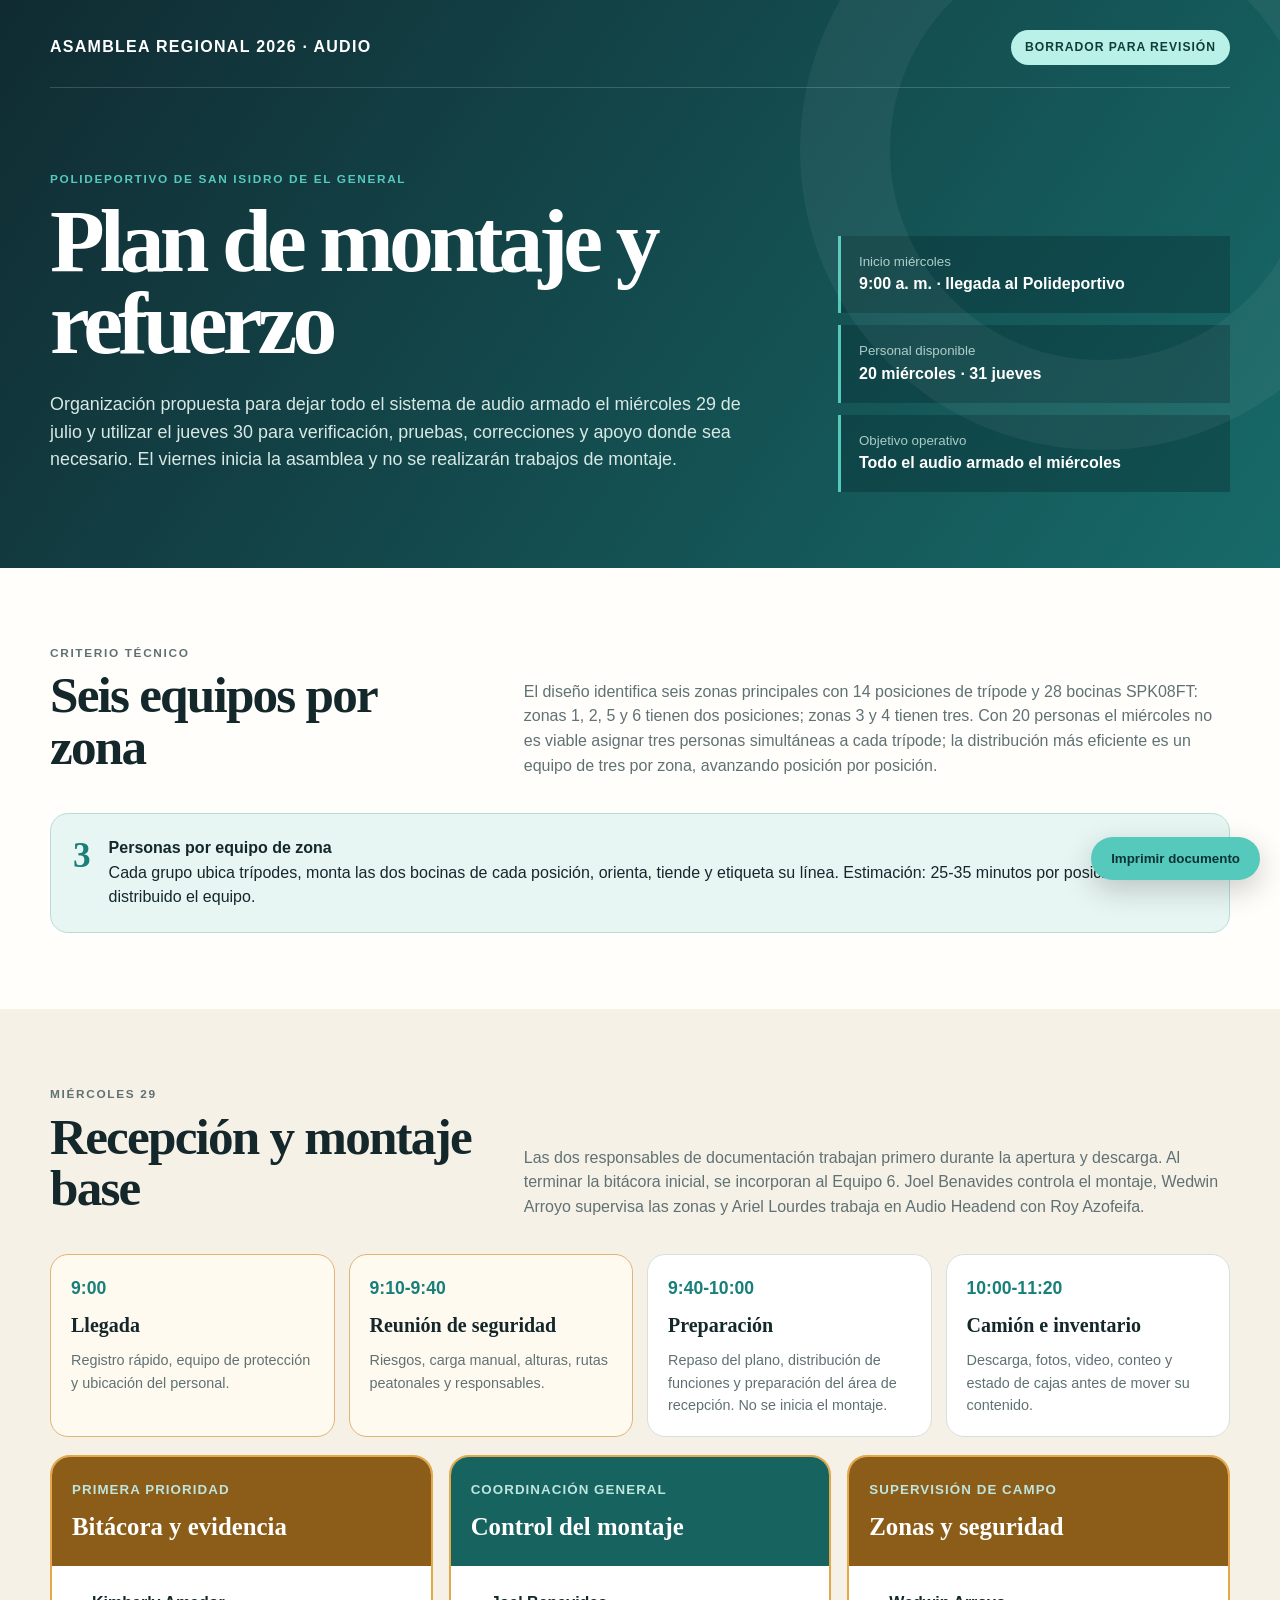
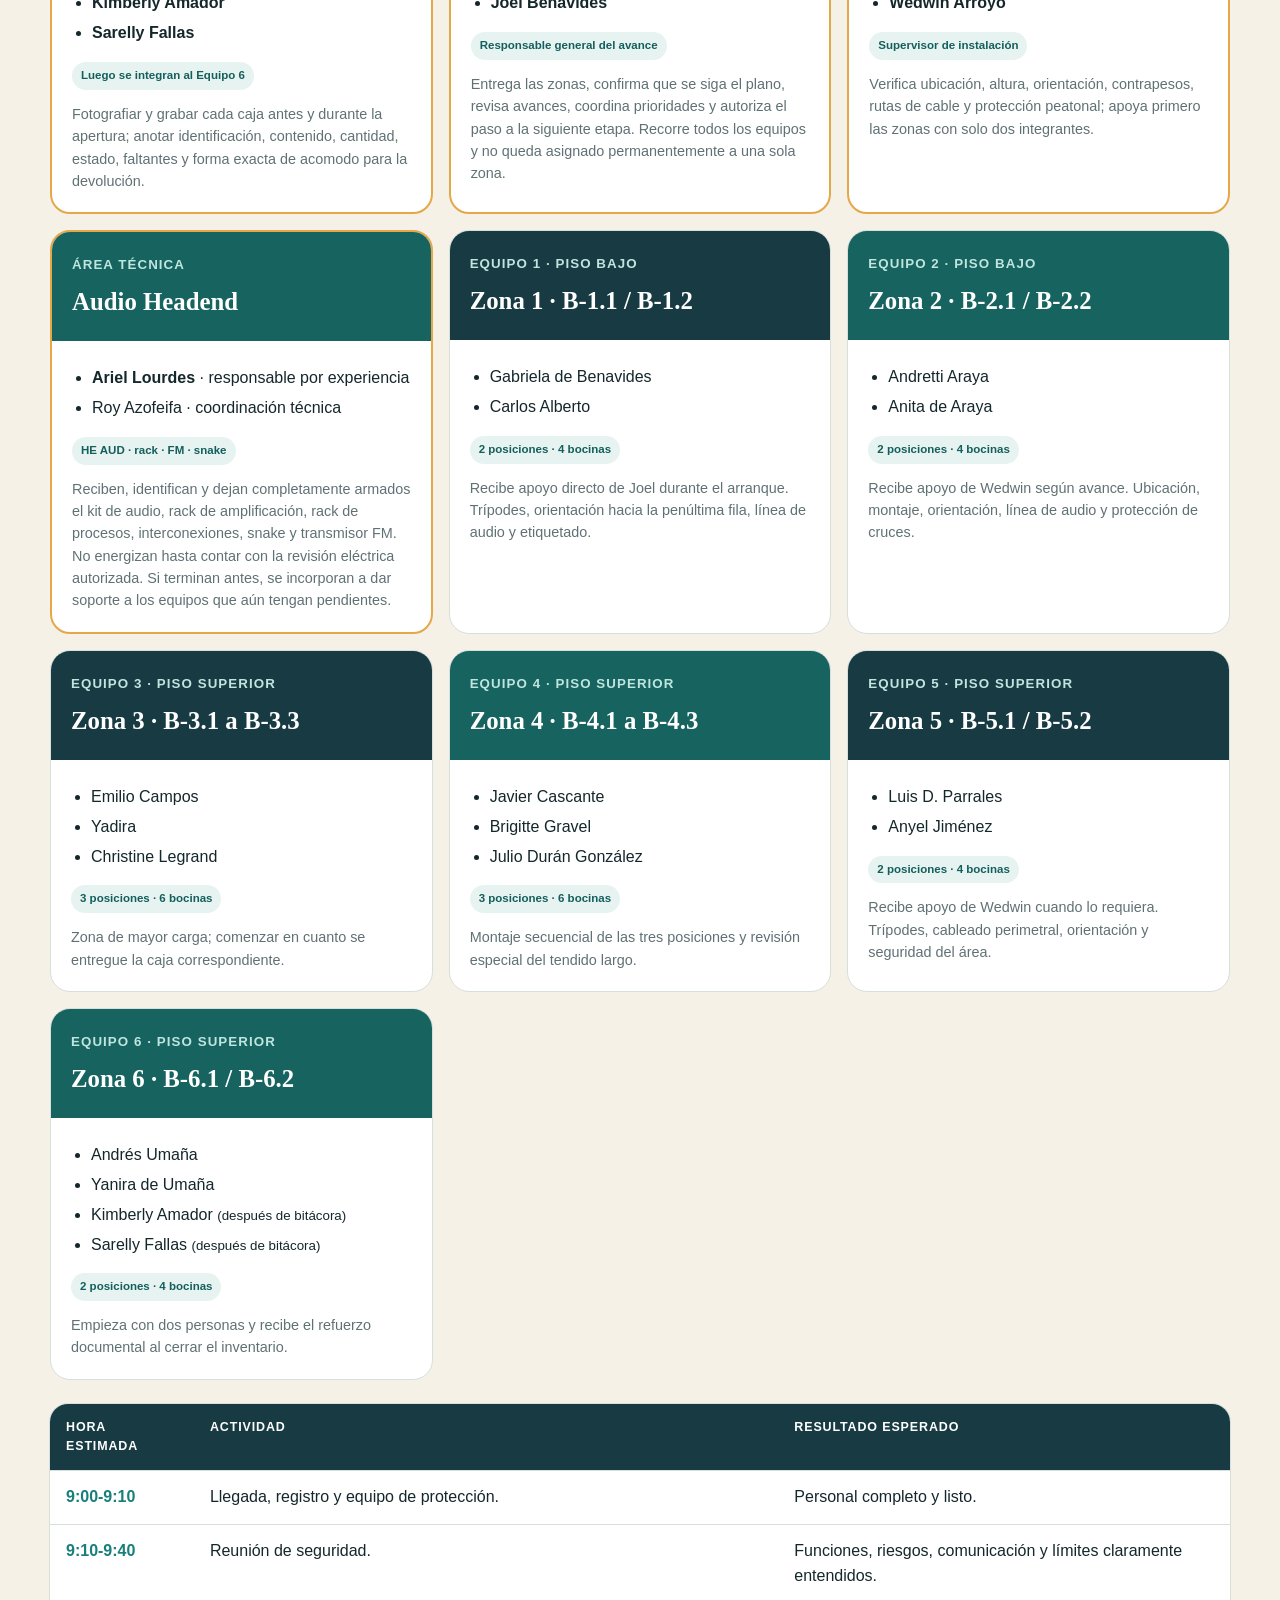
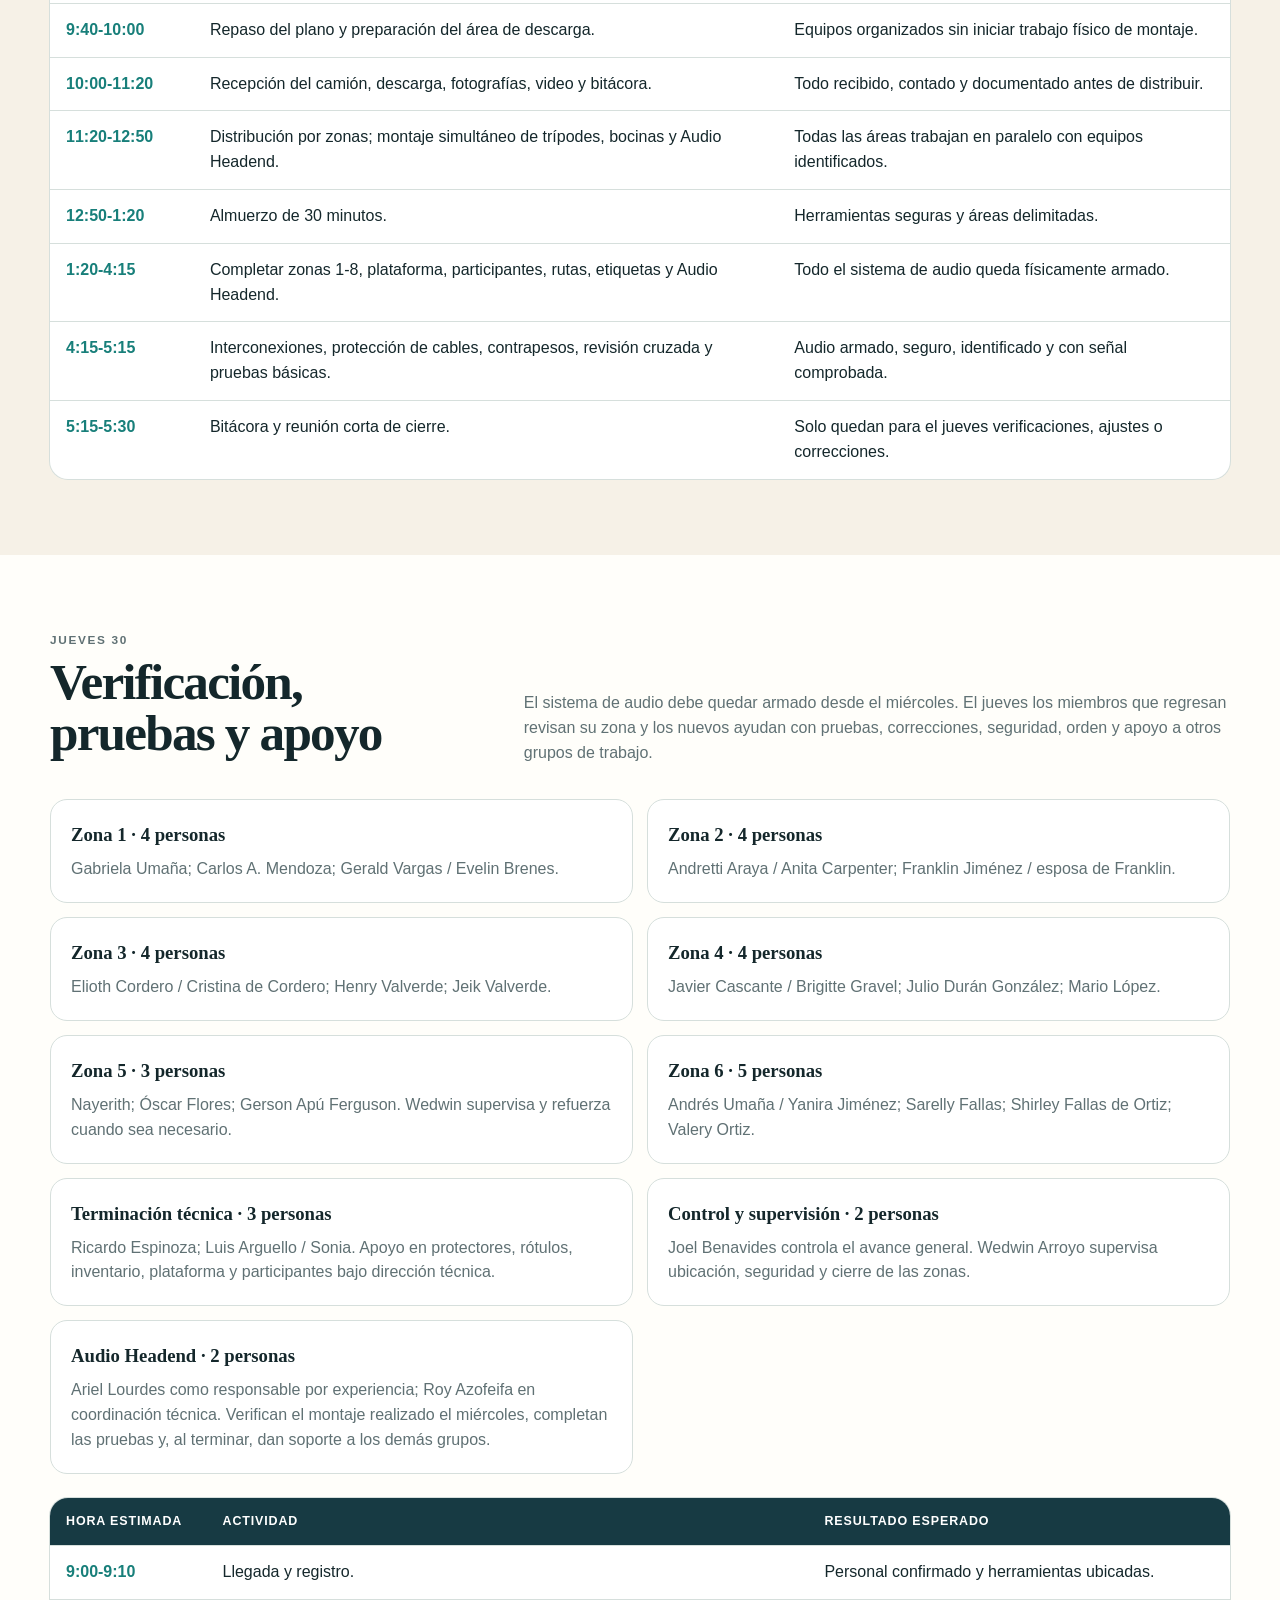
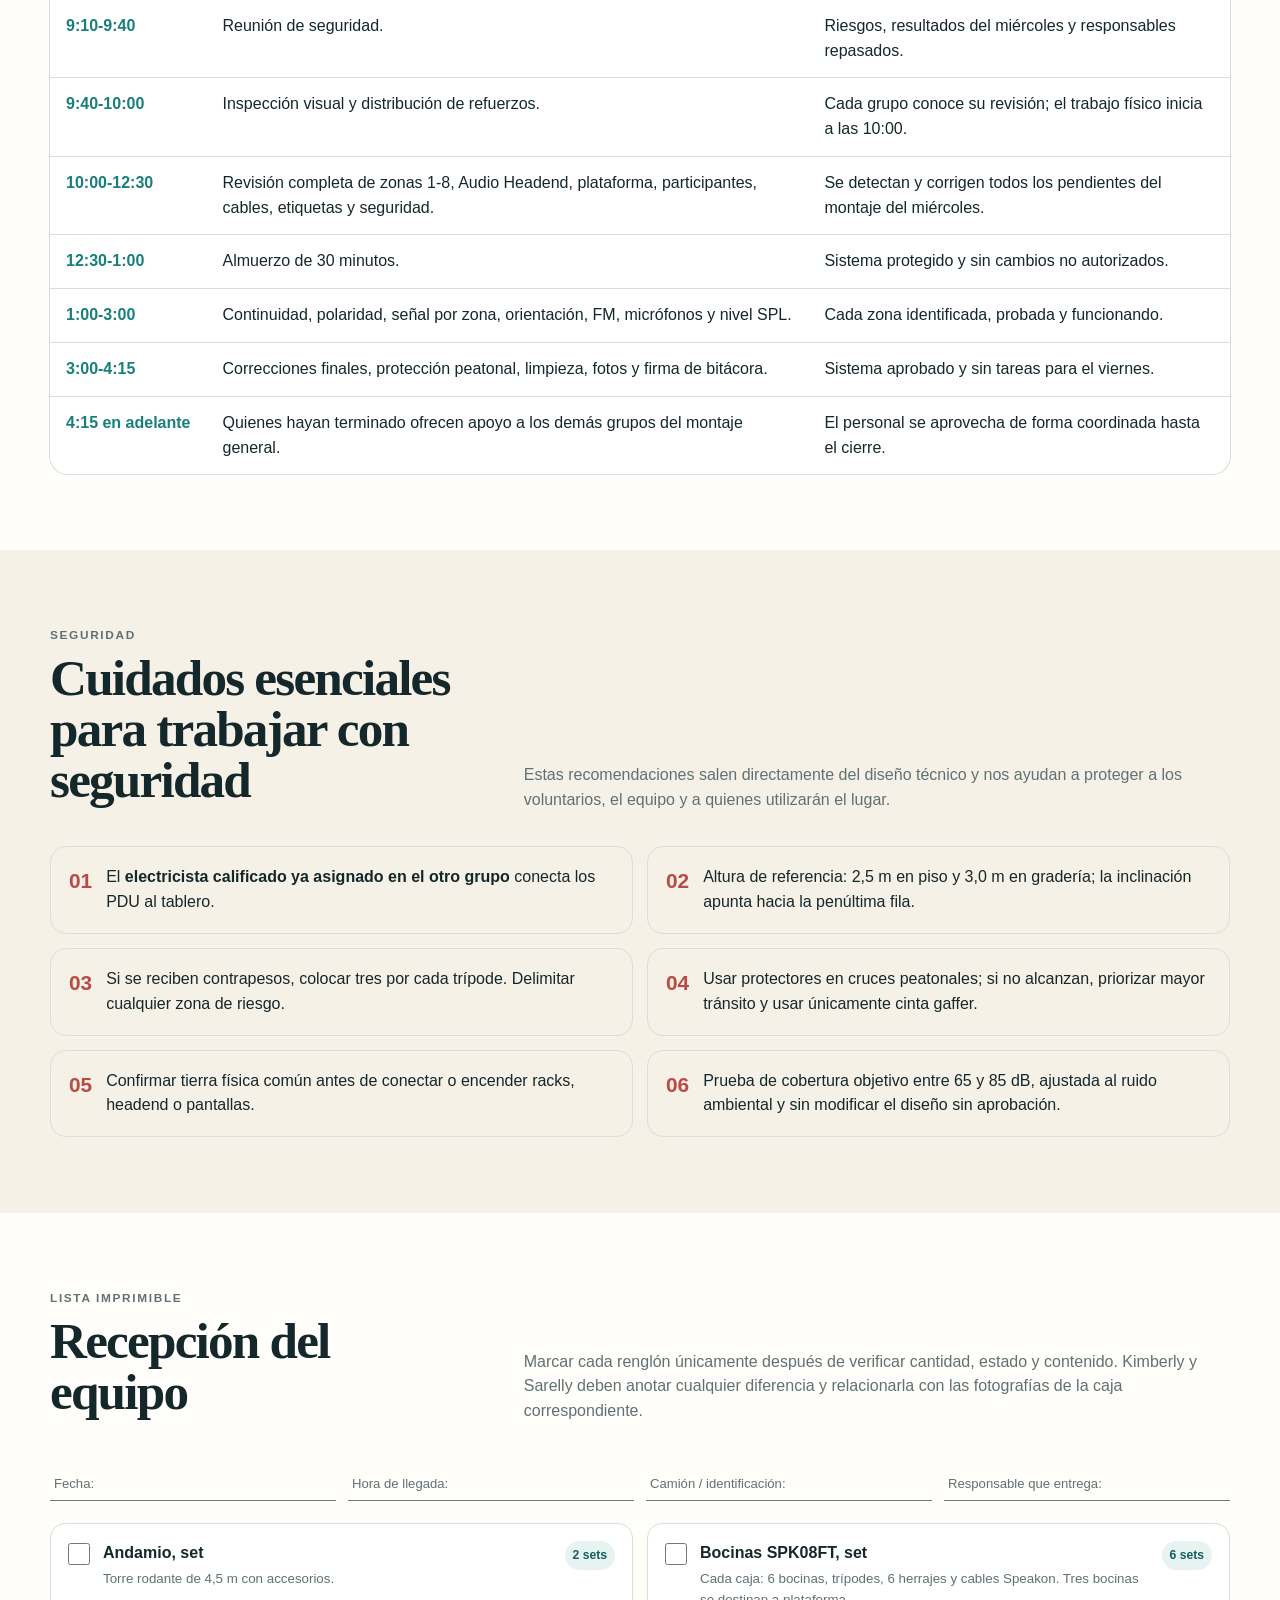
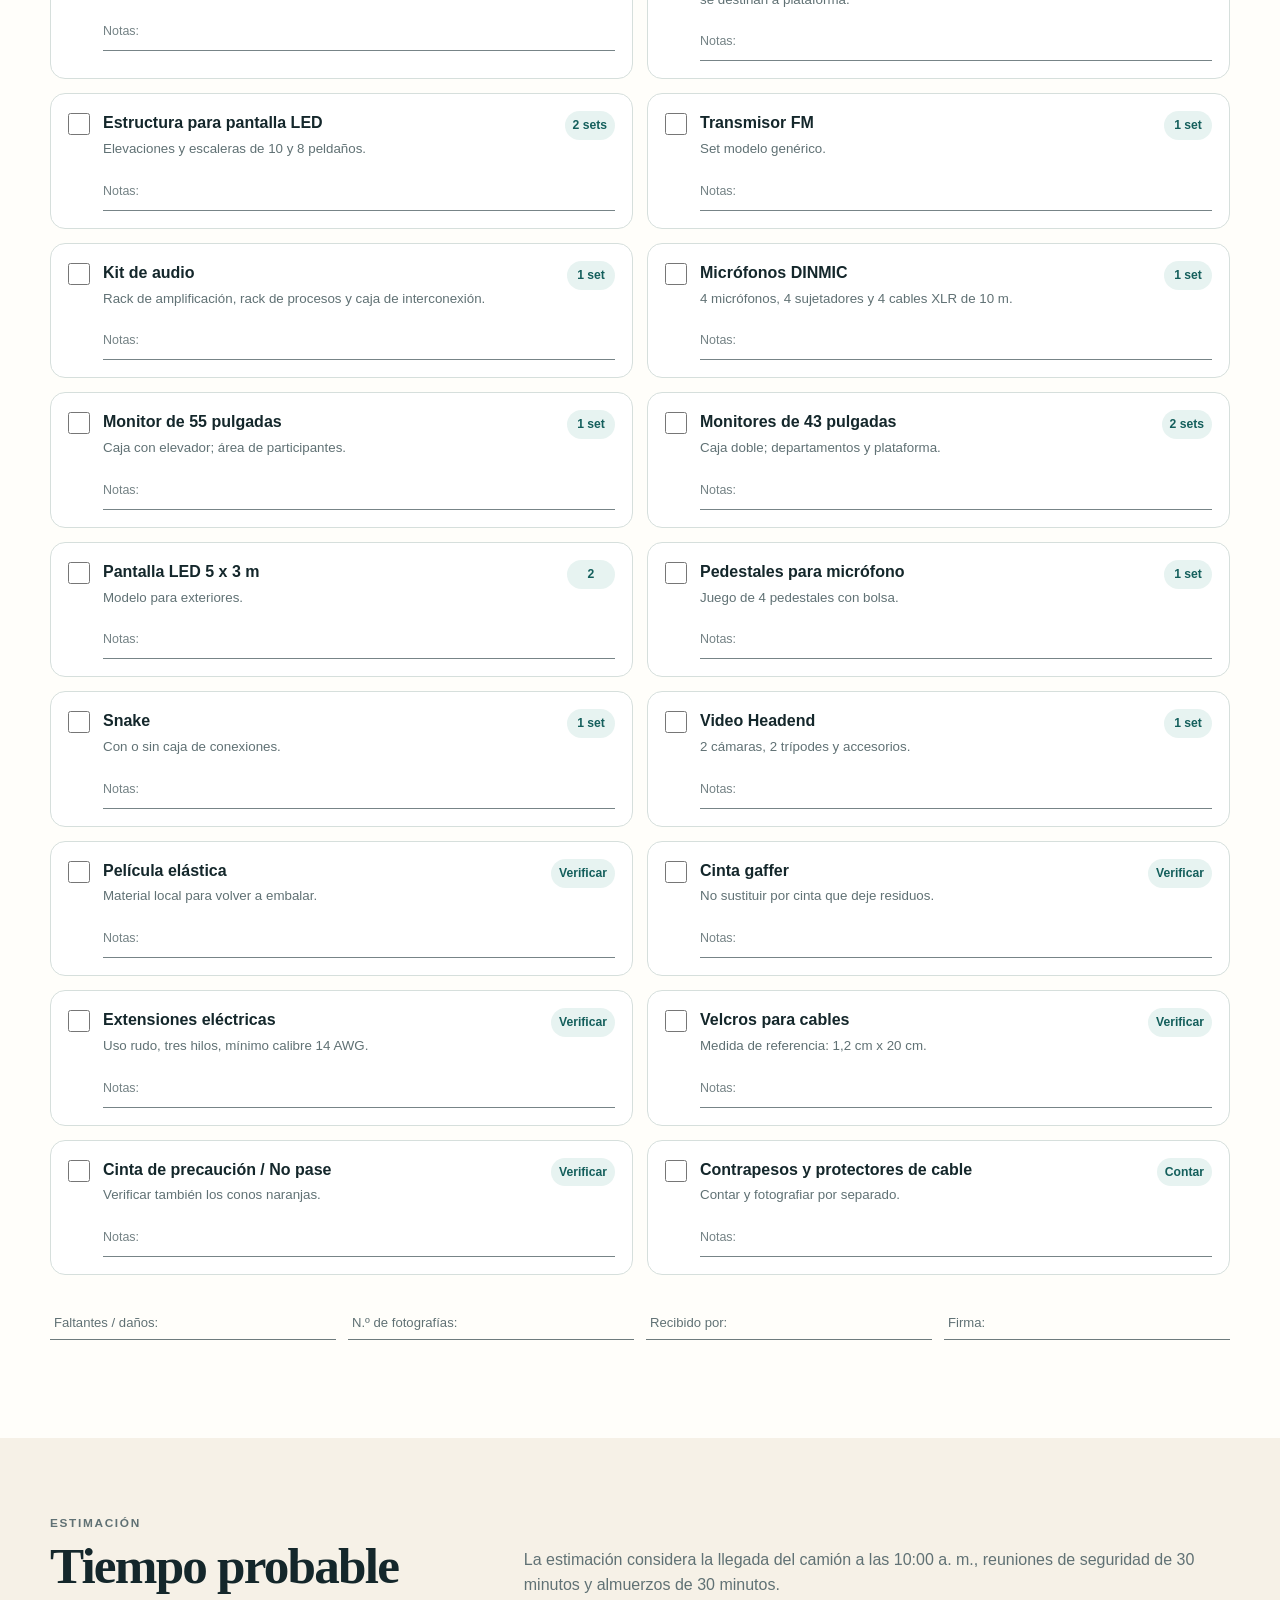
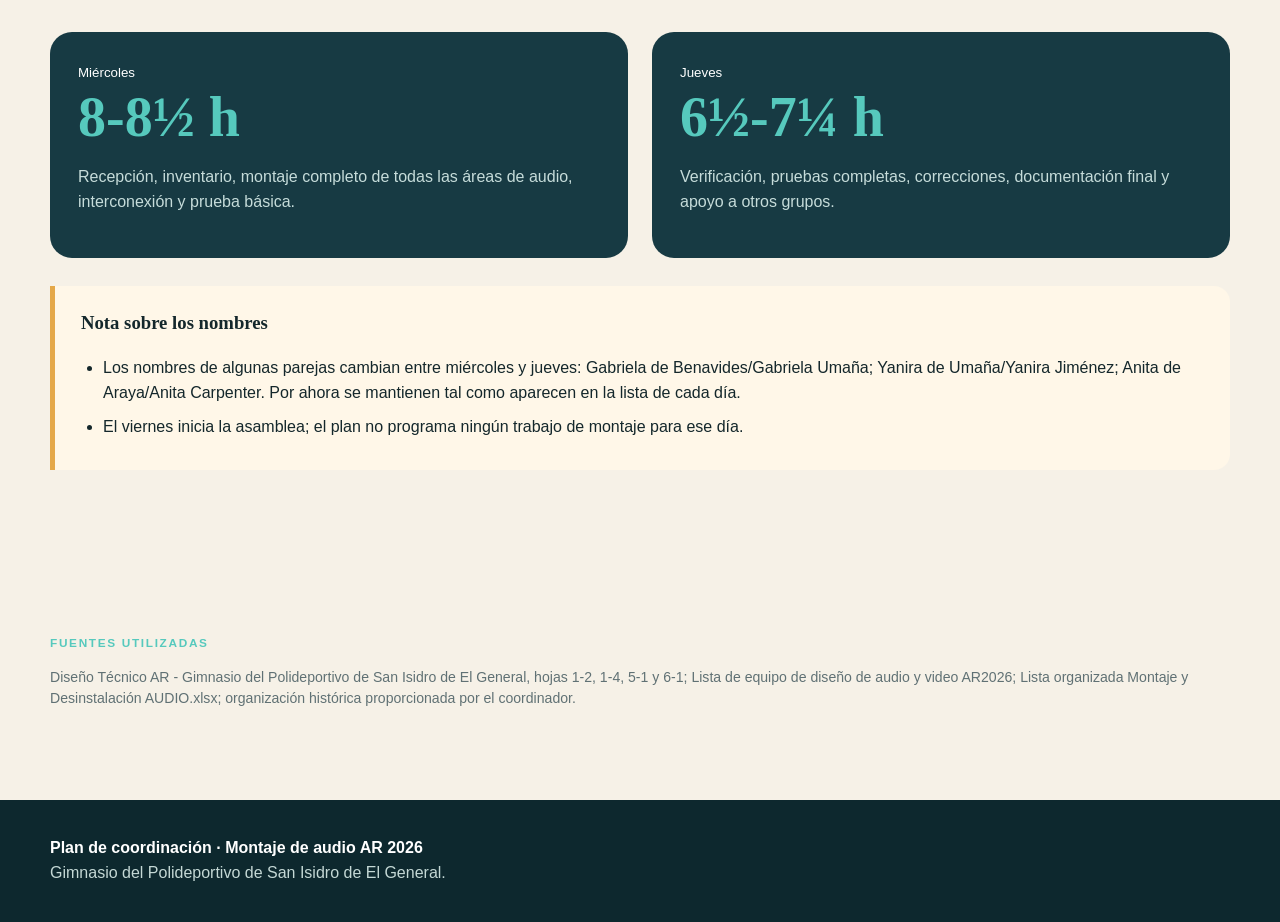
==== index.html @ 38f13f56 "Add files via upload" ====
<!doctype html>
<html lang="es">
<head>
  <meta charset="utf-8">
  <meta name="viewport" content="width=device-width,initial-scale=1">
  <title>Plan de montaje de audio | AR 2026</title>
  <link rel="stylesheet" href="styles.css">
</head>
<body>
  <header class="hero"><div class="shell"><div class="brand"><strong>ASAMBLEA REGIONAL 2026 · AUDIO</strong><span class="status">Borrador para revisión</span></div><div class="hero-grid"><div><p class="eyebrow">Polideportivo de San Isidro de El General</p><h1>Plan de montaje y refuerzo</h1><p class="lead">Organización propuesta para dejar todo el sistema de audio armado el miércoles 29 de julio y utilizar el jueves 30 para verificación, pruebas, correcciones y apoyo donde sea necesario. El viernes inicia la asamblea y no se realizarán trabajos de montaje.</p></div><div class="hero-facts"><div><small>Inicio miércoles</small><b>9:00 a. m. · llegada al Polideportivo</b></div><div><small>Personal disponible</small><b>20 miércoles · 31 jueves</b></div><div><small>Objetivo operativo</small><b>Todo el audio armado el miércoles</b></div></div></div></div></header>

  <section class="section"><div class="shell"><div class="section-head"><div><p class="kicker">Criterio técnico</p><h2>Seis equipos por zona</h2></div><p>El diseño identifica seis zonas principales con 14 posiciones de trípode y 28 bocinas SPK08FT: zonas 1, 2, 5 y 6 tienen dos posiciones; zonas 3 y 4 tienen tres. Con 20 personas el miércoles no es viable asignar tres personas simultáneas a cada trípode; la distribución más eficiente es un equipo de tres por zona, avanzando posición por posición.</p></div><div class="callout"><div class="num">3</div><p><b>Personas por equipo de zona</b><br>Cada grupo ubica trípodes, monta las dos bocinas de cada posición, orienta, tiende y etiqueta su línea. Estimación: 25-35 minutos por posición una vez distribuido el equipo.</p></div></div></section>

  <section class="section alt"><div class="shell"><div class="section-head"><div><p class="kicker">Miércoles 29</p><h2>Recepción y montaje base</h2></div><p>Las dos responsables de documentación trabajan primero durante la apertura y descarga. Al terminar la bitácora inicial, se incorporan al Equipo 6. Joel Benavides controla el montaje, Wedwin Arroyo supervisa las zonas y Ariel Lourdes trabaja en Audio Headend con Roy Azofeifa.</p></div>
    <div class="timeline"><article class="time-card critical"><time>9:00</time><h3>Llegada</h3><p>Registro rápido, equipo de protección y ubicación del personal.</p></article><article class="time-card critical"><time>9:10-9:40</time><h3>Reunión de seguridad</h3><p>Riesgos, carga manual, alturas, rutas peatonales y responsables.</p></article><article class="time-card"><time>9:40-10:00</time><h3>Preparación</h3><p>Repaso del plano, distribución de funciones y preparación del área de recepción. No se inicia el montaje.</p></article><article class="time-card"><time>10:00-11:20</time><h3>Camión e inventario</h3><p>Descarga, fotos, video, conteo y estado de cajas antes de mover su contenido.</p></article></div>
    <div style="height:18px"></div>
    <div class="teams">
      <article class="team special"><div class="team-top"><small>Primera prioridad</small><h3>Bitácora y evidencia</h3></div><div class="team-body"><ul><li><b>Kimberly Amador</b></li><li><b>Sarelly Fallas</b></li></ul><span class="tag">Luego se integran al Equipo 6</span><p class="task">Fotografiar y grabar cada caja antes y durante la apertura; anotar identificación, contenido, cantidad, estado, faltantes y forma exacta de acomodo para la devolución.</p></div></article>
      <article class="team special"><div class="team-top"><small>Coordinación general</small><h3>Control del montaje</h3></div><div class="team-body"><ul><li><b>Joel Benavides</b></li></ul><span class="tag">Responsable general del avance</span><p class="task">Entrega las zonas, confirma que se siga el plano, revisa avances, coordina prioridades y autoriza el paso a la siguiente etapa. Recorre todos los equipos y no queda asignado permanentemente a una sola zona.</p></div></article>
      <article class="team special"><div class="team-top"><small>Supervisión de campo</small><h3>Zonas y seguridad</h3></div><div class="team-body"><ul><li><b>Wedwin Arroyo</b></li></ul><span class="tag">Supervisor de instalación</span><p class="task">Verifica ubicación, altura, orientación, contrapesos, rutas de cable y protección peatonal; apoya primero las zonas con solo dos integrantes.</p></div></article>
      <article class="team special"><div class="team-top"><small>Área técnica</small><h3>Audio Headend</h3></div><div class="team-body"><ul><li><b>Ariel Lourdes</b> · responsable por experiencia</li><li>Roy Azofeifa · coordinación técnica</li></ul><span class="tag">HE AUD · rack · FM · snake</span><p class="task">Reciben, identifican y dejan completamente armados el kit de audio, rack de amplificación, rack de procesos, interconexiones, snake y transmisor FM. No energizan hasta contar con la revisión eléctrica autorizada. Si terminan antes, se incorporan a dar soporte a los equipos que aún tengan pendientes.</p></div></article>
      <article class="team"><div class="team-top"><small>Equipo 1 · Piso bajo</small><h3>Zona 1 · B-1.1 / B-1.2</h3></div><div class="team-body"><ul><li>Gabriela de Benavides</li><li>Carlos Alberto</li></ul><span class="tag">2 posiciones · 4 bocinas</span><p class="task">Recibe apoyo directo de Joel durante el arranque. Trípodes, orientación hacia la penúltima fila, línea de audio y etiquetado.</p></div></article>
      <article class="team"><div class="team-top"><small>Equipo 2 · Piso bajo</small><h3>Zona 2 · B-2.1 / B-2.2</h3></div><div class="team-body"><ul><li>Andretti Araya</li><li>Anita de Araya</li></ul><span class="tag">2 posiciones · 4 bocinas</span><p class="task">Recibe apoyo de Wedwin según avance. Ubicación, montaje, orientación, línea de audio y protección de cruces.</p></div></article>
      <article class="team"><div class="team-top"><small>Equipo 3 · Piso superior</small><h3>Zona 3 · B-3.1 a B-3.3</h3></div><div class="team-body"><ul><li>Emilio Campos</li><li>Yadira</li><li>Christine Legrand</li></ul><span class="tag">3 posiciones · 6 bocinas</span><p class="task">Zona de mayor carga; comenzar en cuanto se entregue la caja correspondiente.</p></div></article>
      <article class="team"><div class="team-top"><small>Equipo 4 · Piso superior</small><h3>Zona 4 · B-4.1 a B-4.3</h3></div><div class="team-body"><ul><li>Javier Cascante</li><li>Brigitte Gravel</li><li>Julio Durán González</li></ul><span class="tag">3 posiciones · 6 bocinas</span><p class="task">Montaje secuencial de las tres posiciones y revisión especial del tendido largo.</p></div></article>
      <article class="team"><div class="team-top"><small>Equipo 5 · Piso superior</small><h3>Zona 5 · B-5.1 / B-5.2</h3></div><div class="team-body"><ul><li>Luis D. Parrales</li><li>Anyel Jiménez</li></ul><span class="tag">2 posiciones · 4 bocinas</span><p class="task">Recibe apoyo de Wedwin cuando lo requiera. Trípodes, cableado perimetral, orientación y seguridad del área.</p></div></article>
      <article class="team"><div class="team-top"><small>Equipo 6 · Piso superior</small><h3>Zona 6 · B-6.1 / B-6.2</h3></div><div class="team-body"><ul><li>Andrés Umaña</li><li>Yanira de Umaña</li><li>Kimberly Amador <small>(después de bitácora)</small></li><li>Sarelly Fallas <small>(después de bitácora)</small></li></ul><span class="tag">2 posiciones · 4 bocinas</span><p class="task">Empieza con dos personas y recibe el refuerzo documental al cerrar el inventario.</p></div></article>
    </div>
    <div style="height:24px"></div>
    <table class="schedule"><thead><tr><th>Hora estimada</th><th>Actividad</th><th>Resultado esperado</th></tr></thead><tbody><tr><td>9:00-9:10</td><td>Llegada, registro y equipo de protección.</td><td>Personal completo y listo.</td></tr><tr><td>9:10-9:40</td><td>Reunión de seguridad.</td><td>Funciones, riesgos, comunicación y límites claramente entendidos.</td></tr><tr><td>9:40-10:00</td><td>Repaso del plano y preparación del área de descarga.</td><td>Equipos organizados sin iniciar trabajo físico de montaje.</td></tr><tr><td>10:00-11:20</td><td>Recepción del camión, descarga, fotografías, video y bitácora.</td><td>Todo recibido, contado y documentado antes de distribuir.</td></tr><tr><td>11:20-12:50</td><td>Distribución por zonas; montaje simultáneo de trípodes, bocinas y Audio Headend.</td><td>Todas las áreas trabajan en paralelo con equipos identificados.</td></tr><tr><td>12:50-1:20</td><td>Almuerzo de 30 minutos.</td><td>Herramientas seguras y áreas delimitadas.</td></tr><tr><td>1:20-4:15</td><td>Completar zonas 1-8, plataforma, participantes, rutas, etiquetas y Audio Headend.</td><td>Todo el sistema de audio queda físicamente armado.</td></tr><tr><td>4:15-5:15</td><td>Interconexiones, protección de cables, contrapesos, revisión cruzada y pruebas básicas.</td><td>Audio armado, seguro, identificado y con señal comprobada.</td></tr><tr><td>5:15-5:30</td><td>Bitácora y reunión corta de cierre.</td><td>Solo quedan para el jueves verificaciones, ajustes o correcciones.</td></tr></tbody></table>
  </div></section>

  <section class="section"><div class="shell"><div class="section-head"><div><p class="kicker">Jueves 30</p><h2>Verificación, pruebas y apoyo</h2></div><p>El sistema de audio debe quedar armado desde el miércoles. El jueves los miembros que regresan revisan su zona y los nuevos ayudan con pruebas, correcciones, seguridad, orden y apoyo a otros grupos de trabajo.</p></div>
    <div class="reinforce-grid">
      <article class="reinforce"><h3>Zona 1 · 4 personas</h3><p>Gabriela Umaña; Carlos A. Mendoza; Gerald Vargas / Evelin Brenes.</p></article>
      <article class="reinforce"><h3>Zona 2 · 4 personas</h3><p>Andretti Araya / Anita Carpenter; Franklin Jiménez / esposa de Franklin.</p></article>
      <article class="reinforce"><h3>Zona 3 · 4 personas</h3><p>Elioth Cordero / Cristina de Cordero; Henry Valverde; Jeik Valverde.</p></article>
      <article class="reinforce"><h3>Zona 4 · 4 personas</h3><p>Javier Cascante / Brigitte Gravel; Julio Durán González; Mario López.</p></article>
      <article class="reinforce"><h3>Zona 5 · 3 personas</h3><p>Nayerith; Óscar Flores; Gerson Apú Ferguson. Wedwin supervisa y refuerza cuando sea necesario.</p></article>
      <article class="reinforce"><h3>Zona 6 · 5 personas</h3><p>Andrés Umaña / Yanira Jiménez; Sarelly Fallas; Shirley Fallas de Ortiz; Valery Ortiz.</p></article>
      <article class="reinforce"><h3>Terminación técnica · 3 personas</h3><p>Ricardo Espinoza; Luis Arguello / Sonia. Apoyo en protectores, rótulos, inventario, plataforma y participantes bajo dirección técnica.</p></article>
      <article class="reinforce"><h3>Control y supervisión · 2 personas</h3><p>Joel Benavides controla el avance general. Wedwin Arroyo supervisa ubicación, seguridad y cierre de las zonas.</p></article>
      <article class="reinforce"><h3>Audio Headend · 2 personas</h3><p>Ariel Lourdes como responsable por experiencia; Roy Azofeifa en coordinación técnica. Verifican el montaje realizado el miércoles, completan las pruebas y, al terminar, dan soporte a los demás grupos.</p></article>
    </div>
    <div style="height:24px"></div>
    <table class="schedule"><thead><tr><th>Hora estimada</th><th>Actividad</th><th>Resultado esperado</th></tr></thead><tbody><tr><td>9:00-9:10</td><td>Llegada y registro.</td><td>Personal confirmado y herramientas ubicadas.</td></tr><tr><td>9:10-9:40</td><td>Reunión de seguridad.</td><td>Riesgos, resultados del miércoles y responsables repasados.</td></tr><tr><td>9:40-10:00</td><td>Inspección visual y distribución de refuerzos.</td><td>Cada grupo conoce su revisión; el trabajo físico inicia a las 10:00.</td></tr><tr><td>10:00-12:30</td><td>Revisión completa de zonas 1-8, Audio Headend, plataforma, participantes, cables, etiquetas y seguridad.</td><td>Se detectan y corrigen todos los pendientes del montaje del miércoles.</td></tr><tr><td>12:30-1:00</td><td>Almuerzo de 30 minutos.</td><td>Sistema protegido y sin cambios no autorizados.</td></tr><tr><td>1:00-3:00</td><td>Continuidad, polaridad, señal por zona, orientación, FM, micrófonos y nivel SPL.</td><td>Cada zona identificada, probada y funcionando.</td></tr><tr><td>3:00-4:15</td><td>Correcciones finales, protección peatonal, limpieza, fotos y firma de bitácora.</td><td>Sistema aprobado y sin tareas para el viernes.</td></tr><tr><td>4:15 en adelante</td><td>Quienes hayan terminado ofrecen apoyo a los demás grupos del montaje general.</td><td>El personal se aprovecha de forma coordinada hasta el cierre.</td></tr></tbody></table>
  </div></section>

  <section class="section alt"><div class="shell"><div class="section-head"><div><p class="kicker">Seguridad</p><h2>Cuidados esenciales para trabajar con seguridad</h2></div><p>Estas recomendaciones salen directamente del diseño técnico y nos ayudan a proteger a los voluntarios, el equipo y a quienes utilizarán el lugar.</p></div><div class="safety"><article><b>01</b><p>El <strong>electricista calificado ya asignado en el otro grupo</strong> conecta los PDU al tablero.</p></article><article><b>02</b><p>Altura de referencia: 2,5 m en piso y 3,0 m en gradería; la inclinación apunta hacia la penúltima fila.</p></article><article><b>03</b><p>Si se reciben contrapesos, colocar tres por cada trípode. Delimitar cualquier zona de riesgo.</p></article><article><b>04</b><p>Usar protectores en cruces peatonales; si no alcanzan, priorizar mayor tránsito y usar únicamente cinta gaffer.</p></article><article><b>05</b><p>Confirmar tierra física común antes de conectar o encender racks, headend o pantallas.</p></article><article><b>06</b><p>Prueba de cobertura objetivo entre 65 y 85 dB, ajustada al ruido ambiental y sin modificar el diseño sin aprobación.</p></article></div></div></section>

  <section class="section"><div class="shell"><div class="section-head"><div><p class="kicker">Lista imprimible</p><h2>Recepción del equipo</h2></div><p>Marcar cada renglón únicamente después de verificar cantidad, estado y contenido. Kimberly y Sarelly deben anotar cualquier diferencia y relacionarla con las fotografías de la caja correspondiente.</p></div>
    <div class="log-fields"><div>Fecha:</div><div>Hora de llegada:</div><div>Camión / identificación:</div><div>Responsable que entrega:</div></div>
    <div class="checklist-grid">
      <label class="check-item"><input type="checkbox"><span><strong>Andamio, set</strong><small>Torre rodante de 4,5 m con accesorios.</small></span><span class="qty">2 sets</span></label>
      <label class="check-item"><input type="checkbox"><span><strong>Bocinas SPK08FT, set</strong><small>Cada caja: 6 bocinas, trípodes, 6 herrajes y cables Speakon. Tres bocinas se destinan a plataforma.</small></span><span class="qty">6 sets</span></label>
      <label class="check-item"><input type="checkbox"><span><strong>Estructura para pantalla LED</strong><small>Elevaciones y escaleras de 10 y 8 peldaños.</small></span><span class="qty">2 sets</span></label>
      <label class="check-item"><input type="checkbox"><span><strong>Transmisor FM</strong><small>Set modelo genérico.</small></span><span class="qty">1 set</span></label>
      <label class="check-item"><input type="checkbox"><span><strong>Kit de audio</strong><small>Rack de amplificación, rack de procesos y caja de interconexión.</small></span><span class="qty">1 set</span></label>
      <label class="check-item"><input type="checkbox"><span><strong>Micrófonos DINMIC</strong><small>4 micrófonos, 4 sujetadores y 4 cables XLR de 10 m.</small></span><span class="qty">1 set</span></label>
      <label class="check-item"><input type="checkbox"><span><strong>Monitor de 55 pulgadas</strong><small>Caja con elevador; área de participantes.</small></span><span class="qty">1 set</span></label>
      <label class="check-item"><input type="checkbox"><span><strong>Monitores de 43 pulgadas</strong><small>Caja doble; departamentos y plataforma.</small></span><span class="qty">2 sets</span></label>
      <label class="check-item"><input type="checkbox"><span><strong>Pantalla LED 5 x 3 m</strong><small>Modelo para exteriores.</small></span><span class="qty">2</span></label>
      <label class="check-item"><input type="checkbox"><span><strong>Pedestales para micrófono</strong><small>Juego de 4 pedestales con bolsa.</small></span><span class="qty">1 set</span></label>
      <label class="check-item"><input type="checkbox"><span><strong>Snake</strong><small>Con o sin caja de conexiones.</small></span><span class="qty">1 set</span></label>
      <label class="check-item"><input type="checkbox"><span><strong>Video Headend</strong><small>2 cámaras, 2 trípodes y accesorios.</small></span><span class="qty">1 set</span></label>
      <label class="check-item"><input type="checkbox"><span><strong>Película elástica</strong><small>Material local para volver a embalar.</small></span><span class="qty">Verificar</span></label>
      <label class="check-item"><input type="checkbox"><span><strong>Cinta gaffer</strong><small>No sustituir por cinta que deje residuos.</small></span><span class="qty">Verificar</span></label>
      <label class="check-item"><input type="checkbox"><span><strong>Extensiones eléctricas</strong><small>Uso rudo, tres hilos, mínimo calibre 14 AWG.</small></span><span class="qty">Verificar</span></label>
      <label class="check-item"><input type="checkbox"><span><strong>Velcros para cables</strong><small>Medida de referencia: 1,2 cm x 20 cm.</small></span><span class="qty">Verificar</span></label>
      <label class="check-item"><input type="checkbox"><span><strong>Cinta de precaución / No pase</strong><small>Verificar también los conos naranjas.</small></span><span class="qty">Verificar</span></label>
      <label class="check-item"><input type="checkbox"><span><strong>Contrapesos y protectores de cable</strong><small>Contar y fotografiar por separado.</small></span><span class="qty">Contar</span></label>
    </div>
    <div class="log-fields"><div>Faltantes / daños:</div><div>N.º de fotografías:</div><div>Recibido por:</div><div>Firma:</div></div>
  </div></section>

  <section class="section alt"><div class="shell"><div class="section-head"><div><p class="kicker">Estimación</p><h2>Tiempo probable</h2></div><p>La estimación considera la llegada del camión a las 10:00 a. m., reuniones de seguridad de 30 minutos y almuerzos de 30 minutos.</p></div><div class="estimate"><article class="estimate-card"><small>Miércoles</small><strong>8-8½ h</strong><p>Recepción, inventario, montaje completo de todas las áreas de audio, interconexión y prueba básica.</p></article><article class="estimate-card"><small>Jueves</small><strong>6½-7¼ h</strong><p>Verificación, pruebas completas, correcciones, documentación final y apoyo a otros grupos.</p></article></div><div style="height:28px"></div><div class="review"><h3>Nota sobre los nombres</h3><ul class="checks"><li>Los nombres de algunas parejas cambian entre miércoles y jueves: Gabriela de Benavides/Gabriela Umaña; Yanira de Umaña/Yanira Jiménez; Anita de Araya/Anita Carpenter. Por ahora se mantienen tal como aparecen en la lista de cada día.</li><li>El viernes inicia la asamblea; el plan no programa ningún trabajo de montaje para ese día.</li></ul></div></div></section>

  <section class="section alt"><div class="shell sources"><p class="kicker">Fuentes utilizadas</p><p>Diseño Técnico AR - Gimnasio del Polideportivo de San Isidro de El General, hojas 1-2, 1-4, 5-1 y 6-1; Lista de equipo de diseño de audio y video AR2026; Lista organizada Montaje y Desinstalación AUDIO.xlsx; organización histórica proporcionada por el coordinador.</p></div></section>
  <footer><div class="shell"><strong>Plan de coordinación · Montaje de audio AR 2026</strong><br>Gimnasio del Polideportivo de San Isidro de El General.</div></footer>
  <button class="print" id="printButton" type="button">Imprimir documento</button>
  <script src="script.js"></script>
</body>
</html>
---- styles.css ----
:root{--ink:#14272b;--navy:#173a43;--teal:#187f7a;--aqua:#56c9bd;--cream:#f6f1e7;--paper:#fffefa;--line:#d6dfdc;--red:#b94b47;--amber:#e4a849;--muted:#607174}*{box-sizing:border-box}html{scroll-behavior:smooth}body{margin:0;background:var(--paper);color:var(--ink);font:16px/1.55 Arial,Helvetica,sans-serif}.shell{width:min(1180px,calc(100% - 32px));margin:auto}.hero{background:linear-gradient(125deg,#102b32,#176a69);color:#fff;padding:30px 0 76px;position:relative;overflow:hidden}.hero:after{content:"";position:absolute;width:420px;height:420px;border:90px solid #ffffff0d;border-radius:50%;right:-120px;top:-150px}.brand{display:flex;justify-content:space-between;gap:20px;align-items:center;border-bottom:1px solid #ffffff2b;padding-bottom:22px}.brand strong{letter-spacing:.08em}.status{background:#b9f1e8;color:#103c3c;border-radius:999px;padding:8px 14px;font-size:.76rem;font-weight:800;text-transform:uppercase;letter-spacing:.08em}.hero-grid{display:grid;grid-template-columns:1.3fr .7fr;gap:60px;align-items:end;padding-top:70px}.eyebrow,.kicker{text-transform:uppercase;letter-spacing:.14em;font-size:.74rem;font-weight:900;color:var(--aqua)}h1,h2,h3{font-family:Georgia,serif}h1{font-size:clamp(3rem,7vw,6.3rem);line-height:.92;letter-spacing:-.055em;margin:12px 0 26px}.lead{font-size:1.12rem;color:#d7e8e5;max-width:700px}.hero-facts{display:grid;gap:12px}.hero-facts div{padding:16px 18px;border-left:3px solid var(--aqua);background:#092e336b}.hero-facts small,.hero-facts b{display:block}.hero-facts small{color:#aacbc7}.section{padding:76px 0}.section.alt{background:var(--cream)}.section-head{display:grid;grid-template-columns:.75fr 1.25fr;gap:50px;align-items:end;margin-bottom:34px}.section h2{font-size:clamp(2.2rem,4vw,3.8rem);line-height:1;letter-spacing:-.035em;margin:7px 0}.section-head p{color:var(--muted);margin:0}.callout{display:grid;grid-template-columns:auto 1fr;gap:18px;padding:22px;border:1px solid #b5ddd8;background:#e8f6f3;border-radius:18px}.callout .num{font:700 2.2rem Georgia,serif;color:var(--teal)}.callout p{margin:0}.timeline{display:grid;grid-template-columns:repeat(4,1fr);gap:14px}.time-card{border:1px solid var(--line);border-radius:18px;background:#fff;padding:20px}.time-card time{display:block;color:var(--teal);font-weight:900;font-size:1.1rem}.time-card h3{margin:8px 0;font-size:1.25rem}.time-card p{margin:0;color:var(--muted);font-size:.9rem}.time-card.critical{border-color:#e2b276;background:#fffaf0}.teams{display:grid;grid-template-columns:repeat(3,1fr);gap:16px}.team{border:1px solid var(--line);background:#fff;border-radius:20px;overflow:hidden}.team-top{padding:20px;color:#fff;background:var(--navy)}.team:nth-child(2n) .team-top{background:#17635f}.team-top small{color:#bfe5df;text-transform:uppercase;font-weight:800;letter-spacing:.08em}.team-top h3{margin:6px 0 0;font-size:1.55rem}.team-body{padding:20px}.team-body ul{margin:0 0 16px;padding-left:20px}.team-body li{margin:5px 0}.tag{display:inline-block;padding:5px 9px;border-radius:999px;background:#e7f3f1;color:#145f5c;font-size:.72rem;font-weight:800}.task{color:var(--muted);font-size:.9rem;margin:13px 0 0}.special{border:2px solid var(--amber)}.special .team-top{background:#8c5d18}.schedule{width:100%;border-collapse:collapse;background:#fff;border-radius:18px;overflow:hidden;box-shadow:0 0 0 1px var(--line)}.schedule th,.schedule td{padding:14px 16px;border-bottom:1px solid var(--line);text-align:left;vertical-align:top}.schedule th{background:var(--navy);color:#fff;font-size:.78rem;text-transform:uppercase;letter-spacing:.07em}.schedule tr:last-child td{border-bottom:0}.schedule td:first-child{font-weight:900;color:var(--teal);white-space:nowrap}.reinforce-grid{display:grid;grid-template-columns:repeat(2,1fr);gap:14px}.reinforce{padding:20px;border-radius:17px;background:#fff;border:1px solid var(--line)}.reinforce h3{margin:0 0 8px}.reinforce p{margin:0;color:var(--muted)}.safety{display:grid;grid-template-columns:repeat(2,1fr);gap:14px}.safety article{display:grid;grid-template-columns:auto 1fr;gap:14px;padding:18px;border:1px solid var(--line);border-radius:16px}.safety b{color:var(--red);font-size:1.3rem}.safety p{margin:0}.estimate{display:grid;grid-template-columns:1fr 1fr;gap:24px}.estimate-card{background:var(--navy);color:#fff;border-radius:22px;padding:28px}.estimate-card strong{display:block;font:700 clamp(2rem,5vw,3.5rem) Georgia,serif;color:var(--aqua)}.estimate-card p{color:#c6dcda}.checks{margin:0;padding-left:22px}.checks li{margin:9px 0}.review{border-left:5px solid var(--amber);background:#fff7e8;padding:22px 26px;border-radius:0 16px 16px 0}.review h3{margin-top:0}.sources{font-size:.88rem;color:var(--muted)}footer{padding:36px 0;background:#0d282e;color:#c4d8d5}footer strong{color:#fff}.print{position:fixed;right:20px;bottom:20px;border:0;border-radius:999px;background:var(--aqua);color:#0b3334;padding:14px 20px;font-weight:900;box-shadow:0 10px 30px #0003;cursor:pointer}@media(max-width:850px){.hero-grid,.section-head,.estimate{grid-template-columns:1fr}.timeline,.teams{grid-template-columns:repeat(2,1fr)}.hero-grid{gap:25px}.section-head{gap:12px}}@media(max-width:580px){.timeline,.teams,.reinforce-grid,.safety{grid-template-columns:1fr}.brand{align-items:flex-start;flex-direction:column}.section{padding:55px 0}.schedule{display:block;overflow-x:auto}h1{font-size:3.2rem}.print{right:12px;bottom:12px}}@media print{.hero{padding:20px 0 30px}.hero-grid{padding-top:25px}.hero:after,.print{display:none}.section{padding:28px 0}.team,.time-card,.reinforce,.safety article,.estimate-card,.review{break-inside:avoid}.teams{grid-template-columns:repeat(2,1fr)}body{font-size:11pt}.shell{width:94%}}

.checklist-grid{display:grid;grid-template-columns:repeat(2,1fr);gap:14px}.check-item{display:grid;grid-template-columns:auto 1fr auto;gap:13px;align-items:start;padding:17px;border:1px solid var(--line);border-radius:15px;background:#fff}.check-item:after{content:"Notas:";grid-column:2/4;min-height:28px;padding-top:9px;border-bottom:1px solid #778487;color:#748285;font-size:.78rem}.check-item input{width:22px;height:22px;margin:2px 0;accent-color:var(--teal)}.check-item strong,.check-item small{display:block}.check-item small{color:var(--muted);margin-top:3px}.qty{min-width:48px;text-align:center;background:#e7f3f1;color:#145f5c;padding:5px 8px;border-radius:999px;font-size:.76rem;font-weight:900}.log-fields{display:grid;grid-template-columns:repeat(4,1fr);gap:12px;margin:22px 0}.log-fields div{border-bottom:1px solid #6e7b7d;padding:16px 4px 6px;color:var(--muted);font-size:.82rem}@media(max-width:700px){.checklist-grid,.log-fields{grid-template-columns:1fr}}@media print{.check-item input{appearance:none;border:1.5px solid #111;border-radius:2px;background:#fff}.checklist-grid{grid-template-columns:repeat(2,1fr)}.check-item{padding:10px}.check-item:after{min-height:24px}.log-fields{grid-template-columns:repeat(4,1fr)}}
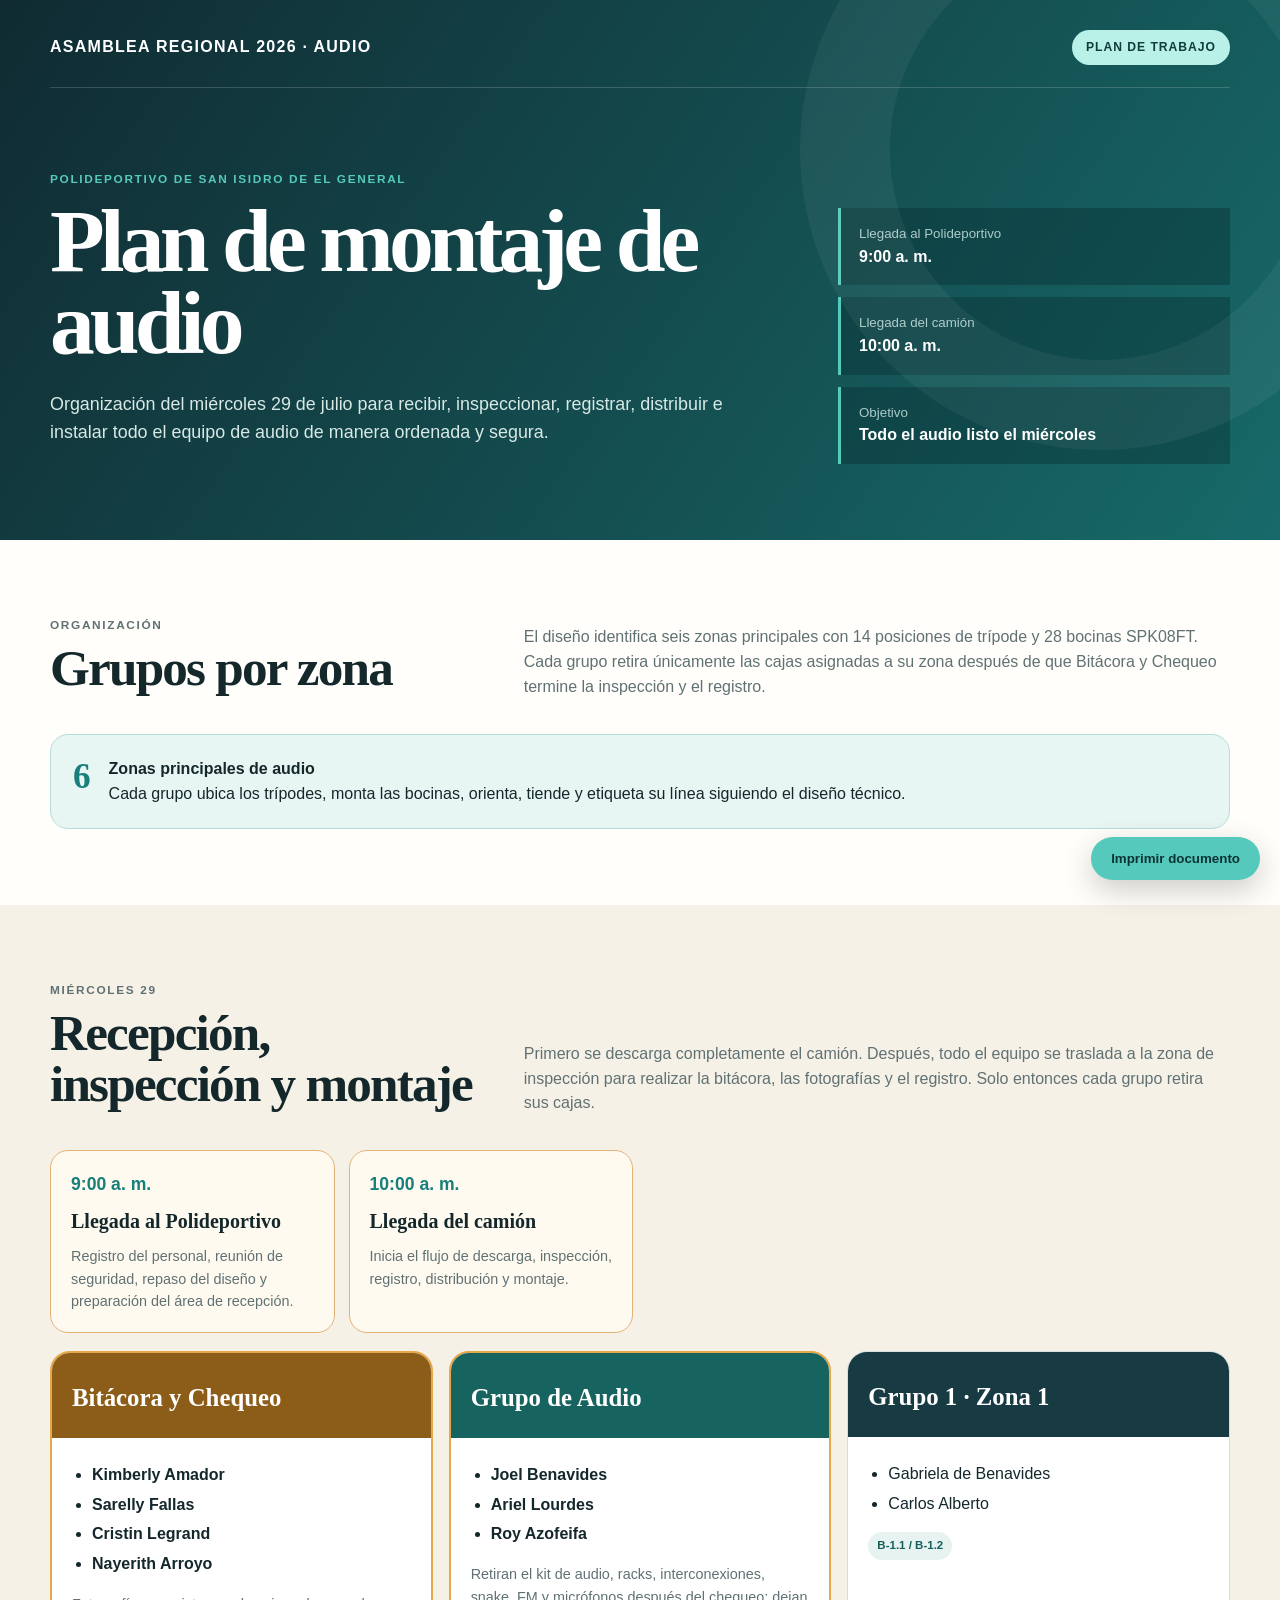
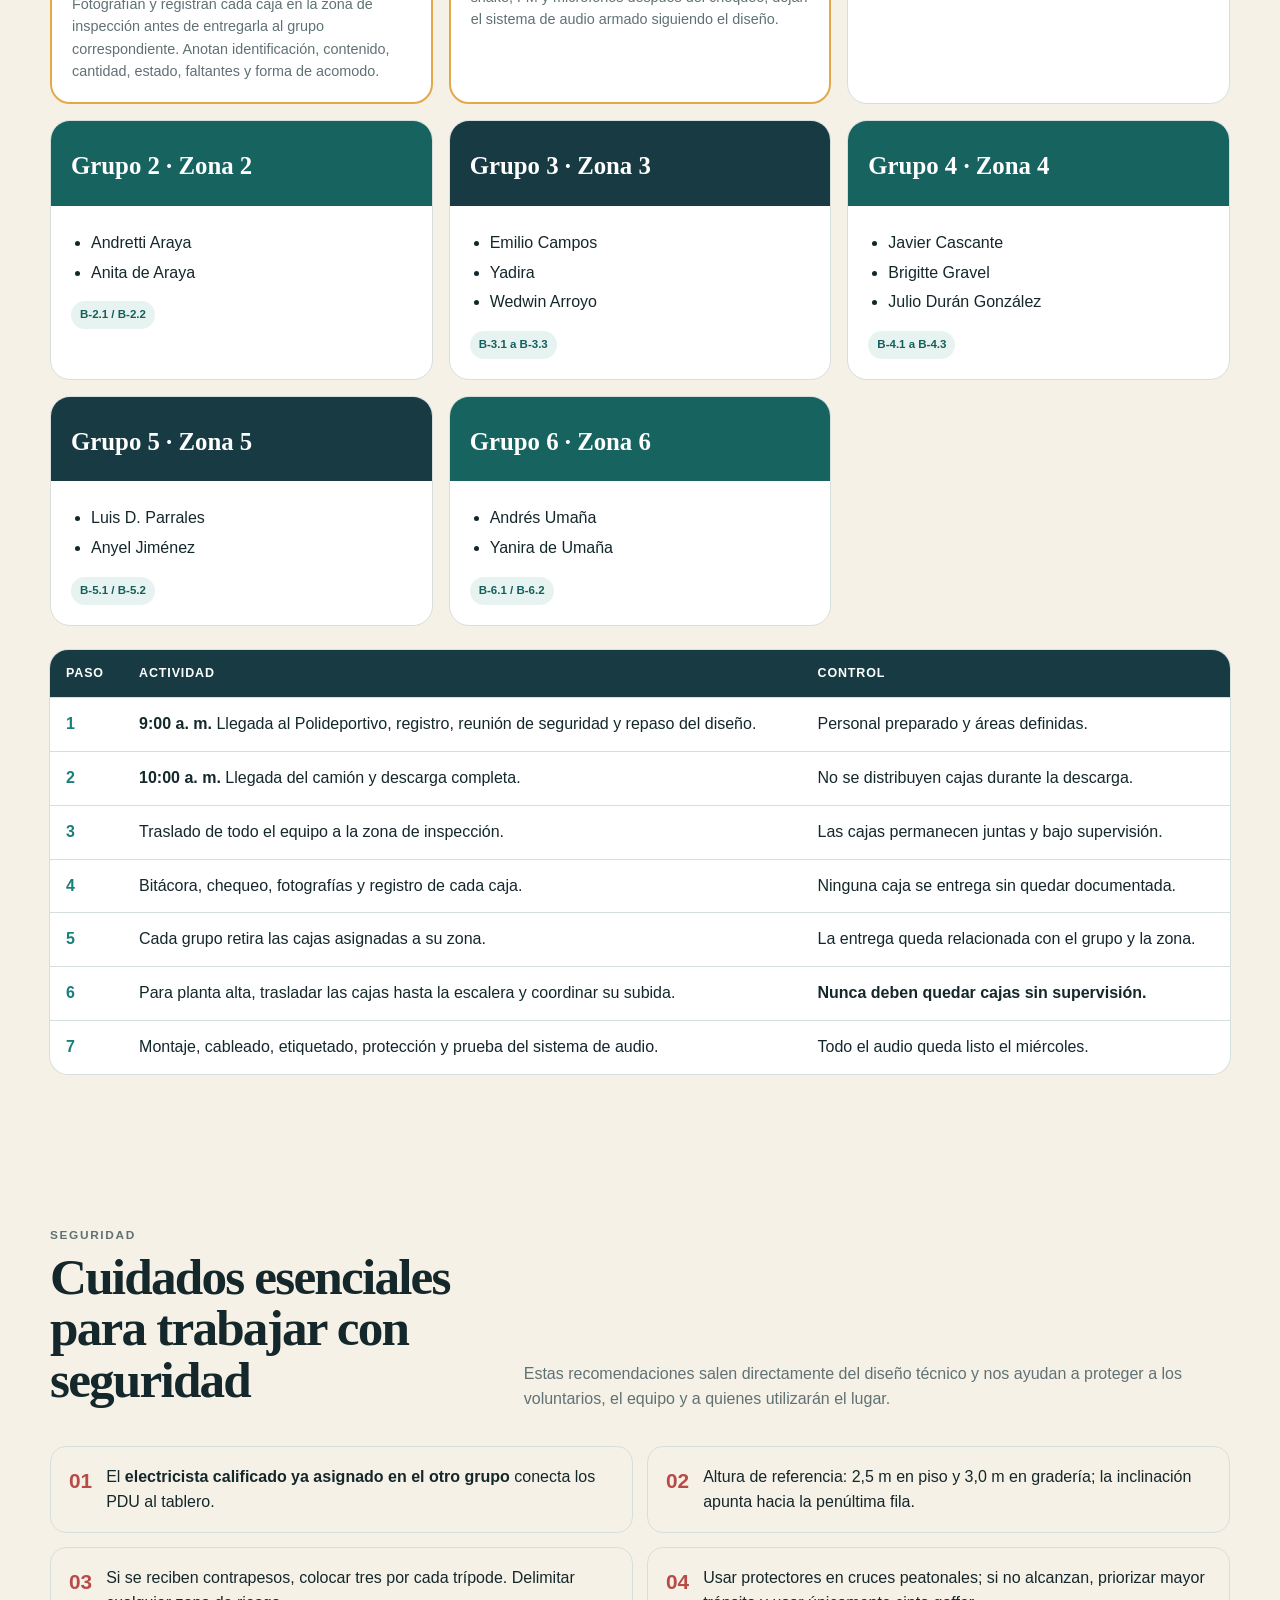
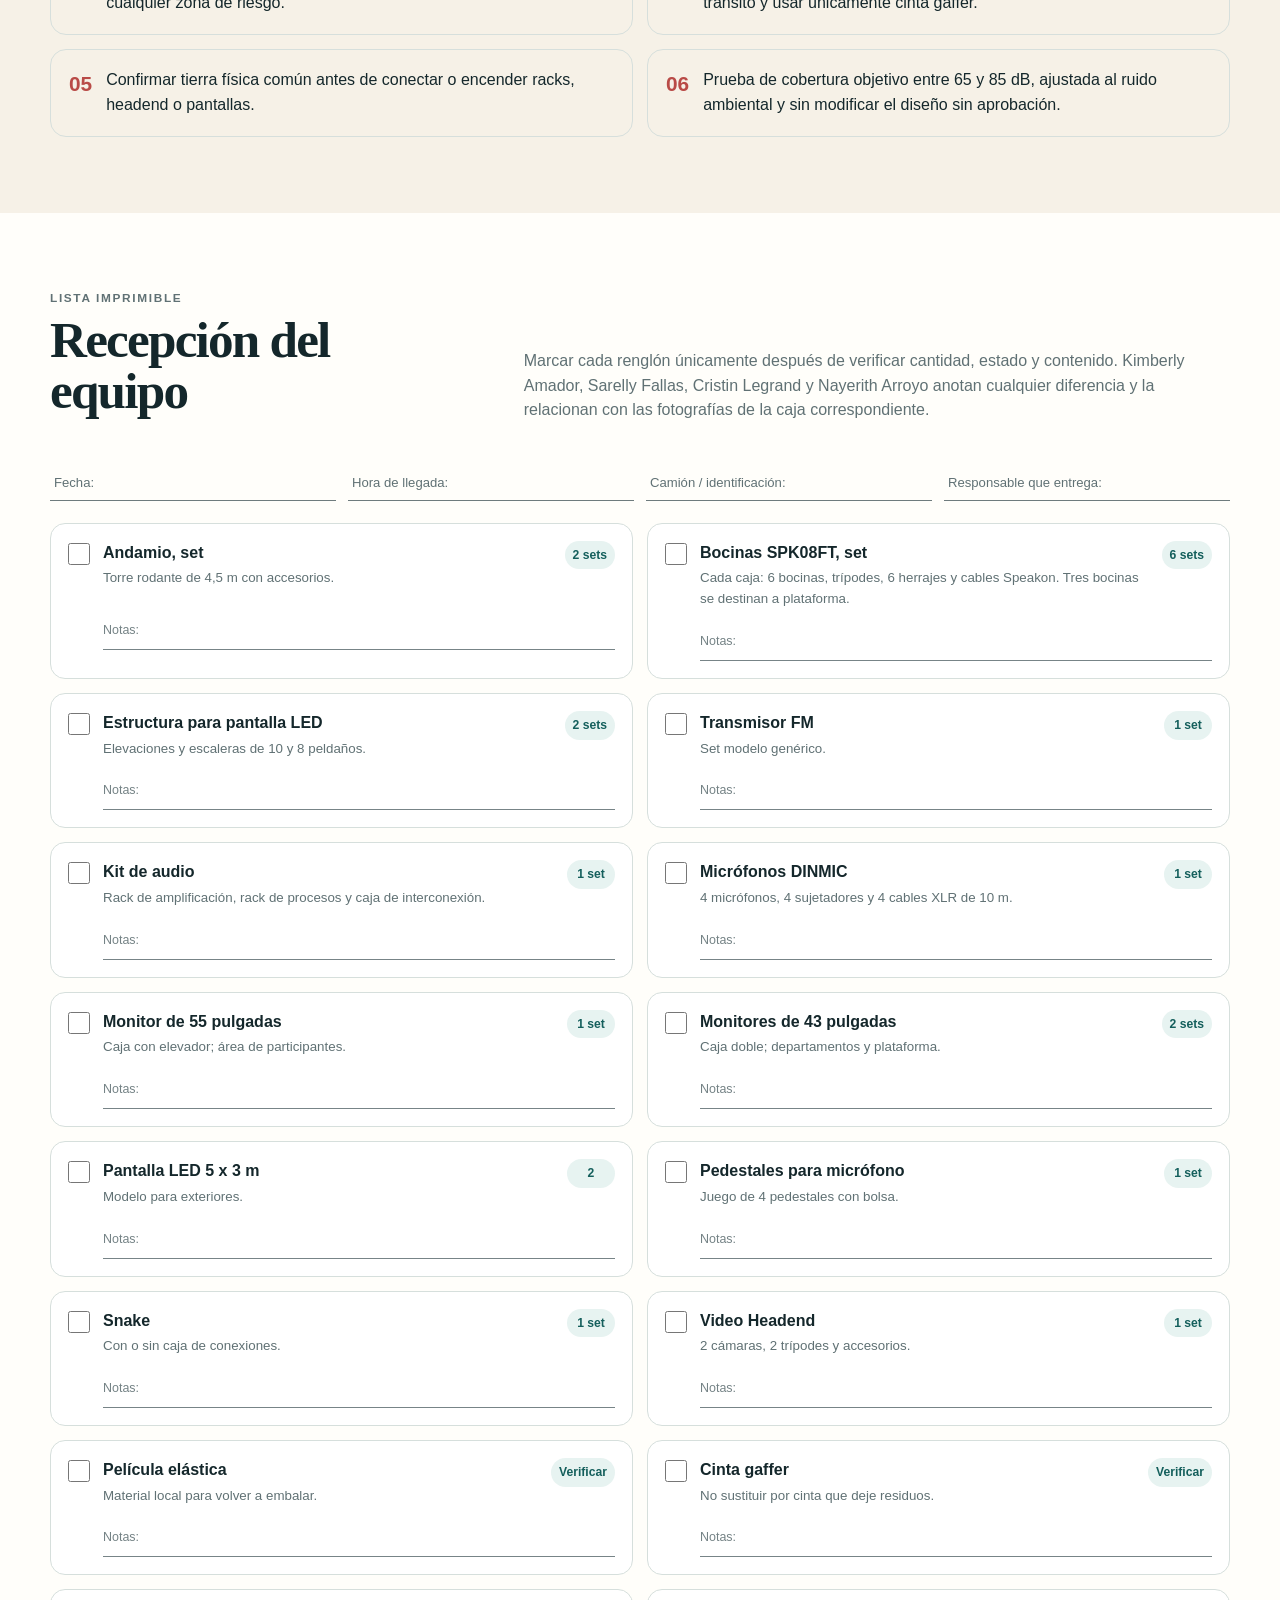
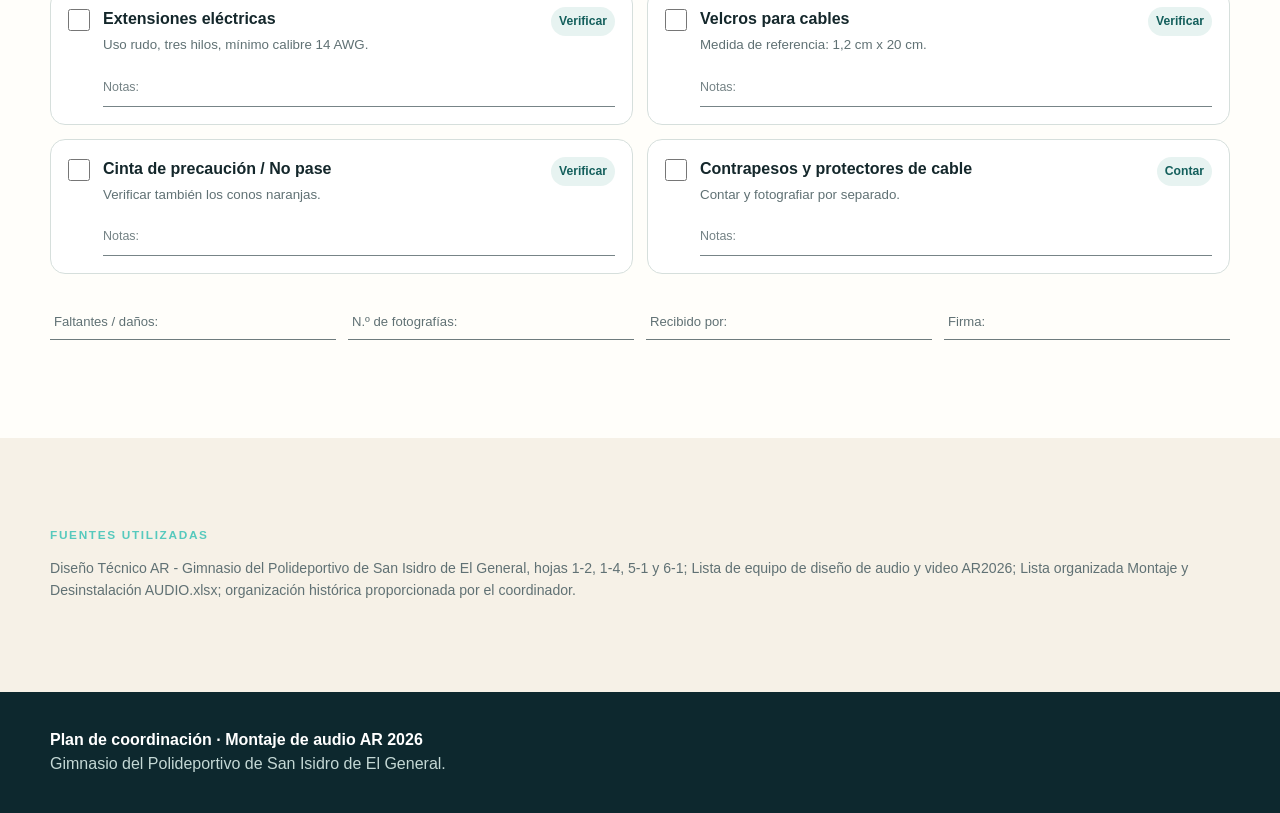
==== commit 5bc89a6a: "Actualizar plan de montaje del miércoles Sincroniza la página web, el PDF completo, el PDF compacto " ====
--- a/index.html
+++ b/index.html
@@ -7,48 +7,30 @@
   <link rel="stylesheet" href="styles.css">
 </head>
 <body>
-  <header class="hero"><div class="shell"><div class="brand"><strong>ASAMBLEA REGIONAL 2026 · AUDIO</strong><span class="status">Borrador para revisión</span></div><div class="hero-grid"><div><p class="eyebrow">Polideportivo de San Isidro de El General</p><h1>Plan de montaje y refuerzo</h1><p class="lead">Organización propuesta para dejar todo el sistema de audio armado el miércoles 29 de julio y utilizar el jueves 30 para verificación, pruebas, correcciones y apoyo donde sea necesario. El viernes inicia la asamblea y no se realizarán trabajos de montaje.</p></div><div class="hero-facts"><div><small>Inicio miércoles</small><b>9:00 a. m. · llegada al Polideportivo</b></div><div><small>Personal disponible</small><b>20 miércoles · 31 jueves</b></div><div><small>Objetivo operativo</small><b>Todo el audio armado el miércoles</b></div></div></div></div></header>
+  <header class="hero"><div class="shell"><div class="brand"><strong>ASAMBLEA REGIONAL 2026 · AUDIO</strong><span class="status">Plan de trabajo</span></div><div class="hero-grid"><div><p class="eyebrow">Polideportivo de San Isidro de El General</p><h1>Plan de montaje de audio</h1><p class="lead">Organización del miércoles 29 de julio para recibir, inspeccionar, registrar, distribuir e instalar todo el equipo de audio de manera ordenada y segura.</p></div><div class="hero-facts"><div><small>Llegada al Polideportivo</small><b>9:00 a. m.</b></div><div><small>Llegada del camión</small><b>10:00 a. m.</b></div><div><small>Objetivo</small><b>Todo el audio listo el miércoles</b></div></div></div></div></header>
 
-  <section class="section"><div class="shell"><div class="section-head"><div><p class="kicker">Criterio técnico</p><h2>Seis equipos por zona</h2></div><p>El diseño identifica seis zonas principales con 14 posiciones de trípode y 28 bocinas SPK08FT: zonas 1, 2, 5 y 6 tienen dos posiciones; zonas 3 y 4 tienen tres. Con 20 personas el miércoles no es viable asignar tres personas simultáneas a cada trípode; la distribución más eficiente es un equipo de tres por zona, avanzando posición por posición.</p></div><div class="callout"><div class="num">3</div><p><b>Personas por equipo de zona</b><br>Cada grupo ubica trípodes, monta las dos bocinas de cada posición, orienta, tiende y etiqueta su línea. Estimación: 25-35 minutos por posición una vez distribuido el equipo.</p></div></div></section>
+  <section class="section"><div class="shell"><div class="section-head"><div><p class="kicker">Organización</p><h2>Grupos por zona</h2></div><p>El diseño identifica seis zonas principales con 14 posiciones de trípode y 28 bocinas SPK08FT. Cada grupo retira únicamente las cajas asignadas a su zona después de que Bitácora y Chequeo termine la inspección y el registro.</p></div><div class="callout"><div class="num">6</div><p><b>Zonas principales de audio</b><br>Cada grupo ubica los trípodes, monta las bocinas, orienta, tiende y etiqueta su línea siguiendo el diseño técnico.</p></div></div></section>
 
-  <section class="section alt"><div class="shell"><div class="section-head"><div><p class="kicker">Miércoles 29</p><h2>Recepción y montaje base</h2></div><p>Las dos responsables de documentación trabajan primero durante la apertura y descarga. Al terminar la bitácora inicial, se incorporan al Equipo 6. Joel Benavides controla el montaje, Wedwin Arroyo supervisa las zonas y Ariel Lourdes trabaja en Audio Headend con Roy Azofeifa.</p></div>
-    <div class="timeline"><article class="time-card critical"><time>9:00</time><h3>Llegada</h3><p>Registro rápido, equipo de protección y ubicación del personal.</p></article><article class="time-card critical"><time>9:10-9:40</time><h3>Reunión de seguridad</h3><p>Riesgos, carga manual, alturas, rutas peatonales y responsables.</p></article><article class="time-card"><time>9:40-10:00</time><h3>Preparación</h3><p>Repaso del plano, distribución de funciones y preparación del área de recepción. No se inicia el montaje.</p></article><article class="time-card"><time>10:00-11:20</time><h3>Camión e inventario</h3><p>Descarga, fotos, video, conteo y estado de cajas antes de mover su contenido.</p></article></div>
+  <section class="section alt"><div class="shell"><div class="section-head"><div><p class="kicker">Miércoles 29</p><h2>Recepción, inspección y montaje</h2></div><p>Primero se descarga completamente el camión. Después, todo el equipo se traslada a la zona de inspección para realizar la bitácora, las fotografías y el registro. Solo entonces cada grupo retira sus cajas.</p></div>
+    <div class="timeline"><article class="time-card critical"><time>9:00 a. m.</time><h3>Llegada al Polideportivo</h3><p>Registro del personal, reunión de seguridad, repaso del diseño y preparación del área de recepción.</p></article><article class="time-card critical"><time>10:00 a. m.</time><h3>Llegada del camión</h3><p>Inicia el flujo de descarga, inspección, registro, distribución y montaje.</p></article></div>
     <div style="height:18px"></div>
     <div class="teams">
-      <article class="team special"><div class="team-top"><small>Primera prioridad</small><h3>Bitácora y evidencia</h3></div><div class="team-body"><ul><li><b>Kimberly Amador</b></li><li><b>Sarelly Fallas</b></li></ul><span class="tag">Luego se integran al Equipo 6</span><p class="task">Fotografiar y grabar cada caja antes y durante la apertura; anotar identificación, contenido, cantidad, estado, faltantes y forma exacta de acomodo para la devolución.</p></div></article>
-      <article class="team special"><div class="team-top"><small>Coordinación general</small><h3>Control del montaje</h3></div><div class="team-body"><ul><li><b>Joel Benavides</b></li></ul><span class="tag">Responsable general del avance</span><p class="task">Entrega las zonas, confirma que se siga el plano, revisa avances, coordina prioridades y autoriza el paso a la siguiente etapa. Recorre todos los equipos y no queda asignado permanentemente a una sola zona.</p></div></article>
-      <article class="team special"><div class="team-top"><small>Supervisión de campo</small><h3>Zonas y seguridad</h3></div><div class="team-body"><ul><li><b>Wedwin Arroyo</b></li></ul><span class="tag">Supervisor de instalación</span><p class="task">Verifica ubicación, altura, orientación, contrapesos, rutas de cable y protección peatonal; apoya primero las zonas con solo dos integrantes.</p></div></article>
-      <article class="team special"><div class="team-top"><small>Área técnica</small><h3>Audio Headend</h3></div><div class="team-body"><ul><li><b>Ariel Lourdes</b> · responsable por experiencia</li><li>Roy Azofeifa · coordinación técnica</li></ul><span class="tag">HE AUD · rack · FM · snake</span><p class="task">Reciben, identifican y dejan completamente armados el kit de audio, rack de amplificación, rack de procesos, interconexiones, snake y transmisor FM. No energizan hasta contar con la revisión eléctrica autorizada. Si terminan antes, se incorporan a dar soporte a los equipos que aún tengan pendientes.</p></div></article>
-      <article class="team"><div class="team-top"><small>Equipo 1 · Piso bajo</small><h3>Zona 1 · B-1.1 / B-1.2</h3></div><div class="team-body"><ul><li>Gabriela de Benavides</li><li>Carlos Alberto</li></ul><span class="tag">2 posiciones · 4 bocinas</span><p class="task">Recibe apoyo directo de Joel durante el arranque. Trípodes, orientación hacia la penúltima fila, línea de audio y etiquetado.</p></div></article>
-      <article class="team"><div class="team-top"><small>Equipo 2 · Piso bajo</small><h3>Zona 2 · B-2.1 / B-2.2</h3></div><div class="team-body"><ul><li>Andretti Araya</li><li>Anita de Araya</li></ul><span class="tag">2 posiciones · 4 bocinas</span><p class="task">Recibe apoyo de Wedwin según avance. Ubicación, montaje, orientación, línea de audio y protección de cruces.</p></div></article>
-      <article class="team"><div class="team-top"><small>Equipo 3 · Piso superior</small><h3>Zona 3 · B-3.1 a B-3.3</h3></div><div class="team-body"><ul><li>Emilio Campos</li><li>Yadira</li><li>Christine Legrand</li></ul><span class="tag">3 posiciones · 6 bocinas</span><p class="task">Zona de mayor carga; comenzar en cuanto se entregue la caja correspondiente.</p></div></article>
-      <article class="team"><div class="team-top"><small>Equipo 4 · Piso superior</small><h3>Zona 4 · B-4.1 a B-4.3</h3></div><div class="team-body"><ul><li>Javier Cascante</li><li>Brigitte Gravel</li><li>Julio Durán González</li></ul><span class="tag">3 posiciones · 6 bocinas</span><p class="task">Montaje secuencial de las tres posiciones y revisión especial del tendido largo.</p></div></article>
-      <article class="team"><div class="team-top"><small>Equipo 5 · Piso superior</small><h3>Zona 5 · B-5.1 / B-5.2</h3></div><div class="team-body"><ul><li>Luis D. Parrales</li><li>Anyel Jiménez</li></ul><span class="tag">2 posiciones · 4 bocinas</span><p class="task">Recibe apoyo de Wedwin cuando lo requiera. Trípodes, cableado perimetral, orientación y seguridad del área.</p></div></article>
-      <article class="team"><div class="team-top"><small>Equipo 6 · Piso superior</small><h3>Zona 6 · B-6.1 / B-6.2</h3></div><div class="team-body"><ul><li>Andrés Umaña</li><li>Yanira de Umaña</li><li>Kimberly Amador <small>(después de bitácora)</small></li><li>Sarelly Fallas <small>(después de bitácora)</small></li></ul><span class="tag">2 posiciones · 4 bocinas</span><p class="task">Empieza con dos personas y recibe el refuerzo documental al cerrar el inventario.</p></div></article>
+      <article class="team special"><div class="team-top"><h3>Bitácora y Chequeo</h3></div><div class="team-body"><ul><li><b>Kimberly Amador</b></li><li><b>Sarelly Fallas</b></li><li><b>Cristin Legrand</b></li><li><b>Nayerith Arroyo</b></li></ul><p class="task">Fotografían y registran cada caja en la zona de inspección antes de entregarla al grupo correspondiente. Anotan identificación, contenido, cantidad, estado, faltantes y forma de acomodo.</p></div></article>
+      <article class="team special"><div class="team-top"><h3>Grupo de Audio</h3></div><div class="team-body"><ul><li><b>Joel Benavides</b></li><li><b>Ariel Lourdes</b></li><li><b>Roy Azofeifa</b></li></ul><p class="task">Retiran el kit de audio, racks, interconexiones, snake, FM y micrófonos después del chequeo; dejan el sistema de audio armado siguiendo el diseño.</p></div></article>
+      <article class="team"><div class="team-top"><h3>Grupo 1 · Zona 1</h3></div><div class="team-body"><ul><li>Gabriela de Benavides</li><li>Carlos Alberto</li></ul><span class="tag">B-1.1 / B-1.2</span></div></article>
+      <article class="team"><div class="team-top"><h3>Grupo 2 · Zona 2</h3></div><div class="team-body"><ul><li>Andretti Araya</li><li>Anita de Araya</li></ul><span class="tag">B-2.1 / B-2.2</span></div></article>
+      <article class="team"><div class="team-top"><h3>Grupo 3 · Zona 3</h3></div><div class="team-body"><ul><li>Emilio Campos</li><li>Yadira</li><li>Wedwin Arroyo</li></ul><span class="tag">B-3.1 a B-3.3</span></div></article>
+      <article class="team"><div class="team-top"><h3>Grupo 4 · Zona 4</h3></div><div class="team-body"><ul><li>Javier Cascante</li><li>Brigitte Gravel</li><li>Julio Durán González</li></ul><span class="tag">B-4.1 a B-4.3</span></div></article>
+      <article class="team"><div class="team-top"><h3>Grupo 5 · Zona 5</h3></div><div class="team-body"><ul><li>Luis D. Parrales</li><li>Anyel Jiménez</li></ul><span class="tag">B-5.1 / B-5.2</span></div></article>
+      <article class="team"><div class="team-top"><h3>Grupo 6 · Zona 6</h3></div><div class="team-body"><ul><li>Andrés Umaña</li><li>Yanira de Umaña</li></ul><span class="tag">B-6.1 / B-6.2</span></div></article>
     </div>
     <div style="height:24px"></div>
-    <table class="schedule"><thead><tr><th>Hora estimada</th><th>Actividad</th><th>Resultado esperado</th></tr></thead><tbody><tr><td>9:00-9:10</td><td>Llegada, registro y equipo de protección.</td><td>Personal completo y listo.</td></tr><tr><td>9:10-9:40</td><td>Reunión de seguridad.</td><td>Funciones, riesgos, comunicación y límites claramente entendidos.</td></tr><tr><td>9:40-10:00</td><td>Repaso del plano y preparación del área de descarga.</td><td>Equipos organizados sin iniciar trabajo físico de montaje.</td></tr><tr><td>10:00-11:20</td><td>Recepción del camión, descarga, fotografías, video y bitácora.</td><td>Todo recibido, contado y documentado antes de distribuir.</td></tr><tr><td>11:20-12:50</td><td>Distribución por zonas; montaje simultáneo de trípodes, bocinas y Audio Headend.</td><td>Todas las áreas trabajan en paralelo con equipos identificados.</td></tr><tr><td>12:50-1:20</td><td>Almuerzo de 30 minutos.</td><td>Herramientas seguras y áreas delimitadas.</td></tr><tr><td>1:20-4:15</td><td>Completar zonas 1-8, plataforma, participantes, rutas, etiquetas y Audio Headend.</td><td>Todo el sistema de audio queda físicamente armado.</td></tr><tr><td>4:15-5:15</td><td>Interconexiones, protección de cables, contrapesos, revisión cruzada y pruebas básicas.</td><td>Audio armado, seguro, identificado y con señal comprobada.</td></tr><tr><td>5:15-5:30</td><td>Bitácora y reunión corta de cierre.</td><td>Solo quedan para el jueves verificaciones, ajustes o correcciones.</td></tr></tbody></table>
-  </div></section>
-
-  <section class="section"><div class="shell"><div class="section-head"><div><p class="kicker">Jueves 30</p><h2>Verificación, pruebas y apoyo</h2></div><p>El sistema de audio debe quedar armado desde el miércoles. El jueves los miembros que regresan revisan su zona y los nuevos ayudan con pruebas, correcciones, seguridad, orden y apoyo a otros grupos de trabajo.</p></div>
-    <div class="reinforce-grid">
-      <article class="reinforce"><h3>Zona 1 · 4 personas</h3><p>Gabriela Umaña; Carlos A. Mendoza; Gerald Vargas / Evelin Brenes.</p></article>
-      <article class="reinforce"><h3>Zona 2 · 4 personas</h3><p>Andretti Araya / Anita Carpenter; Franklin Jiménez / esposa de Franklin.</p></article>
-      <article class="reinforce"><h3>Zona 3 · 4 personas</h3><p>Elioth Cordero / Cristina de Cordero; Henry Valverde; Jeik Valverde.</p></article>
-      <article class="reinforce"><h3>Zona 4 · 4 personas</h3><p>Javier Cascante / Brigitte Gravel; Julio Durán González; Mario López.</p></article>
-      <article class="reinforce"><h3>Zona 5 · 3 personas</h3><p>Nayerith; Óscar Flores; Gerson Apú Ferguson. Wedwin supervisa y refuerza cuando sea necesario.</p></article>
-      <article class="reinforce"><h3>Zona 6 · 5 personas</h3><p>Andrés Umaña / Yanira Jiménez; Sarelly Fallas; Shirley Fallas de Ortiz; Valery Ortiz.</p></article>
-      <article class="reinforce"><h3>Terminación técnica · 3 personas</h3><p>Ricardo Espinoza; Luis Arguello / Sonia. Apoyo en protectores, rótulos, inventario, plataforma y participantes bajo dirección técnica.</p></article>
-      <article class="reinforce"><h3>Control y supervisión · 2 personas</h3><p>Joel Benavides controla el avance general. Wedwin Arroyo supervisa ubicación, seguridad y cierre de las zonas.</p></article>
-      <article class="reinforce"><h3>Audio Headend · 2 personas</h3><p>Ariel Lourdes como responsable por experiencia; Roy Azofeifa en coordinación técnica. Verifican el montaje realizado el miércoles, completan las pruebas y, al terminar, dan soporte a los demás grupos.</p></article>
-    </div>
-    <div style="height:24px"></div>
-    <table class="schedule"><thead><tr><th>Hora estimada</th><th>Actividad</th><th>Resultado esperado</th></tr></thead><tbody><tr><td>9:00-9:10</td><td>Llegada y registro.</td><td>Personal confirmado y herramientas ubicadas.</td></tr><tr><td>9:10-9:40</td><td>Reunión de seguridad.</td><td>Riesgos, resultados del miércoles y responsables repasados.</td></tr><tr><td>9:40-10:00</td><td>Inspección visual y distribución de refuerzos.</td><td>Cada grupo conoce su revisión; el trabajo físico inicia a las 10:00.</td></tr><tr><td>10:00-12:30</td><td>Revisión completa de zonas 1-8, Audio Headend, plataforma, participantes, cables, etiquetas y seguridad.</td><td>Se detectan y corrigen todos los pendientes del montaje del miércoles.</td></tr><tr><td>12:30-1:00</td><td>Almuerzo de 30 minutos.</td><td>Sistema protegido y sin cambios no autorizados.</td></tr><tr><td>1:00-3:00</td><td>Continuidad, polaridad, señal por zona, orientación, FM, micrófonos y nivel SPL.</td><td>Cada zona identificada, probada y funcionando.</td></tr><tr><td>3:00-4:15</td><td>Correcciones finales, protección peatonal, limpieza, fotos y firma de bitácora.</td><td>Sistema aprobado y sin tareas para el viernes.</td></tr><tr><td>4:15 en adelante</td><td>Quienes hayan terminado ofrecen apoyo a los demás grupos del montaje general.</td><td>El personal se aprovecha de forma coordinada hasta el cierre.</td></tr></tbody></table>
+    <table class="schedule"><thead><tr><th>Paso</th><th>Actividad</th><th>Control</th></tr></thead><tbody><tr><td>1</td><td><b>9:00 a. m.</b> Llegada al Polideportivo, registro, reunión de seguridad y repaso del diseño.</td><td>Personal preparado y áreas definidas.</td></tr><tr><td>2</td><td><b>10:00 a. m.</b> Llegada del camión y descarga completa.</td><td>No se distribuyen cajas durante la descarga.</td></tr><tr><td>3</td><td>Traslado de todo el equipo a la zona de inspección.</td><td>Las cajas permanecen juntas y bajo supervisión.</td></tr><tr><td>4</td><td>Bitácora, chequeo, fotografías y registro de cada caja.</td><td>Ninguna caja se entrega sin quedar documentada.</td></tr><tr><td>5</td><td>Cada grupo retira las cajas asignadas a su zona.</td><td>La entrega queda relacionada con el grupo y la zona.</td></tr><tr><td>6</td><td>Para planta alta, trasladar las cajas hasta la escalera y coordinar su subida.</td><td><b>Nunca deben quedar cajas sin supervisión.</b></td></tr><tr><td>7</td><td>Montaje, cableado, etiquetado, protección y prueba del sistema de audio.</td><td>Todo el audio queda listo el miércoles.</td></tr></tbody></table>
   </div></section>
 
   <section class="section alt"><div class="shell"><div class="section-head"><div><p class="kicker">Seguridad</p><h2>Cuidados esenciales para trabajar con seguridad</h2></div><p>Estas recomendaciones salen directamente del diseño técnico y nos ayudan a proteger a los voluntarios, el equipo y a quienes utilizarán el lugar.</p></div><div class="safety"><article><b>01</b><p>El <strong>electricista calificado ya asignado en el otro grupo</strong> conecta los PDU al tablero.</p></article><article><b>02</b><p>Altura de referencia: 2,5 m en piso y 3,0 m en gradería; la inclinación apunta hacia la penúltima fila.</p></article><article><b>03</b><p>Si se reciben contrapesos, colocar tres por cada trípode. Delimitar cualquier zona de riesgo.</p></article><article><b>04</b><p>Usar protectores en cruces peatonales; si no alcanzan, priorizar mayor tránsito y usar únicamente cinta gaffer.</p></article><article><b>05</b><p>Confirmar tierra física común antes de conectar o encender racks, headend o pantallas.</p></article><article><b>06</b><p>Prueba de cobertura objetivo entre 65 y 85 dB, ajustada al ruido ambiental y sin modificar el diseño sin aprobación.</p></article></div></div></section>
 
-  <section class="section"><div class="shell"><div class="section-head"><div><p class="kicker">Lista imprimible</p><h2>Recepción del equipo</h2></div><p>Marcar cada renglón únicamente después de verificar cantidad, estado y contenido. Kimberly y Sarelly deben anotar cualquier diferencia y relacionarla con las fotografías de la caja correspondiente.</p></div>
+  <section class="section"><div class="shell"><div class="section-head"><div><p class="kicker">Lista imprimible</p><h2>Recepción del equipo</h2></div><p>Marcar cada renglón únicamente después de verificar cantidad, estado y contenido. Kimberly Amador, Sarelly Fallas, Cristin Legrand y Nayerith Arroyo anotan cualquier diferencia y la relacionan con las fotografías de la caja correspondiente.</p></div>
     <div class="log-fields"><div>Fecha:</div><div>Hora de llegada:</div><div>Camión / identificación:</div><div>Responsable que entrega:</div></div>
     <div class="checklist-grid">
       <label class="check-item"><input type="checkbox"><span><strong>Andamio, set</strong><small>Torre rodante de 4,5 m con accesorios.</small></span><span class="qty">2 sets</span></label>
@@ -73,9 +55,8 @@
     <div class="log-fields"><div>Faltantes / daños:</div><div>N.º de fotografías:</div><div>Recibido por:</div><div>Firma:</div></div>
   </div></section>
 
-  <section class="section alt"><div class="shell"><div class="section-head"><div><p class="kicker">Estimación</p><h2>Tiempo probable</h2></div><p>La estimación considera la llegada del camión a las 10:00 a. m., reuniones de seguridad de 30 minutos y almuerzos de 30 minutos.</p></div><div class="estimate"><article class="estimate-card"><small>Miércoles</small><strong>8-8½ h</strong><p>Recepción, inventario, montaje completo de todas las áreas de audio, interconexión y prueba básica.</p></article><article class="estimate-card"><small>Jueves</small><strong>6½-7¼ h</strong><p>Verificación, pruebas completas, correcciones, documentación final y apoyo a otros grupos.</p></article></div><div style="height:28px"></div><div class="review"><h3>Nota sobre los nombres</h3><ul class="checks"><li>Los nombres de algunas parejas cambian entre miércoles y jueves: Gabriela de Benavides/Gabriela Umaña; Yanira de Umaña/Yanira Jiménez; Anita de Araya/Anita Carpenter. Por ahora se mantienen tal como aparecen en la lista de cada día.</li><li>El viernes inicia la asamblea; el plan no programa ningún trabajo de montaje para ese día.</li></ul></div></div></section>
 
-  <section class="section alt"><div class="shell sources"><p class="kicker">Fuentes utilizadas</p><p>Diseño Técnico AR - Gimnasio del Polideportivo de San Isidro de El General, hojas 1-2, 1-4, 5-1 y 6-1; Lista de equipo de diseño de audio y video AR2026; Lista organizada Montaje y Desinstalación AUDIO.xlsx; organización histórica proporcionada por el coordinador.</p></div></section>
+  <section class="section alt source-section"><div class="shell sources"><p class="kicker">Fuentes utilizadas</p><p>Diseño Técnico AR - Gimnasio del Polideportivo de San Isidro de El General, hojas 1-2, 1-4, 5-1 y 6-1; Lista de equipo de diseño de audio y video AR2026; Lista organizada Montaje y Desinstalación AUDIO.xlsx; organización histórica proporcionada por el coordinador.</p></div></section>
   <footer><div class="shell"><strong>Plan de coordinación · Montaje de audio AR 2026</strong><br>Gimnasio del Polideportivo de San Isidro de El General.</div></footer>
   <button class="print" id="printButton" type="button">Imprimir documento</button>
   <script src="script.js"></script>
--- a/styles.css
+++ b/styles.css
@@ -1,3 +1,5 @@
 :root{--ink:#14272b;--navy:#173a43;--teal:#187f7a;--aqua:#56c9bd;--cream:#f6f1e7;--paper:#fffefa;--line:#d6dfdc;--red:#b94b47;--amber:#e4a849;--muted:#607174}*{box-sizing:border-box}html{scroll-behavior:smooth}body{margin:0;background:var(--paper);color:var(--ink);font:16px/1.55 Arial,Helvetica,sans-serif}.shell{width:min(1180px,calc(100% - 32px));margin:auto}.hero{background:linear-gradient(125deg,#102b32,#176a69);color:#fff;padding:30px 0 76px;position:relative;overflow:hidden}.hero:after{content:"";position:absolute;width:420px;height:420px;border:90px solid #ffffff0d;border-radius:50%;right:-120px;top:-150px}.brand{display:flex;justify-content:space-between;gap:20px;align-items:center;border-bottom:1px solid #ffffff2b;padding-bottom:22px}.brand strong{letter-spacing:.08em}.status{background:#b9f1e8;color:#103c3c;border-radius:999px;padding:8px 14px;font-size:.76rem;font-weight:800;text-transform:uppercase;letter-spacing:.08em}.hero-grid{display:grid;grid-template-columns:1.3fr .7fr;gap:60px;align-items:end;padding-top:70px}.eyebrow,.kicker{text-transform:uppercase;letter-spacing:.14em;font-size:.74rem;font-weight:900;color:var(--aqua)}h1,h2,h3{font-family:Georgia,serif}h1{font-size:clamp(3rem,7vw,6.3rem);line-height:.92;letter-spacing:-.055em;margin:12px 0 26px}.lead{font-size:1.12rem;color:#d7e8e5;max-width:700px}.hero-facts{display:grid;gap:12px}.hero-facts div{padding:16px 18px;border-left:3px solid var(--aqua);background:#092e336b}.hero-facts small,.hero-facts b{display:block}.hero-facts small{color:#aacbc7}.section{padding:76px 0}.section.alt{background:var(--cream)}.section-head{display:grid;grid-template-columns:.75fr 1.25fr;gap:50px;align-items:end;margin-bottom:34px}.section h2{font-size:clamp(2.2rem,4vw,3.8rem);line-height:1;letter-spacing:-.035em;margin:7px 0}.section-head p{color:var(--muted);margin:0}.callout{display:grid;grid-template-columns:auto 1fr;gap:18px;padding:22px;border:1px solid #b5ddd8;background:#e8f6f3;border-radius:18px}.callout .num{font:700 2.2rem Georgia,serif;color:var(--teal)}.callout p{margin:0}.timeline{display:grid;grid-template-columns:repeat(4,1fr);gap:14px}.time-card{border:1px solid var(--line);border-radius:18px;background:#fff;padding:20px}.time-card time{display:block;color:var(--teal);font-weight:900;font-size:1.1rem}.time-card h3{margin:8px 0;font-size:1.25rem}.time-card p{margin:0;color:var(--muted);font-size:.9rem}.time-card.critical{border-color:#e2b276;background:#fffaf0}.teams{display:grid;grid-template-columns:repeat(3,1fr);gap:16px}.team{border:1px solid var(--line);background:#fff;border-radius:20px;overflow:hidden}.team-top{padding:20px;color:#fff;background:var(--navy)}.team:nth-child(2n) .team-top{background:#17635f}.team-top small{color:#bfe5df;text-transform:uppercase;font-weight:800;letter-spacing:.08em}.team-top h3{margin:6px 0 0;font-size:1.55rem}.team-body{padding:20px}.team-body ul{margin:0 0 16px;padding-left:20px}.team-body li{margin:5px 0}.tag{display:inline-block;padding:5px 9px;border-radius:999px;background:#e7f3f1;color:#145f5c;font-size:.72rem;font-weight:800}.task{color:var(--muted);font-size:.9rem;margin:13px 0 0}.special{border:2px solid var(--amber)}.special .team-top{background:#8c5d18}.schedule{width:100%;border-collapse:collapse;background:#fff;border-radius:18px;overflow:hidden;box-shadow:0 0 0 1px var(--line)}.schedule th,.schedule td{padding:14px 16px;border-bottom:1px solid var(--line);text-align:left;vertical-align:top}.schedule th{background:var(--navy);color:#fff;font-size:.78rem;text-transform:uppercase;letter-spacing:.07em}.schedule tr:last-child td{border-bottom:0}.schedule td:first-child{font-weight:900;color:var(--teal);white-space:nowrap}.reinforce-grid{display:grid;grid-template-columns:repeat(2,1fr);gap:14px}.reinforce{padding:20px;border-radius:17px;background:#fff;border:1px solid var(--line)}.reinforce h3{margin:0 0 8px}.reinforce p{margin:0;color:var(--muted)}.safety{display:grid;grid-template-columns:repeat(2,1fr);gap:14px}.safety article{display:grid;grid-template-columns:auto 1fr;gap:14px;padding:18px;border:1px solid var(--line);border-radius:16px}.safety b{color:var(--red);font-size:1.3rem}.safety p{margin:0}.estimate{display:grid;grid-template-columns:1fr 1fr;gap:24px}.estimate-card{background:var(--navy);color:#fff;border-radius:22px;padding:28px}.estimate-card strong{display:block;font:700 clamp(2rem,5vw,3.5rem) Georgia,serif;color:var(--aqua)}.estimate-card p{color:#c6dcda}.checks{margin:0;padding-left:22px}.checks li{margin:9px 0}.review{border-left:5px solid var(--amber);background:#fff7e8;padding:22px 26px;border-radius:0 16px 16px 0}.review h3{margin-top:0}.sources{font-size:.88rem;color:var(--muted)}footer{padding:36px 0;background:#0d282e;color:#c4d8d5}footer strong{color:#fff}.print{position:fixed;right:20px;bottom:20px;border:0;border-radius:999px;background:var(--aqua);color:#0b3334;padding:14px 20px;font-weight:900;box-shadow:0 10px 30px #0003;cursor:pointer}@media(max-width:850px){.hero-grid,.section-head,.estimate{grid-template-columns:1fr}.timeline,.teams{grid-template-columns:repeat(2,1fr)}.hero-grid{gap:25px}.section-head{gap:12px}}@media(max-width:580px){.timeline,.teams,.reinforce-grid,.safety{grid-template-columns:1fr}.brand{align-items:flex-start;flex-direction:column}.section{padding:55px 0}.schedule{display:block;overflow-x:auto}h1{font-size:3.2rem}.print{right:12px;bottom:12px}}@media print{.hero{padding:20px 0 30px}.hero-grid{padding-top:25px}.hero:after,.print{display:none}.section{padding:28px 0}.team,.time-card,.reinforce,.safety article,.estimate-card,.review{break-inside:avoid}.teams{grid-template-columns:repeat(2,1fr)}body{font-size:11pt}.shell{width:94%}}
 
-.checklist-grid{display:grid;grid-template-columns:repeat(2,1fr);gap:14px}.check-item{display:grid;grid-template-columns:auto 1fr auto;gap:13px;align-items:start;padding:17px;border:1px solid var(--line);border-radius:15px;background:#fff}.check-item:after{content:"Notas:";grid-column:2/4;min-height:28px;padding-top:9px;border-bottom:1px solid #778487;color:#748285;font-size:.78rem}.check-item input{width:22px;height:22px;margin:2px 0;accent-color:var(--teal)}.check-item strong,.check-item small{display:block}.check-item small{color:var(--muted);margin-top:3px}.qty{min-width:48px;text-align:center;background:#e7f3f1;color:#145f5c;padding:5px 8px;border-radius:999px;font-size:.76rem;font-weight:900}.log-fields{display:grid;grid-template-columns:repeat(4,1fr);gap:12px;margin:22px 0}.log-fields div{border-bottom:1px solid #6e7b7d;padding:16px 4px 6px;color:var(--muted);font-size:.82rem}@media(max-width:700px){.checklist-grid,.log-fields{grid-template-columns:1fr}}@media print{.check-item input{appearance:none;border:1.5px solid #111;border-radius:2px;background:#fff}.checklist-grid{grid-template-columns:repeat(2,1fr)}.check-item{padding:10px}.check-item:after{min-height:24px}.log-fields{grid-template-columns:repeat(4,1fr)}}
+.checklist-grid{display:grid;grid-template-columns:repeat(2,1fr);gap:14px}.check-item{display:grid;grid-template-columns:auto 1fr auto;gap:13px;align-items:start;padding:17px;border:1px solid var(--line);border-radius:15px;background:#fff}.check-item:after{content:"Notas:";grid-column:2/4;min-height:28px;padding-top:9px;border-bottom:1px solid #778487;color:#748285;font-size:.78rem}.check-item input{width:22px;height:22px;margin:2px 0;accent-color:var(--teal)}.check-item strong,.check-item small{display:block}.check-item small{color:var(--muted);margin-top:3px}.qty{min-width:48px;text-align:center;background:#e7f3f1;color:#145f5c;padding:5px 8px;border-radius:999px;font-size:.76rem;font-weight:900}.log-fields{display:grid;grid-template-columns:repeat(4,1fr);gap:12px;margin:22px 0}.log-fields div{border-bottom:1px solid #6e7b7d;padding:16px 4px 6px;color:var(--muted);font-size:.82rem}@media(max-width:700px){.checklist-grid,.log-fields{grid-template-columns:1fr}}@media print{.check-item input{appearance:none;border:1.5px solid #111;border-radius:2px;background:#fff}.checklist-grid{grid-template-columns:repeat(2,1fr)}.check-item{padding:10px}.check-item:after{min-height:24px}.log-fields{grid-template-columns:repeat(4,1fr)}}
+
+@media print{.section{padding:22px 0}.check-item{padding:7px}.check-item:after{min-height:18px;padding-top:5px}.source-section{padding:10px 0;break-inside:avoid}.sources{font-size:8pt;line-height:1.25}.sources p{margin:3px 0}footer{padding:10px 0;break-inside:avoid;font-size:8.5pt}}
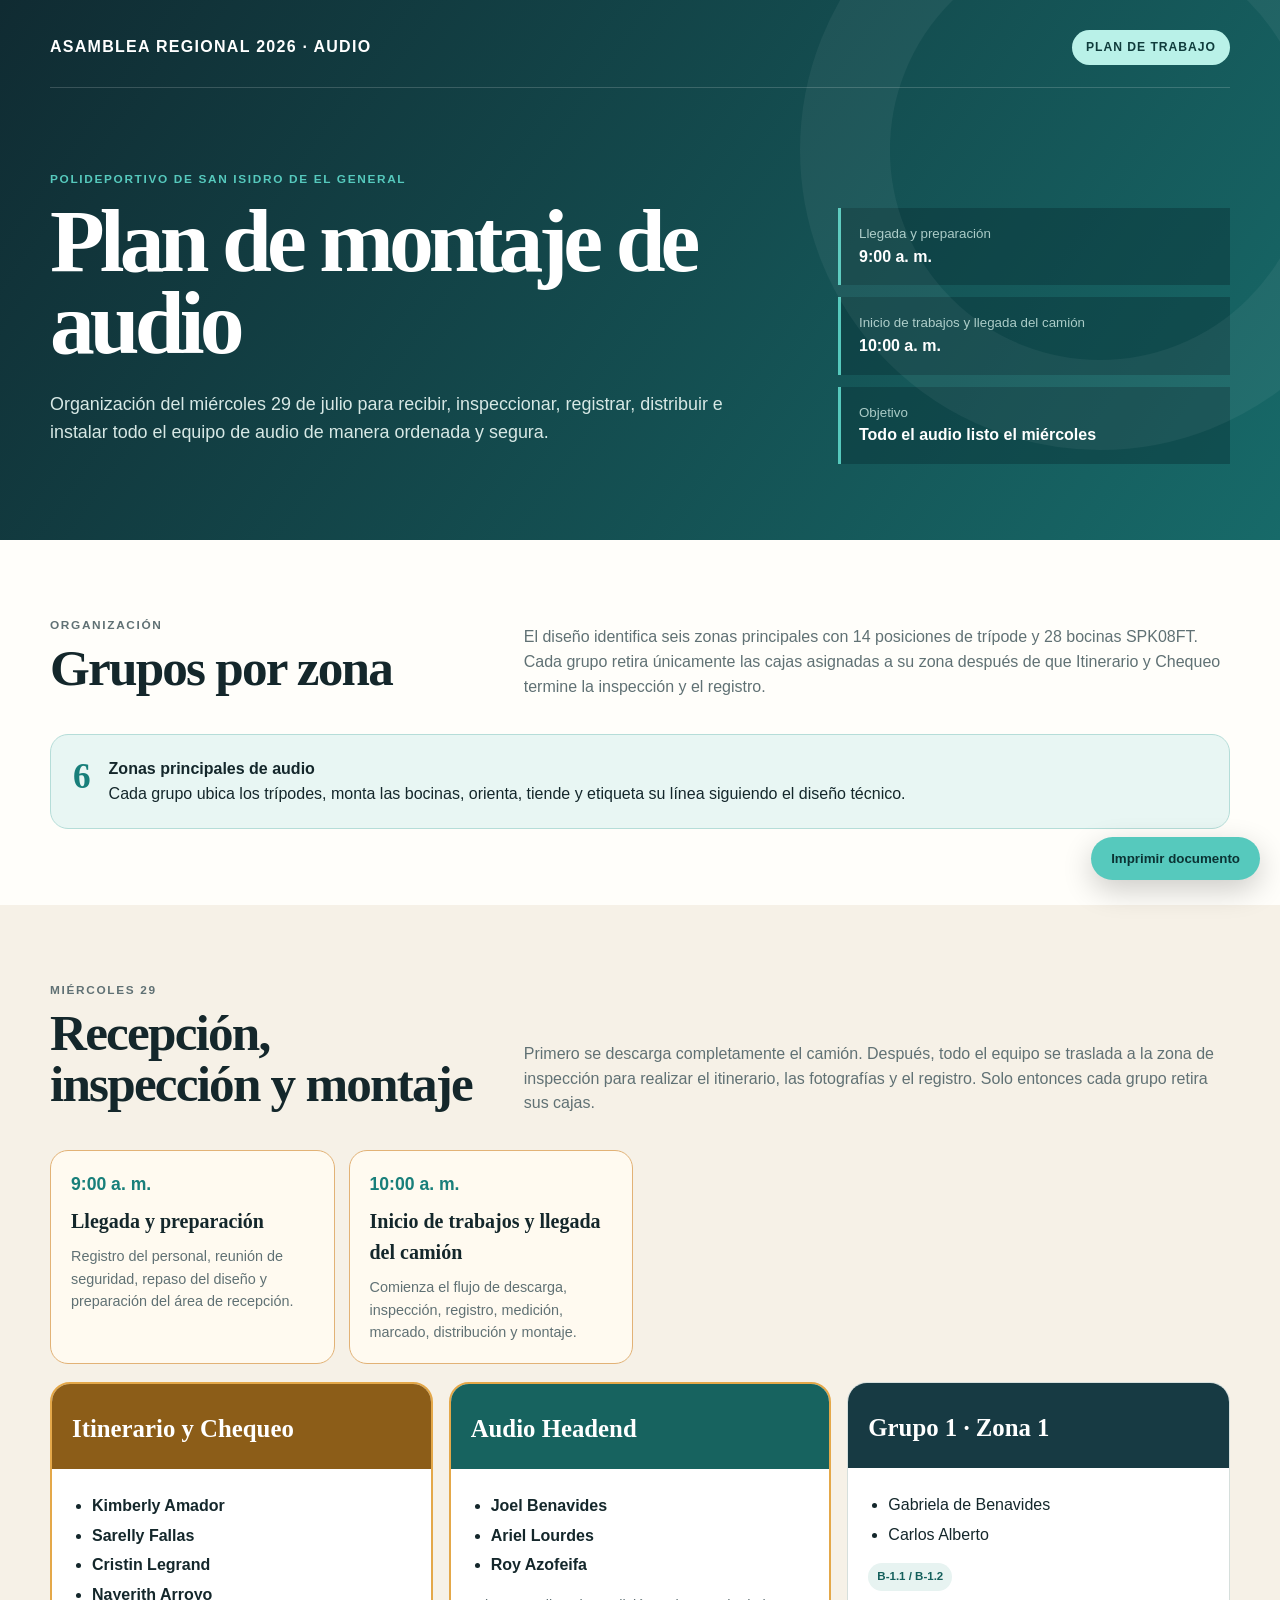
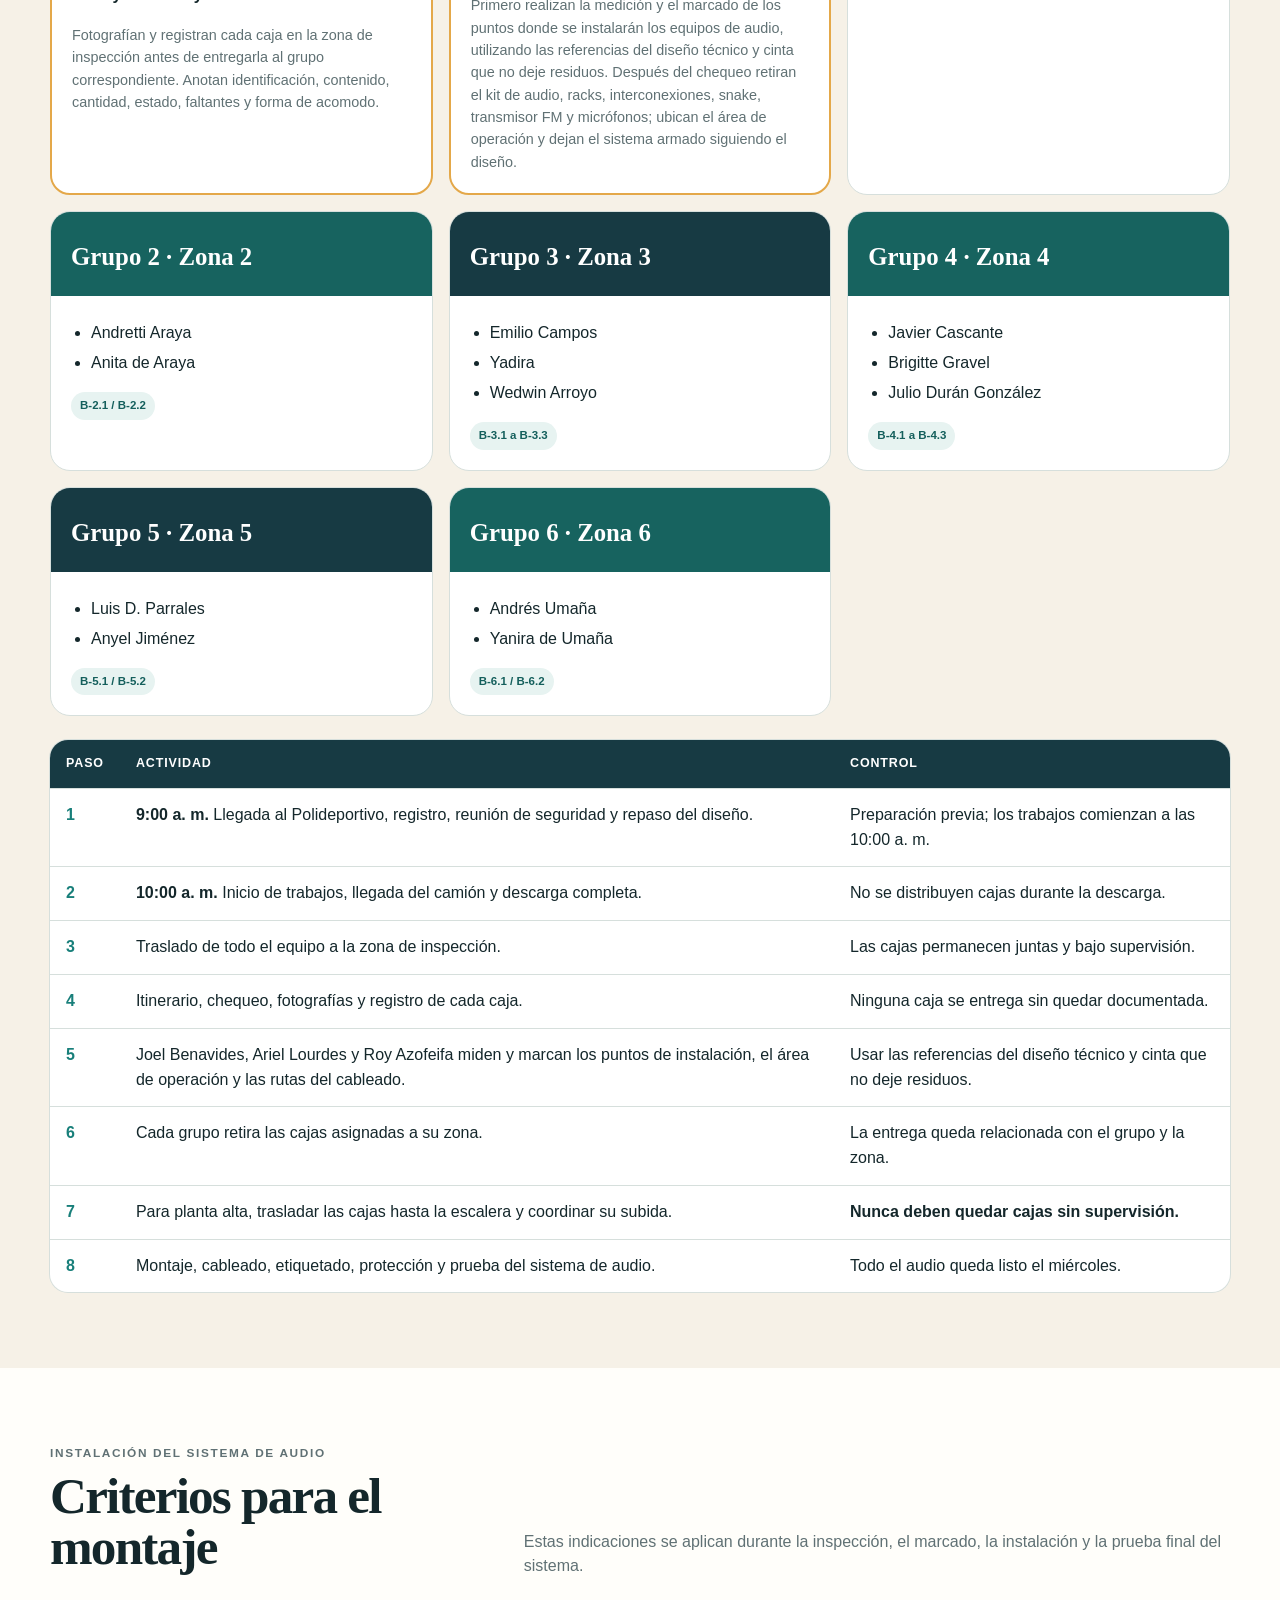
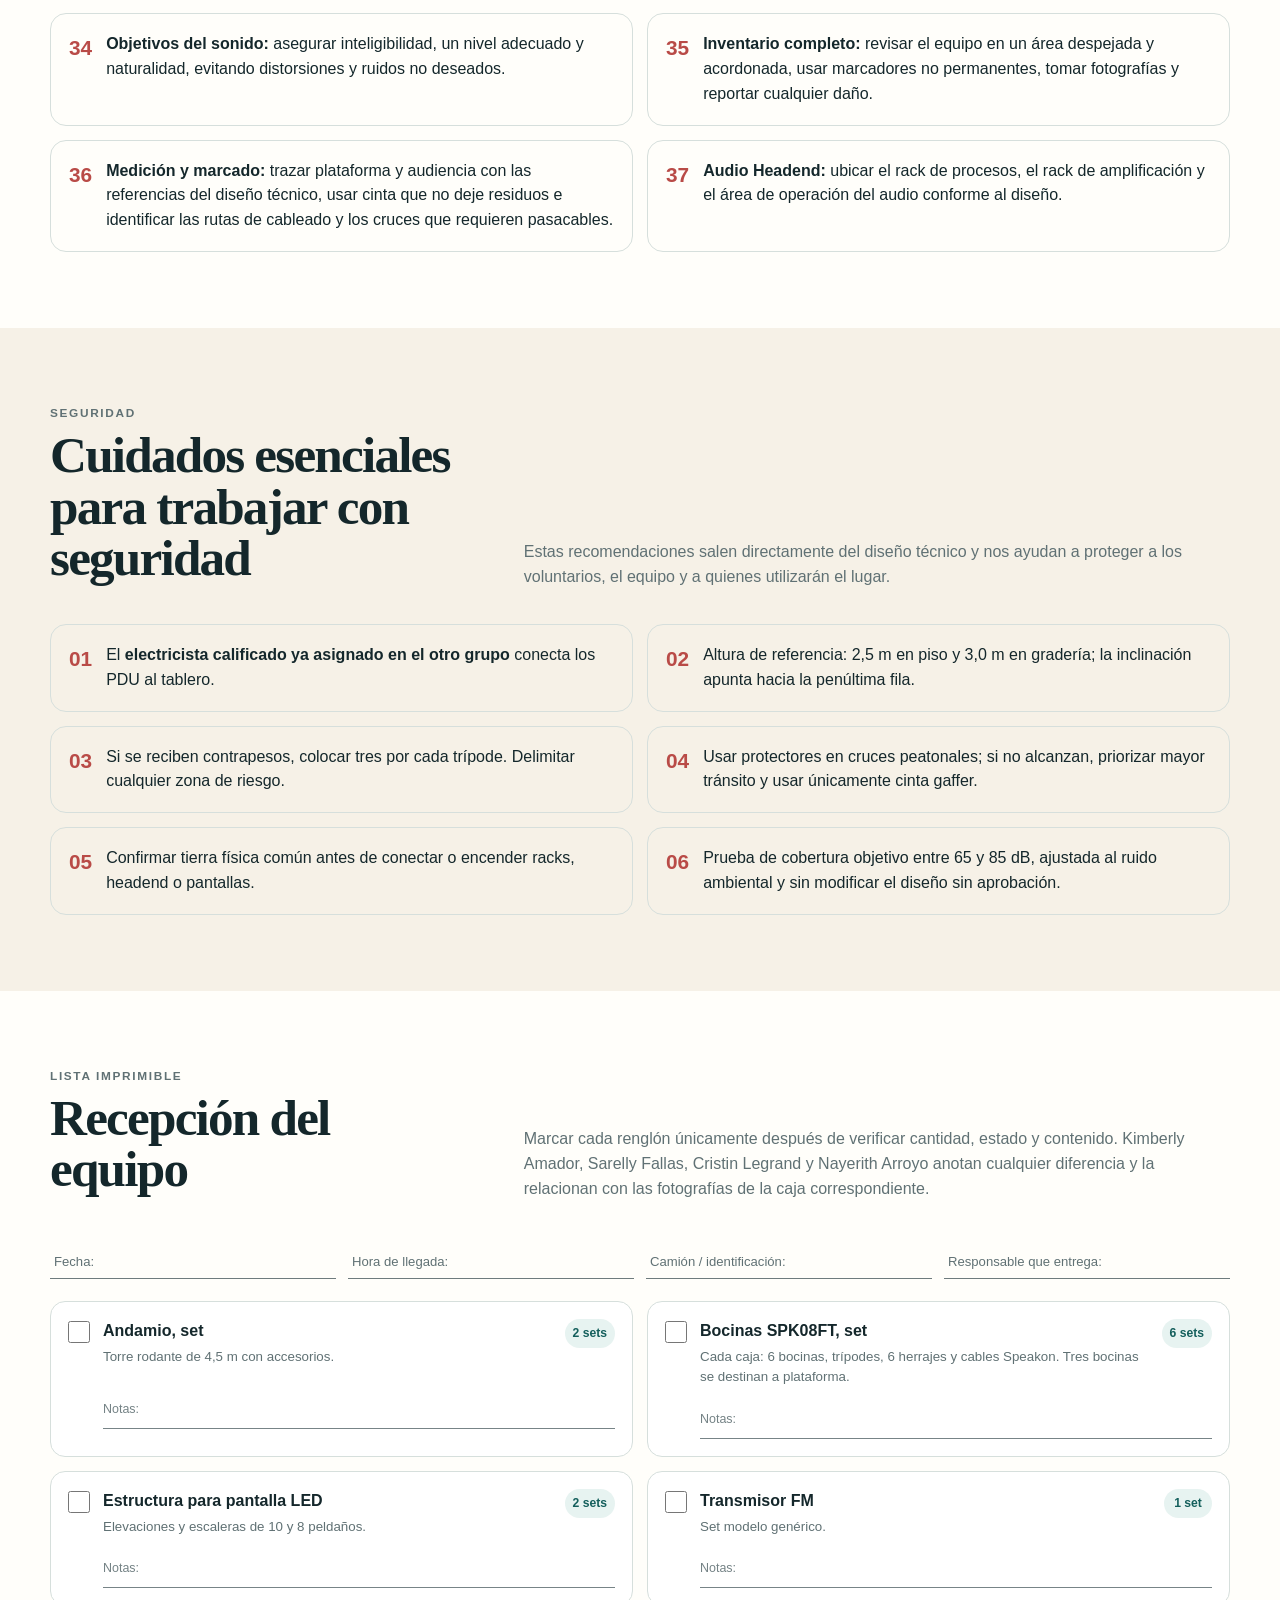
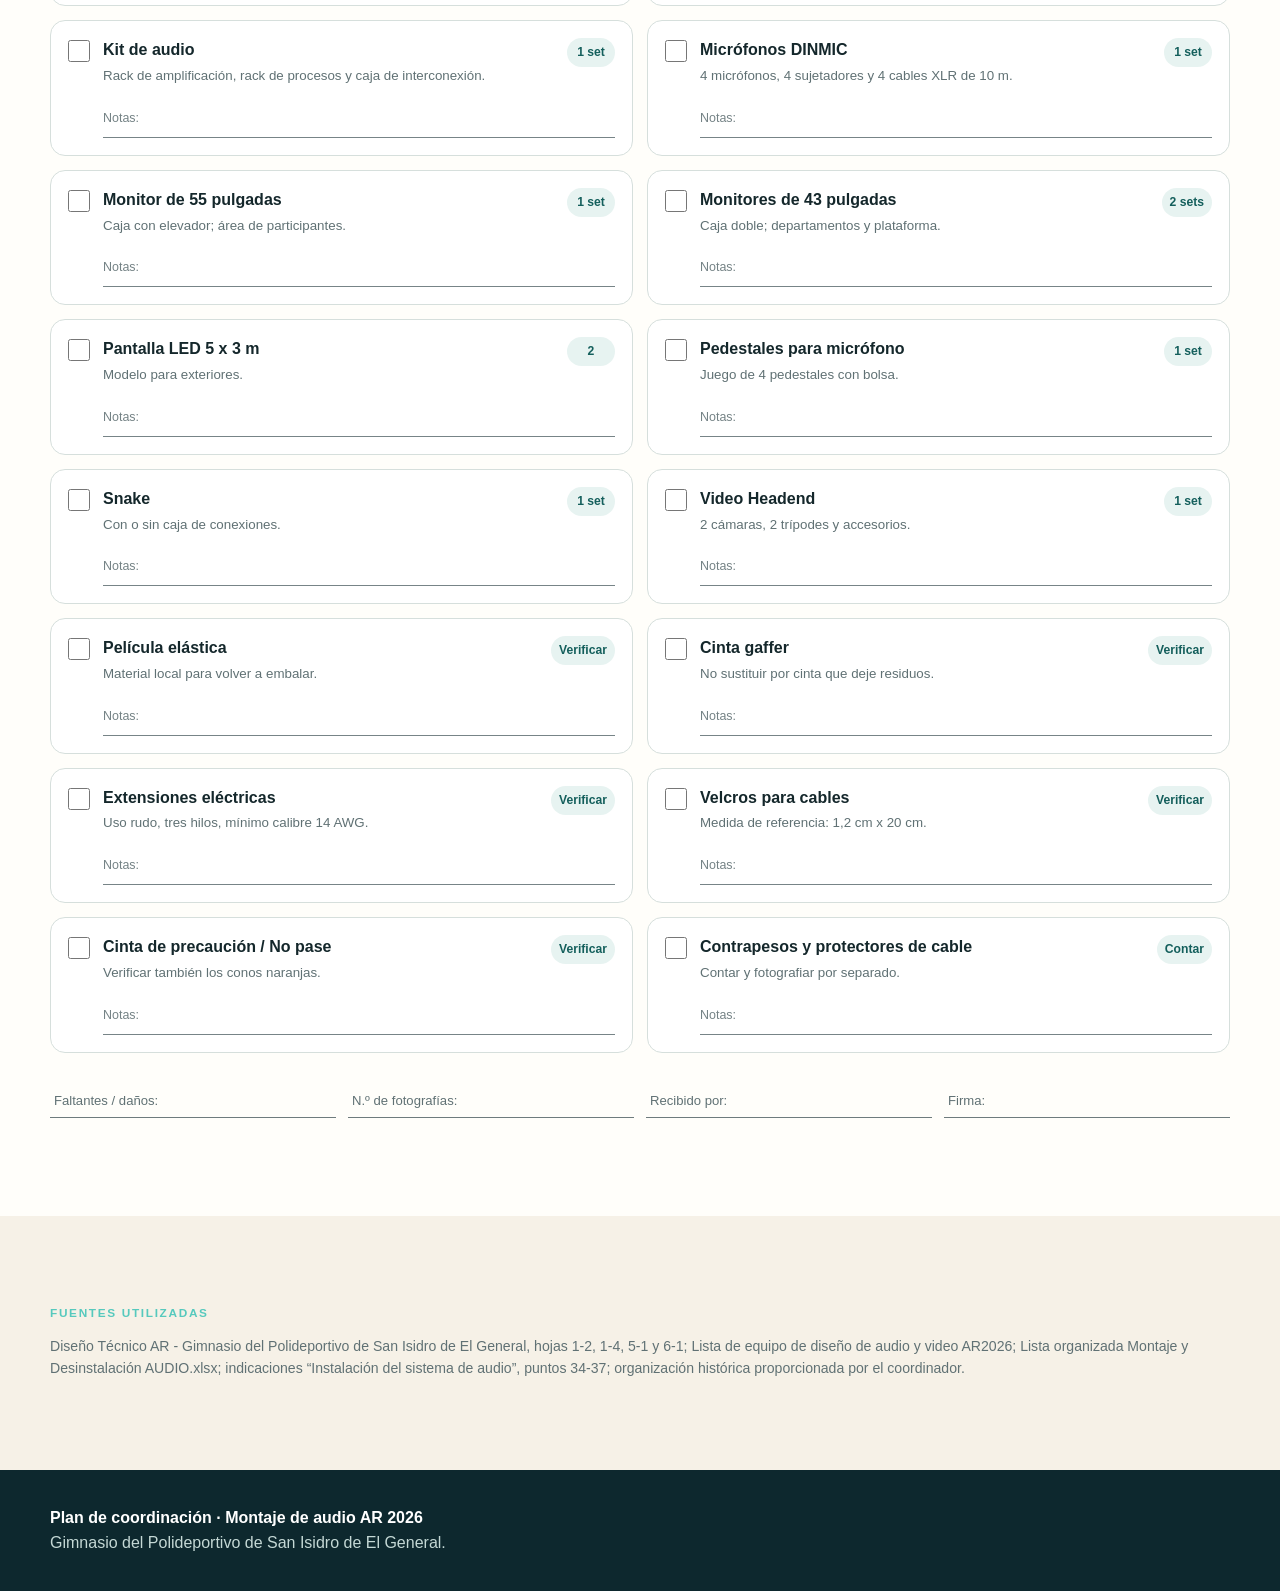
==== commit 8b86cbef: "Ajustar instalación y Audio Headend Agrega la medición y el marcado previo, incorpora los criterios " ====
--- a/index.html
+++ b/index.html
@@ -7,16 +7,16 @@
   <link rel="stylesheet" href="styles.css">
 </head>
 <body>
-  <header class="hero"><div class="shell"><div class="brand"><strong>ASAMBLEA REGIONAL 2026 · AUDIO</strong><span class="status">Plan de trabajo</span></div><div class="hero-grid"><div><p class="eyebrow">Polideportivo de San Isidro de El General</p><h1>Plan de montaje de audio</h1><p class="lead">Organización del miércoles 29 de julio para recibir, inspeccionar, registrar, distribuir e instalar todo el equipo de audio de manera ordenada y segura.</p></div><div class="hero-facts"><div><small>Llegada al Polideportivo</small><b>9:00 a. m.</b></div><div><small>Llegada del camión</small><b>10:00 a. m.</b></div><div><small>Objetivo</small><b>Todo el audio listo el miércoles</b></div></div></div></div></header>
+  <header class="hero"><div class="shell"><div class="brand"><strong>ASAMBLEA REGIONAL 2026 · AUDIO</strong><span class="status">Plan de trabajo</span></div><div class="hero-grid"><div><p class="eyebrow">Polideportivo de San Isidro de El General</p><h1>Plan de montaje de audio</h1><p class="lead">Organización del miércoles 29 de julio para recibir, inspeccionar, registrar, distribuir e instalar todo el equipo de audio de manera ordenada y segura.</p></div><div class="hero-facts"><div><small>Llegada y preparación</small><b>9:00 a. m.</b></div><div><small>Inicio de trabajos y llegada del camión</small><b>10:00 a. m.</b></div><div><small>Objetivo</small><b>Todo el audio listo el miércoles</b></div></div></div></div></header>
 
-  <section class="section"><div class="shell"><div class="section-head"><div><p class="kicker">Organización</p><h2>Grupos por zona</h2></div><p>El diseño identifica seis zonas principales con 14 posiciones de trípode y 28 bocinas SPK08FT. Cada grupo retira únicamente las cajas asignadas a su zona después de que Bitácora y Chequeo termine la inspección y el registro.</p></div><div class="callout"><div class="num">6</div><p><b>Zonas principales de audio</b><br>Cada grupo ubica los trípodes, monta las bocinas, orienta, tiende y etiqueta su línea siguiendo el diseño técnico.</p></div></div></section>
+  <section class="section"><div class="shell"><div class="section-head"><div><p class="kicker">Organización</p><h2>Grupos por zona</h2></div><p>El diseño identifica seis zonas principales con 14 posiciones de trípode y 28 bocinas SPK08FT. Cada grupo retira únicamente las cajas asignadas a su zona después de que Itinerario y Chequeo termine la inspección y el registro.</p></div><div class="callout"><div class="num">6</div><p><b>Zonas principales de audio</b><br>Cada grupo ubica los trípodes, monta las bocinas, orienta, tiende y etiqueta su línea siguiendo el diseño técnico.</p></div></div></section>
 
-  <section class="section alt"><div class="shell"><div class="section-head"><div><p class="kicker">Miércoles 29</p><h2>Recepción, inspección y montaje</h2></div><p>Primero se descarga completamente el camión. Después, todo el equipo se traslada a la zona de inspección para realizar la bitácora, las fotografías y el registro. Solo entonces cada grupo retira sus cajas.</p></div>
-    <div class="timeline"><article class="time-card critical"><time>9:00 a. m.</time><h3>Llegada al Polideportivo</h3><p>Registro del personal, reunión de seguridad, repaso del diseño y preparación del área de recepción.</p></article><article class="time-card critical"><time>10:00 a. m.</time><h3>Llegada del camión</h3><p>Inicia el flujo de descarga, inspección, registro, distribución y montaje.</p></article></div>
+  <section class="section alt"><div class="shell"><div class="section-head"><div><p class="kicker">Miércoles 29</p><h2>Recepción, inspección y montaje</h2></div><p>Primero se descarga completamente el camión. Después, todo el equipo se traslada a la zona de inspección para realizar el itinerario, las fotografías y el registro. Solo entonces cada grupo retira sus cajas.</p></div>
+    <div class="timeline"><article class="time-card critical"><time>9:00 a. m.</time><h3>Llegada y preparación</h3><p>Registro del personal, reunión de seguridad, repaso del diseño y preparación del área de recepción.</p></article><article class="time-card critical"><time>10:00 a. m.</time><h3>Inicio de trabajos y llegada del camión</h3><p>Comienza el flujo de descarga, inspección, registro, medición, marcado, distribución y montaje.</p></article></div>
     <div style="height:18px"></div>
     <div class="teams">
-      <article class="team special"><div class="team-top"><h3>Bitácora y Chequeo</h3></div><div class="team-body"><ul><li><b>Kimberly Amador</b></li><li><b>Sarelly Fallas</b></li><li><b>Cristin Legrand</b></li><li><b>Nayerith Arroyo</b></li></ul><p class="task">Fotografían y registran cada caja en la zona de inspección antes de entregarla al grupo correspondiente. Anotan identificación, contenido, cantidad, estado, faltantes y forma de acomodo.</p></div></article>
-      <article class="team special"><div class="team-top"><h3>Grupo de Audio</h3></div><div class="team-body"><ul><li><b>Joel Benavides</b></li><li><b>Ariel Lourdes</b></li><li><b>Roy Azofeifa</b></li></ul><p class="task">Retiran el kit de audio, racks, interconexiones, snake, FM y micrófonos después del chequeo; dejan el sistema de audio armado siguiendo el diseño.</p></div></article>
+      <article class="team special"><div class="team-top"><h3>Itinerario y Chequeo</h3></div><div class="team-body"><ul><li><b>Kimberly Amador</b></li><li><b>Sarelly Fallas</b></li><li><b>Cristin Legrand</b></li><li><b>Nayerith Arroyo</b></li></ul><p class="task">Fotografían y registran cada caja en la zona de inspección antes de entregarla al grupo correspondiente. Anotan identificación, contenido, cantidad, estado, faltantes y forma de acomodo.</p></div></article>
+      <article class="team special"><div class="team-top"><h3>Audio Headend</h3></div><div class="team-body"><ul><li><b>Joel Benavides</b></li><li><b>Ariel Lourdes</b></li><li><b>Roy Azofeifa</b></li></ul><p class="task">Primero realizan la medición y el marcado de los puntos donde se instalarán los equipos de audio, utilizando las referencias del diseño técnico y cinta que no deje residuos. Después del chequeo retiran el kit de audio, racks, interconexiones, snake, transmisor FM y micrófonos; ubican el área de operación y dejan el sistema armado siguiendo el diseño.</p></div></article>
       <article class="team"><div class="team-top"><h3>Grupo 1 · Zona 1</h3></div><div class="team-body"><ul><li>Gabriela de Benavides</li><li>Carlos Alberto</li></ul><span class="tag">B-1.1 / B-1.2</span></div></article>
       <article class="team"><div class="team-top"><h3>Grupo 2 · Zona 2</h3></div><div class="team-body"><ul><li>Andretti Araya</li><li>Anita de Araya</li></ul><span class="tag">B-2.1 / B-2.2</span></div></article>
       <article class="team"><div class="team-top"><h3>Grupo 3 · Zona 3</h3></div><div class="team-body"><ul><li>Emilio Campos</li><li>Yadira</li><li>Wedwin Arroyo</li></ul><span class="tag">B-3.1 a B-3.3</span></div></article>
@@ -25,8 +25,10 @@
       <article class="team"><div class="team-top"><h3>Grupo 6 · Zona 6</h3></div><div class="team-body"><ul><li>Andrés Umaña</li><li>Yanira de Umaña</li></ul><span class="tag">B-6.1 / B-6.2</span></div></article>
     </div>
     <div style="height:24px"></div>
-    <table class="schedule"><thead><tr><th>Paso</th><th>Actividad</th><th>Control</th></tr></thead><tbody><tr><td>1</td><td><b>9:00 a. m.</b> Llegada al Polideportivo, registro, reunión de seguridad y repaso del diseño.</td><td>Personal preparado y áreas definidas.</td></tr><tr><td>2</td><td><b>10:00 a. m.</b> Llegada del camión y descarga completa.</td><td>No se distribuyen cajas durante la descarga.</td></tr><tr><td>3</td><td>Traslado de todo el equipo a la zona de inspección.</td><td>Las cajas permanecen juntas y bajo supervisión.</td></tr><tr><td>4</td><td>Bitácora, chequeo, fotografías y registro de cada caja.</td><td>Ninguna caja se entrega sin quedar documentada.</td></tr><tr><td>5</td><td>Cada grupo retira las cajas asignadas a su zona.</td><td>La entrega queda relacionada con el grupo y la zona.</td></tr><tr><td>6</td><td>Para planta alta, trasladar las cajas hasta la escalera y coordinar su subida.</td><td><b>Nunca deben quedar cajas sin supervisión.</b></td></tr><tr><td>7</td><td>Montaje, cableado, etiquetado, protección y prueba del sistema de audio.</td><td>Todo el audio queda listo el miércoles.</td></tr></tbody></table>
+    <table class="schedule"><thead><tr><th>Paso</th><th>Actividad</th><th>Control</th></tr></thead><tbody><tr><td>1</td><td><b>9:00 a. m.</b> Llegada al Polideportivo, registro, reunión de seguridad y repaso del diseño.</td><td>Preparación previa; los trabajos comienzan a las 10:00 a. m.</td></tr><tr><td>2</td><td><b>10:00 a. m.</b> Inicio de trabajos, llegada del camión y descarga completa.</td><td>No se distribuyen cajas durante la descarga.</td></tr><tr><td>3</td><td>Traslado de todo el equipo a la zona de inspección.</td><td>Las cajas permanecen juntas y bajo supervisión.</td></tr><tr><td>4</td><td>Itinerario, chequeo, fotografías y registro de cada caja.</td><td>Ninguna caja se entrega sin quedar documentada.</td></tr><tr><td>5</td><td>Joel Benavides, Ariel Lourdes y Roy Azofeifa miden y marcan los puntos de instalación, el área de operación y las rutas del cableado.</td><td>Usar las referencias del diseño técnico y cinta que no deje residuos.</td></tr><tr><td>6</td><td>Cada grupo retira las cajas asignadas a su zona.</td><td>La entrega queda relacionada con el grupo y la zona.</td></tr><tr><td>7</td><td>Para planta alta, trasladar las cajas hasta la escalera y coordinar su subida.</td><td><b>Nunca deben quedar cajas sin supervisión.</b></td></tr><tr><td>8</td><td>Montaje, cableado, etiquetado, protección y prueba del sistema de audio.</td><td>Todo el audio queda listo el miércoles.</td></tr></tbody></table>
   </div></section>
+
+  <section class="section"><div class="shell"><div class="section-head"><div><p class="kicker">Instalación del sistema de audio</p><h2>Criterios para el montaje</h2></div><p>Estas indicaciones se aplican durante la inspección, el marcado, la instalación y la prueba final del sistema.</p></div><div class="safety"><article><b>34</b><p><strong>Objetivos del sonido:</strong> asegurar inteligibilidad, un nivel adecuado y naturalidad, evitando distorsiones y ruidos no deseados.</p></article><article><b>35</b><p><strong>Inventario completo:</strong> revisar el equipo en un área despejada y acordonada, usar marcadores no permanentes, tomar fotografías y reportar cualquier daño.</p></article><article><b>36</b><p><strong>Medición y marcado:</strong> trazar plataforma y audiencia con las referencias del diseño técnico, usar cinta que no deje residuos e identificar las rutas de cableado y los cruces que requieren pasacables.</p></article><article><b>37</b><p><strong>Audio Headend:</strong> ubicar el rack de procesos, el rack de amplificación y el área de operación del audio conforme al diseño.</p></article></div></div></section>
 
   <section class="section alt"><div class="shell"><div class="section-head"><div><p class="kicker">Seguridad</p><h2>Cuidados esenciales para trabajar con seguridad</h2></div><p>Estas recomendaciones salen directamente del diseño técnico y nos ayudan a proteger a los voluntarios, el equipo y a quienes utilizarán el lugar.</p></div><div class="safety"><article><b>01</b><p>El <strong>electricista calificado ya asignado en el otro grupo</strong> conecta los PDU al tablero.</p></article><article><b>02</b><p>Altura de referencia: 2,5 m en piso y 3,0 m en gradería; la inclinación apunta hacia la penúltima fila.</p></article><article><b>03</b><p>Si se reciben contrapesos, colocar tres por cada trípode. Delimitar cualquier zona de riesgo.</p></article><article><b>04</b><p>Usar protectores en cruces peatonales; si no alcanzan, priorizar mayor tránsito y usar únicamente cinta gaffer.</p></article><article><b>05</b><p>Confirmar tierra física común antes de conectar o encender racks, headend o pantallas.</p></article><article><b>06</b><p>Prueba de cobertura objetivo entre 65 y 85 dB, ajustada al ruido ambiental y sin modificar el diseño sin aprobación.</p></article></div></div></section>
 
@@ -56,7 +58,7 @@
   </div></section>
 
 
-  <section class="section alt source-section"><div class="shell sources"><p class="kicker">Fuentes utilizadas</p><p>Diseño Técnico AR - Gimnasio del Polideportivo de San Isidro de El General, hojas 1-2, 1-4, 5-1 y 6-1; Lista de equipo de diseño de audio y video AR2026; Lista organizada Montaje y Desinstalación AUDIO.xlsx; organización histórica proporcionada por el coordinador.</p></div></section>
+  <section class="section alt source-section"><div class="shell sources"><p class="kicker">Fuentes utilizadas</p><p>Diseño Técnico AR - Gimnasio del Polideportivo de San Isidro de El General, hojas 1-2, 1-4, 5-1 y 6-1; Lista de equipo de diseño de audio y video AR2026; Lista organizada Montaje y Desinstalación AUDIO.xlsx; indicaciones “Instalación del sistema de audio”, puntos 34-37; organización histórica proporcionada por el coordinador.</p></div></section>
   <footer><div class="shell"><strong>Plan de coordinación · Montaje de audio AR 2026</strong><br>Gimnasio del Polideportivo de San Isidro de El General.</div></footer>
   <button class="print" id="printButton" type="button">Imprimir documento</button>
   <script src="script.js"></script>
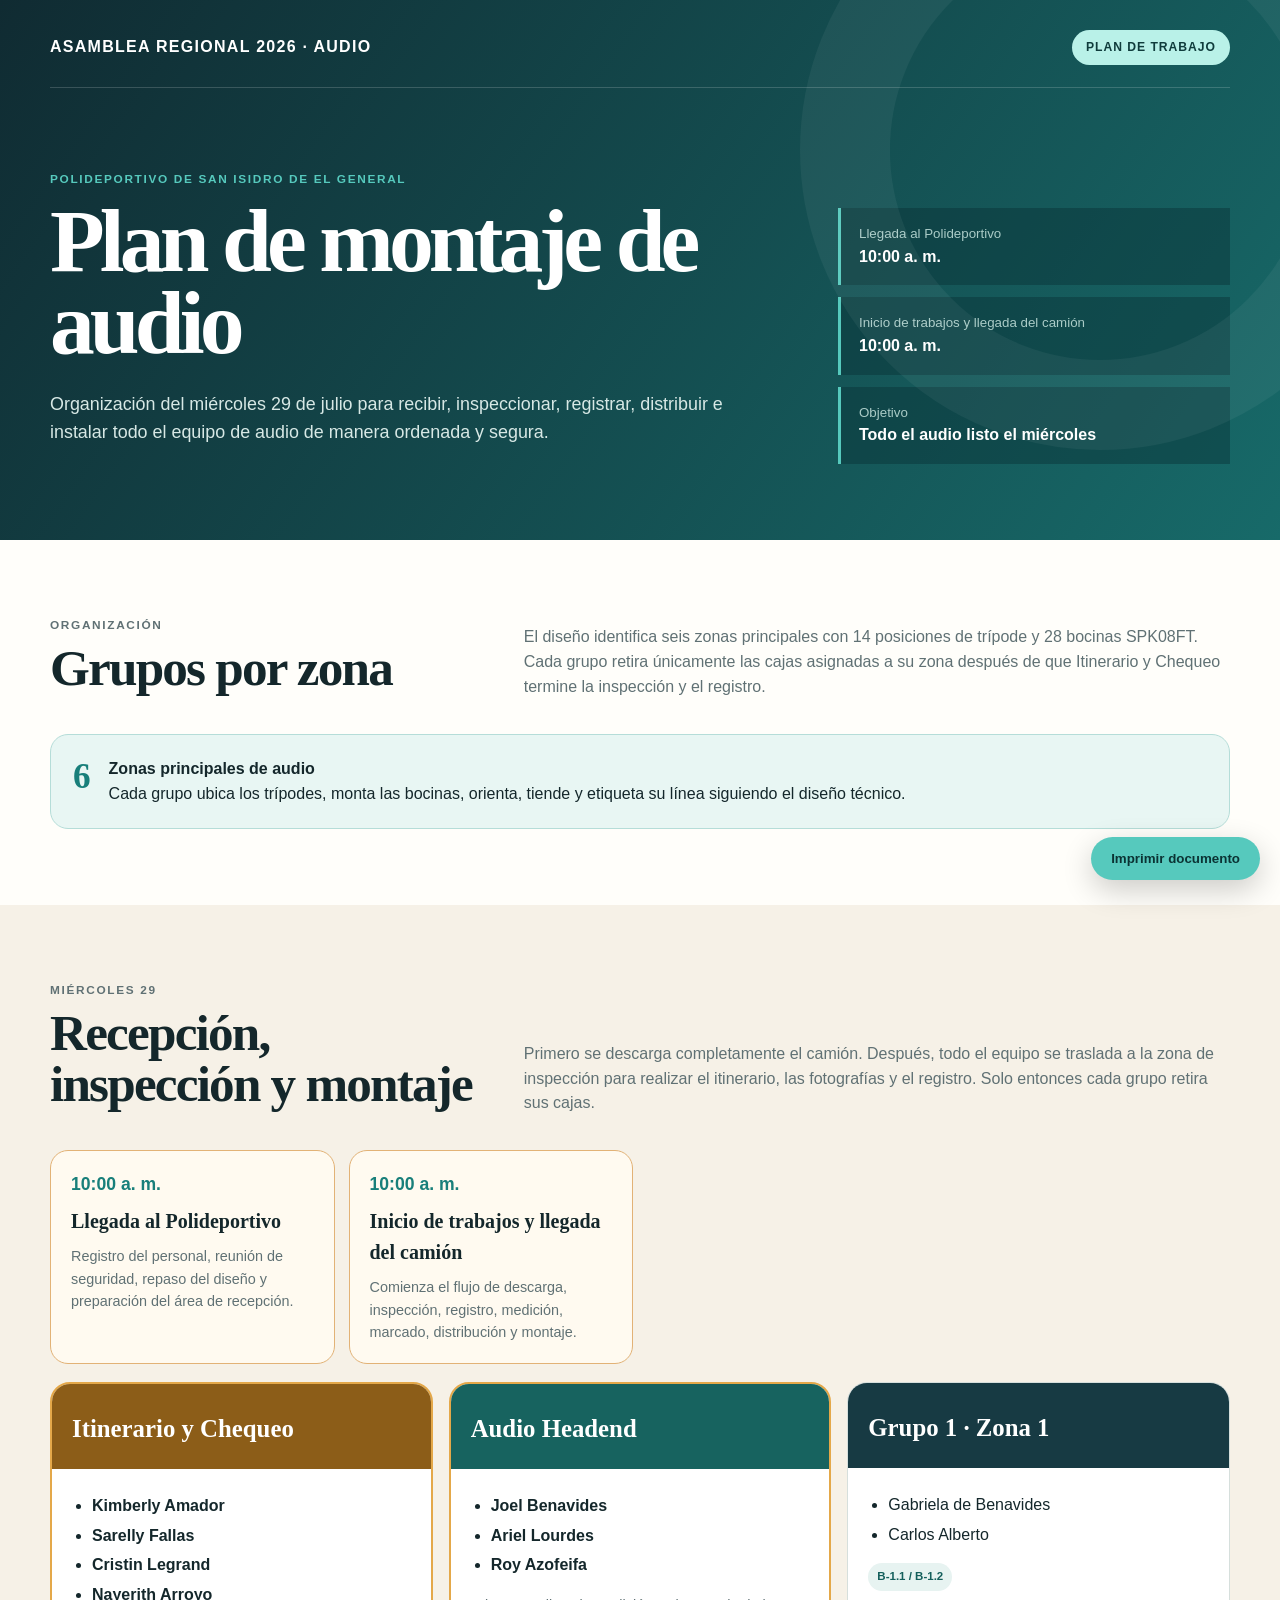
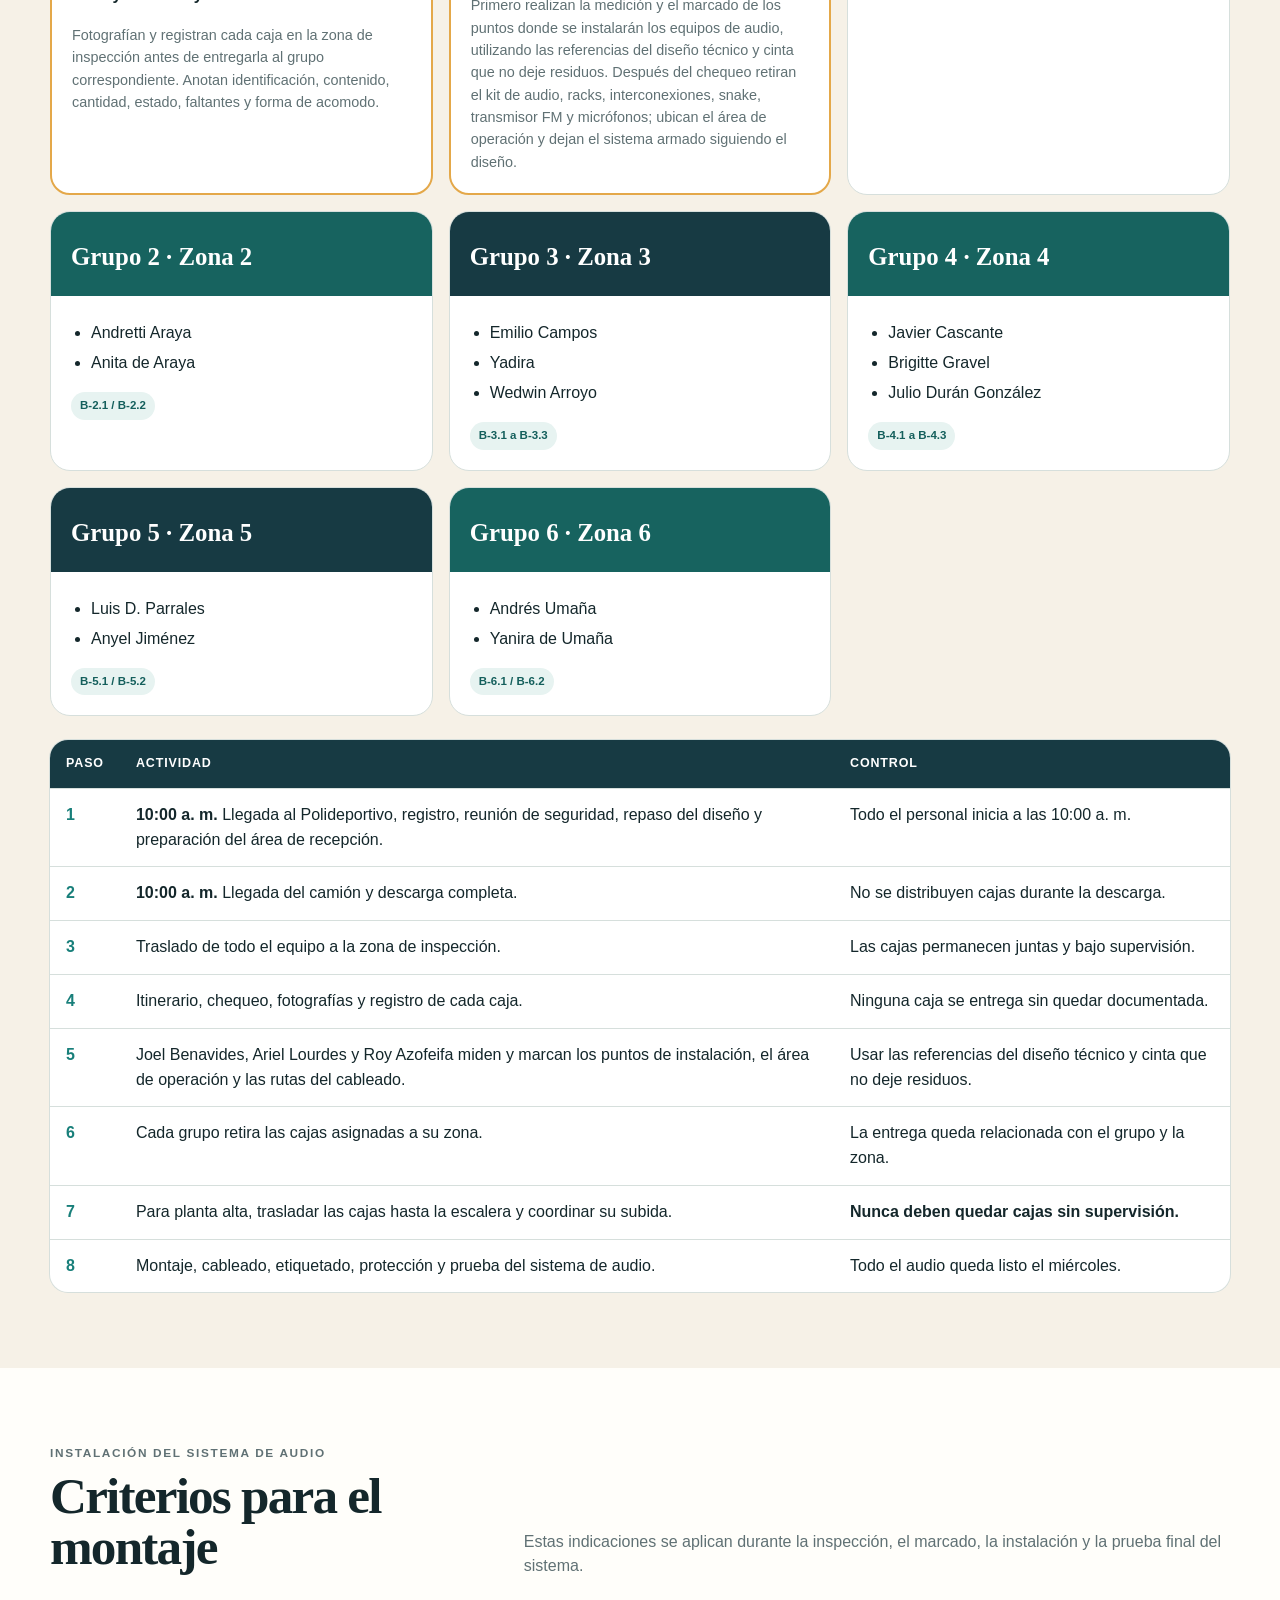
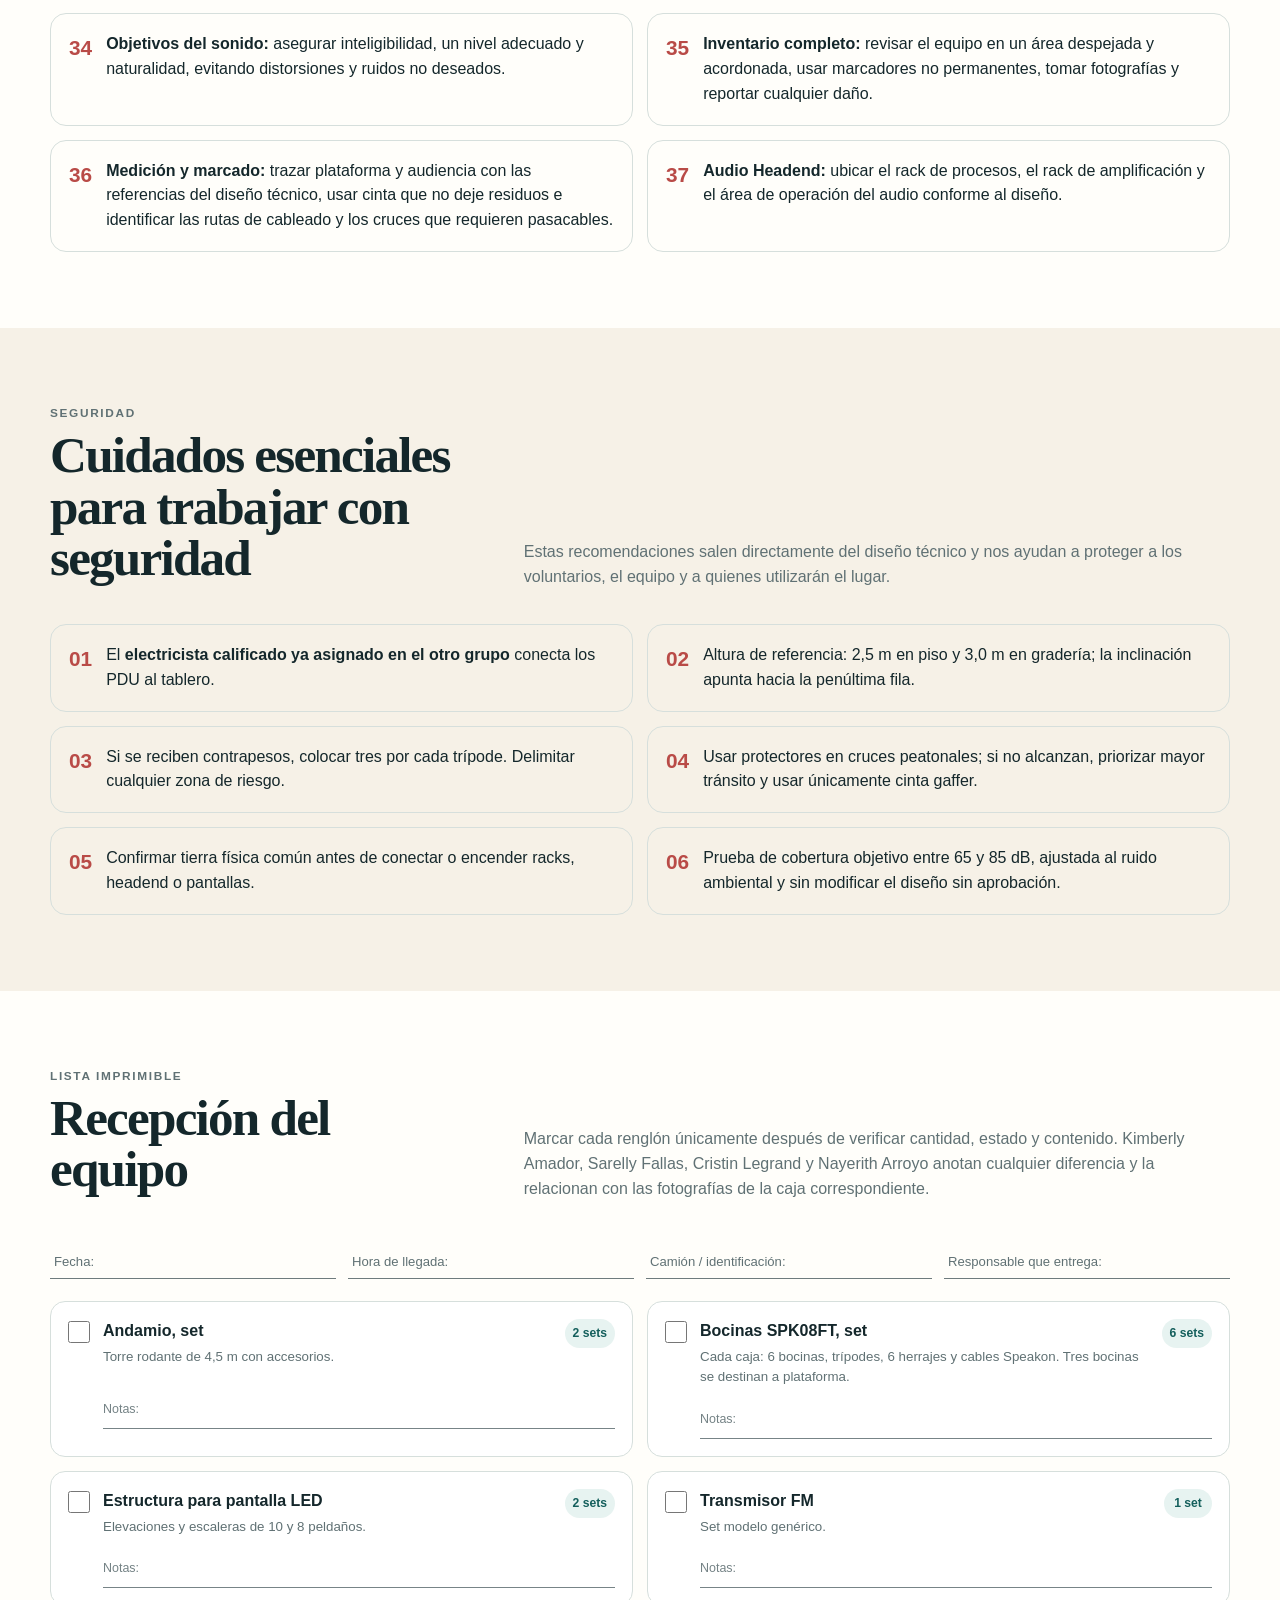
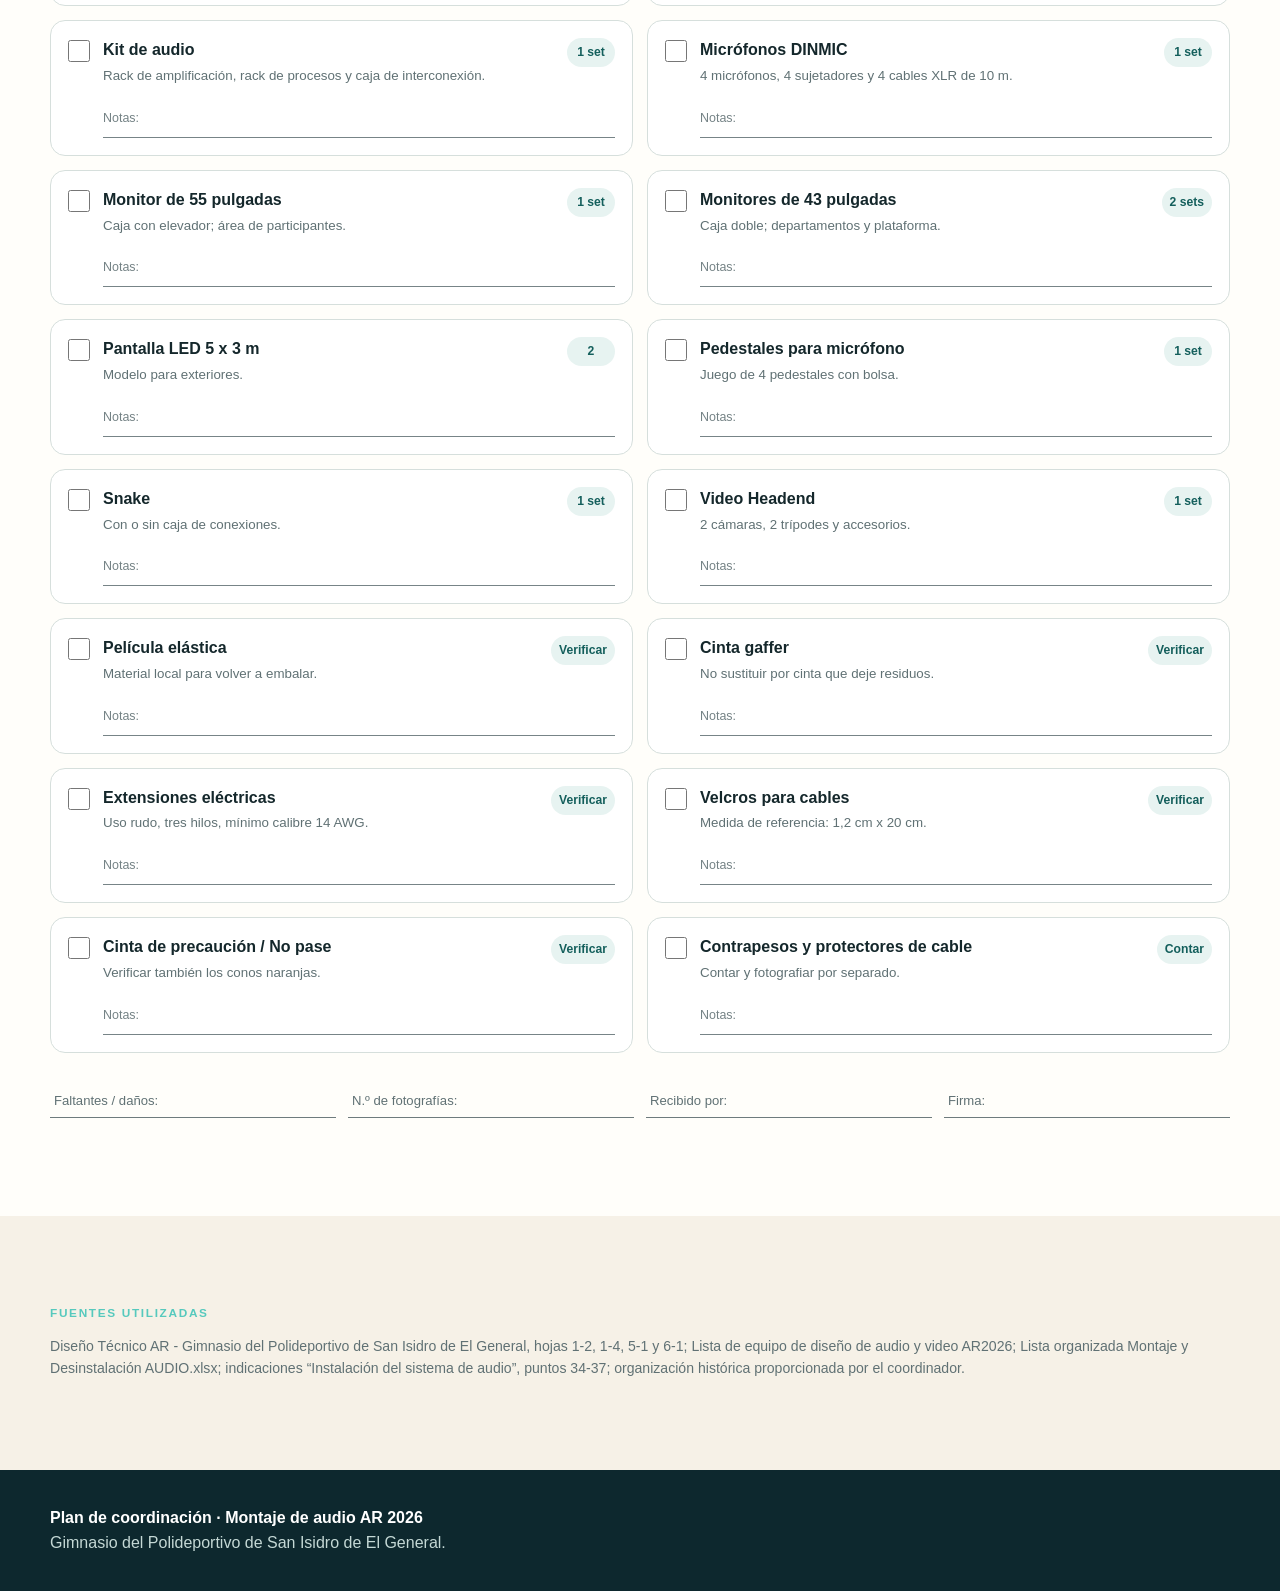
==== commit cb6d76b4: "Corregir hora de llegada a las 10 a. m. Elimina toda referencia a las 9:00 a. m. y establece la lleg" ====
--- a/index.html
+++ b/index.html
@@ -7,12 +7,12 @@
   <link rel="stylesheet" href="styles.css">
 </head>
 <body>
-  <header class="hero"><div class="shell"><div class="brand"><strong>ASAMBLEA REGIONAL 2026 · AUDIO</strong><span class="status">Plan de trabajo</span></div><div class="hero-grid"><div><p class="eyebrow">Polideportivo de San Isidro de El General</p><h1>Plan de montaje de audio</h1><p class="lead">Organización del miércoles 29 de julio para recibir, inspeccionar, registrar, distribuir e instalar todo el equipo de audio de manera ordenada y segura.</p></div><div class="hero-facts"><div><small>Llegada y preparación</small><b>9:00 a. m.</b></div><div><small>Inicio de trabajos y llegada del camión</small><b>10:00 a. m.</b></div><div><small>Objetivo</small><b>Todo el audio listo el miércoles</b></div></div></div></div></header>
+  <header class="hero"><div class="shell"><div class="brand"><strong>ASAMBLEA REGIONAL 2026 · AUDIO</strong><span class="status">Plan de trabajo</span></div><div class="hero-grid"><div><p class="eyebrow">Polideportivo de San Isidro de El General</p><h1>Plan de montaje de audio</h1><p class="lead">Organización del miércoles 29 de julio para recibir, inspeccionar, registrar, distribuir e instalar todo el equipo de audio de manera ordenada y segura.</p></div><div class="hero-facts"><div><small>Llegada al Polideportivo</small><b>10:00 a. m.</b></div><div><small>Inicio de trabajos y llegada del camión</small><b>10:00 a. m.</b></div><div><small>Objetivo</small><b>Todo el audio listo el miércoles</b></div></div></div></div></header>
 
   <section class="section"><div class="shell"><div class="section-head"><div><p class="kicker">Organización</p><h2>Grupos por zona</h2></div><p>El diseño identifica seis zonas principales con 14 posiciones de trípode y 28 bocinas SPK08FT. Cada grupo retira únicamente las cajas asignadas a su zona después de que Itinerario y Chequeo termine la inspección y el registro.</p></div><div class="callout"><div class="num">6</div><p><b>Zonas principales de audio</b><br>Cada grupo ubica los trípodes, monta las bocinas, orienta, tiende y etiqueta su línea siguiendo el diseño técnico.</p></div></div></section>
 
   <section class="section alt"><div class="shell"><div class="section-head"><div><p class="kicker">Miércoles 29</p><h2>Recepción, inspección y montaje</h2></div><p>Primero se descarga completamente el camión. Después, todo el equipo se traslada a la zona de inspección para realizar el itinerario, las fotografías y el registro. Solo entonces cada grupo retira sus cajas.</p></div>
-    <div class="timeline"><article class="time-card critical"><time>9:00 a. m.</time><h3>Llegada y preparación</h3><p>Registro del personal, reunión de seguridad, repaso del diseño y preparación del área de recepción.</p></article><article class="time-card critical"><time>10:00 a. m.</time><h3>Inicio de trabajos y llegada del camión</h3><p>Comienza el flujo de descarga, inspección, registro, medición, marcado, distribución y montaje.</p></article></div>
+    <div class="timeline"><article class="time-card critical"><time>10:00 a. m.</time><h3>Llegada al Polideportivo</h3><p>Registro del personal, reunión de seguridad, repaso del diseño y preparación del área de recepción.</p></article><article class="time-card critical"><time>10:00 a. m.</time><h3>Inicio de trabajos y llegada del camión</h3><p>Comienza el flujo de descarga, inspección, registro, medición, marcado, distribución y montaje.</p></article></div>
     <div style="height:18px"></div>
     <div class="teams">
       <article class="team special"><div class="team-top"><h3>Itinerario y Chequeo</h3></div><div class="team-body"><ul><li><b>Kimberly Amador</b></li><li><b>Sarelly Fallas</b></li><li><b>Cristin Legrand</b></li><li><b>Nayerith Arroyo</b></li></ul><p class="task">Fotografían y registran cada caja en la zona de inspección antes de entregarla al grupo correspondiente. Anotan identificación, contenido, cantidad, estado, faltantes y forma de acomodo.</p></div></article>
@@ -25,7 +25,7 @@
       <article class="team"><div class="team-top"><h3>Grupo 6 · Zona 6</h3></div><div class="team-body"><ul><li>Andrés Umaña</li><li>Yanira de Umaña</li></ul><span class="tag">B-6.1 / B-6.2</span></div></article>
     </div>
     <div style="height:24px"></div>
-    <table class="schedule"><thead><tr><th>Paso</th><th>Actividad</th><th>Control</th></tr></thead><tbody><tr><td>1</td><td><b>9:00 a. m.</b> Llegada al Polideportivo, registro, reunión de seguridad y repaso del diseño.</td><td>Preparación previa; los trabajos comienzan a las 10:00 a. m.</td></tr><tr><td>2</td><td><b>10:00 a. m.</b> Inicio de trabajos, llegada del camión y descarga completa.</td><td>No se distribuyen cajas durante la descarga.</td></tr><tr><td>3</td><td>Traslado de todo el equipo a la zona de inspección.</td><td>Las cajas permanecen juntas y bajo supervisión.</td></tr><tr><td>4</td><td>Itinerario, chequeo, fotografías y registro de cada caja.</td><td>Ninguna caja se entrega sin quedar documentada.</td></tr><tr><td>5</td><td>Joel Benavides, Ariel Lourdes y Roy Azofeifa miden y marcan los puntos de instalación, el área de operación y las rutas del cableado.</td><td>Usar las referencias del diseño técnico y cinta que no deje residuos.</td></tr><tr><td>6</td><td>Cada grupo retira las cajas asignadas a su zona.</td><td>La entrega queda relacionada con el grupo y la zona.</td></tr><tr><td>7</td><td>Para planta alta, trasladar las cajas hasta la escalera y coordinar su subida.</td><td><b>Nunca deben quedar cajas sin supervisión.</b></td></tr><tr><td>8</td><td>Montaje, cableado, etiquetado, protección y prueba del sistema de audio.</td><td>Todo el audio queda listo el miércoles.</td></tr></tbody></table>
+    <table class="schedule"><thead><tr><th>Paso</th><th>Actividad</th><th>Control</th></tr></thead><tbody><tr><td>1</td><td><b>10:00 a. m.</b> Llegada al Polideportivo, registro, reunión de seguridad, repaso del diseño y preparación del área de recepción.</td><td>Todo el personal inicia a las 10:00 a. m.</td></tr><tr><td>2</td><td><b>10:00 a. m.</b> Llegada del camión y descarga completa.</td><td>No se distribuyen cajas durante la descarga.</td></tr><tr><td>3</td><td>Traslado de todo el equipo a la zona de inspección.</td><td>Las cajas permanecen juntas y bajo supervisión.</td></tr><tr><td>4</td><td>Itinerario, chequeo, fotografías y registro de cada caja.</td><td>Ninguna caja se entrega sin quedar documentada.</td></tr><tr><td>5</td><td>Joel Benavides, Ariel Lourdes y Roy Azofeifa miden y marcan los puntos de instalación, el área de operación y las rutas del cableado.</td><td>Usar las referencias del diseño técnico y cinta que no deje residuos.</td></tr><tr><td>6</td><td>Cada grupo retira las cajas asignadas a su zona.</td><td>La entrega queda relacionada con el grupo y la zona.</td></tr><tr><td>7</td><td>Para planta alta, trasladar las cajas hasta la escalera y coordinar su subida.</td><td><b>Nunca deben quedar cajas sin supervisión.</b></td></tr><tr><td>8</td><td>Montaje, cableado, etiquetado, protección y prueba del sistema de audio.</td><td>Todo el audio queda listo el miércoles.</td></tr></tbody></table>
   </div></section>
 
   <section class="section"><div class="shell"><div class="section-head"><div><p class="kicker">Instalación del sistema de audio</p><h2>Criterios para el montaje</h2></div><p>Estas indicaciones se aplican durante la inspección, el marcado, la instalación y la prueba final del sistema.</p></div><div class="safety"><article><b>34</b><p><strong>Objetivos del sonido:</strong> asegurar inteligibilidad, un nivel adecuado y naturalidad, evitando distorsiones y ruidos no deseados.</p></article><article><b>35</b><p><strong>Inventario completo:</strong> revisar el equipo en un área despejada y acordonada, usar marcadores no permanentes, tomar fotografías y reportar cualquier daño.</p></article><article><b>36</b><p><strong>Medición y marcado:</strong> trazar plataforma y audiencia con las referencias del diseño técnico, usar cinta que no deje residuos e identificar las rutas de cableado y los cruces que requieren pasacables.</p></article><article><b>37</b><p><strong>Audio Headend:</strong> ubicar el rack de procesos, el rack de amplificación y el área de operación del audio conforme al diseño.</p></article></div></div></section>
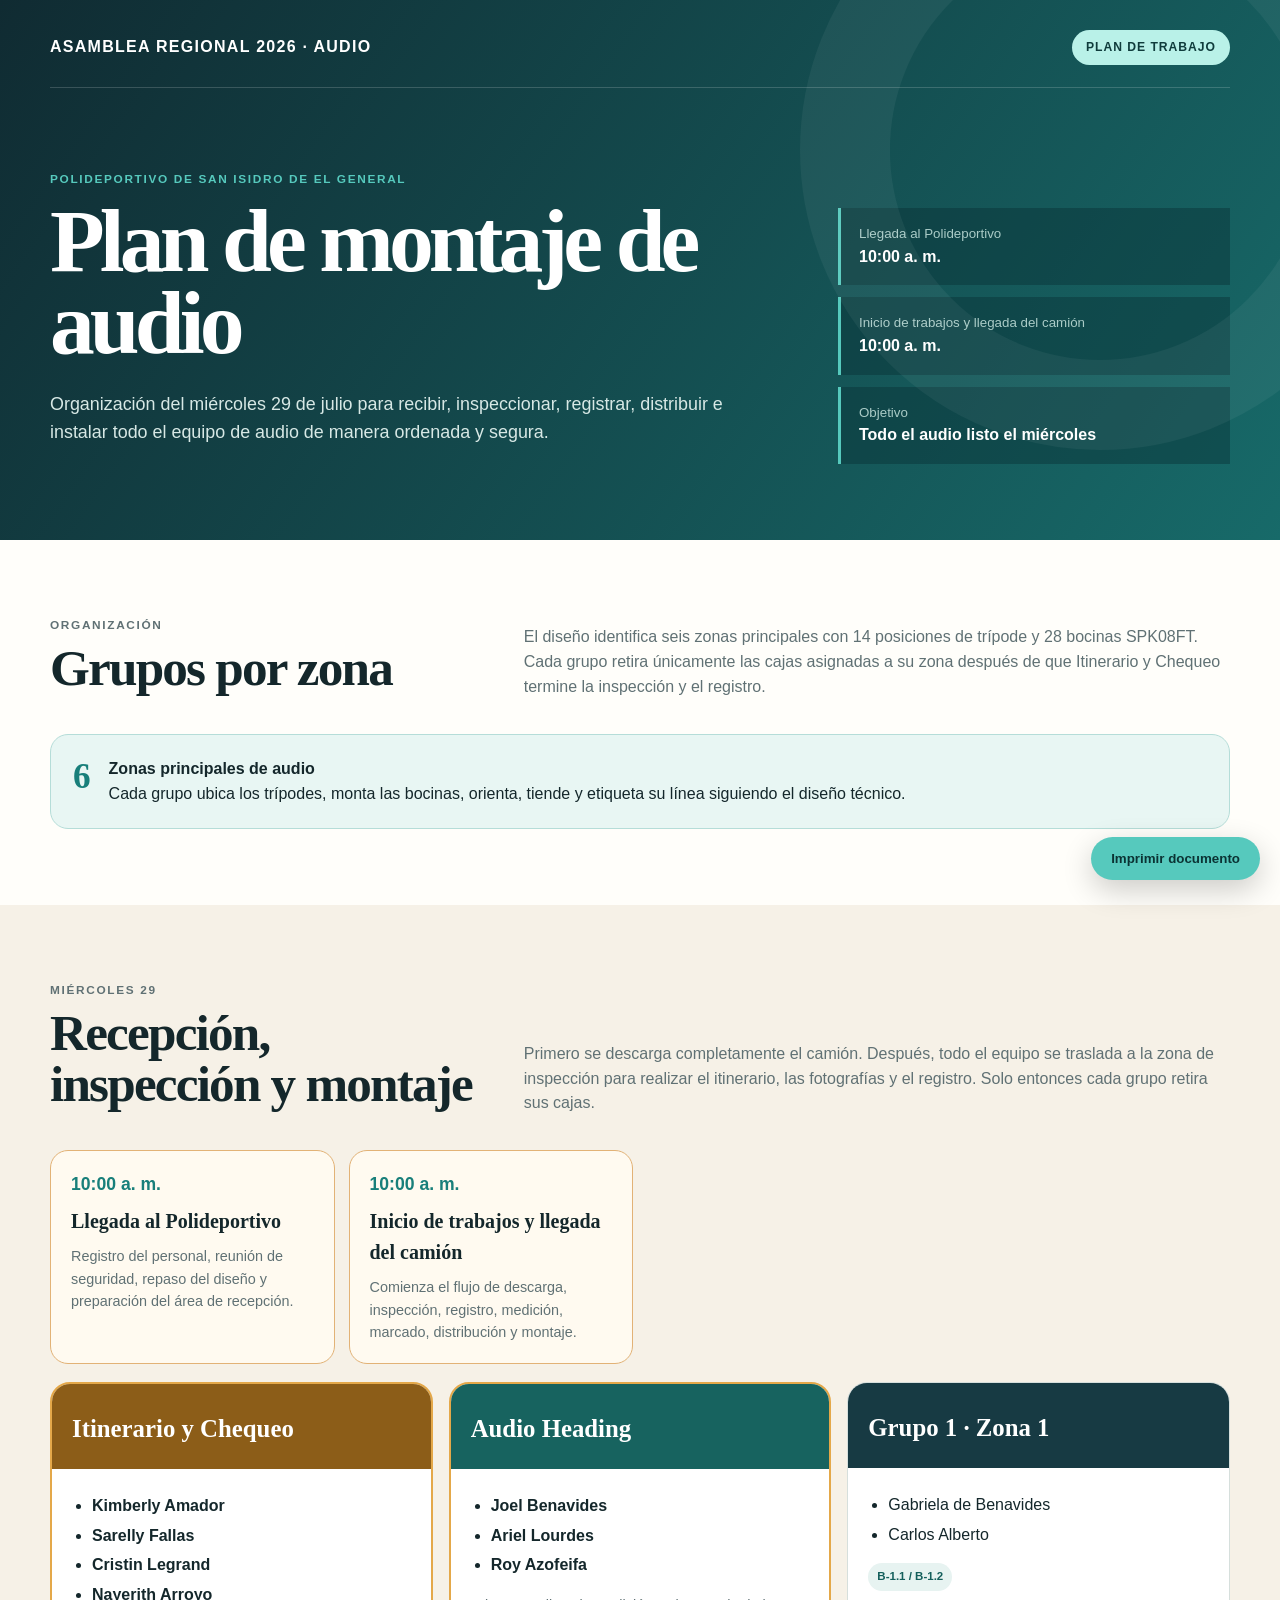
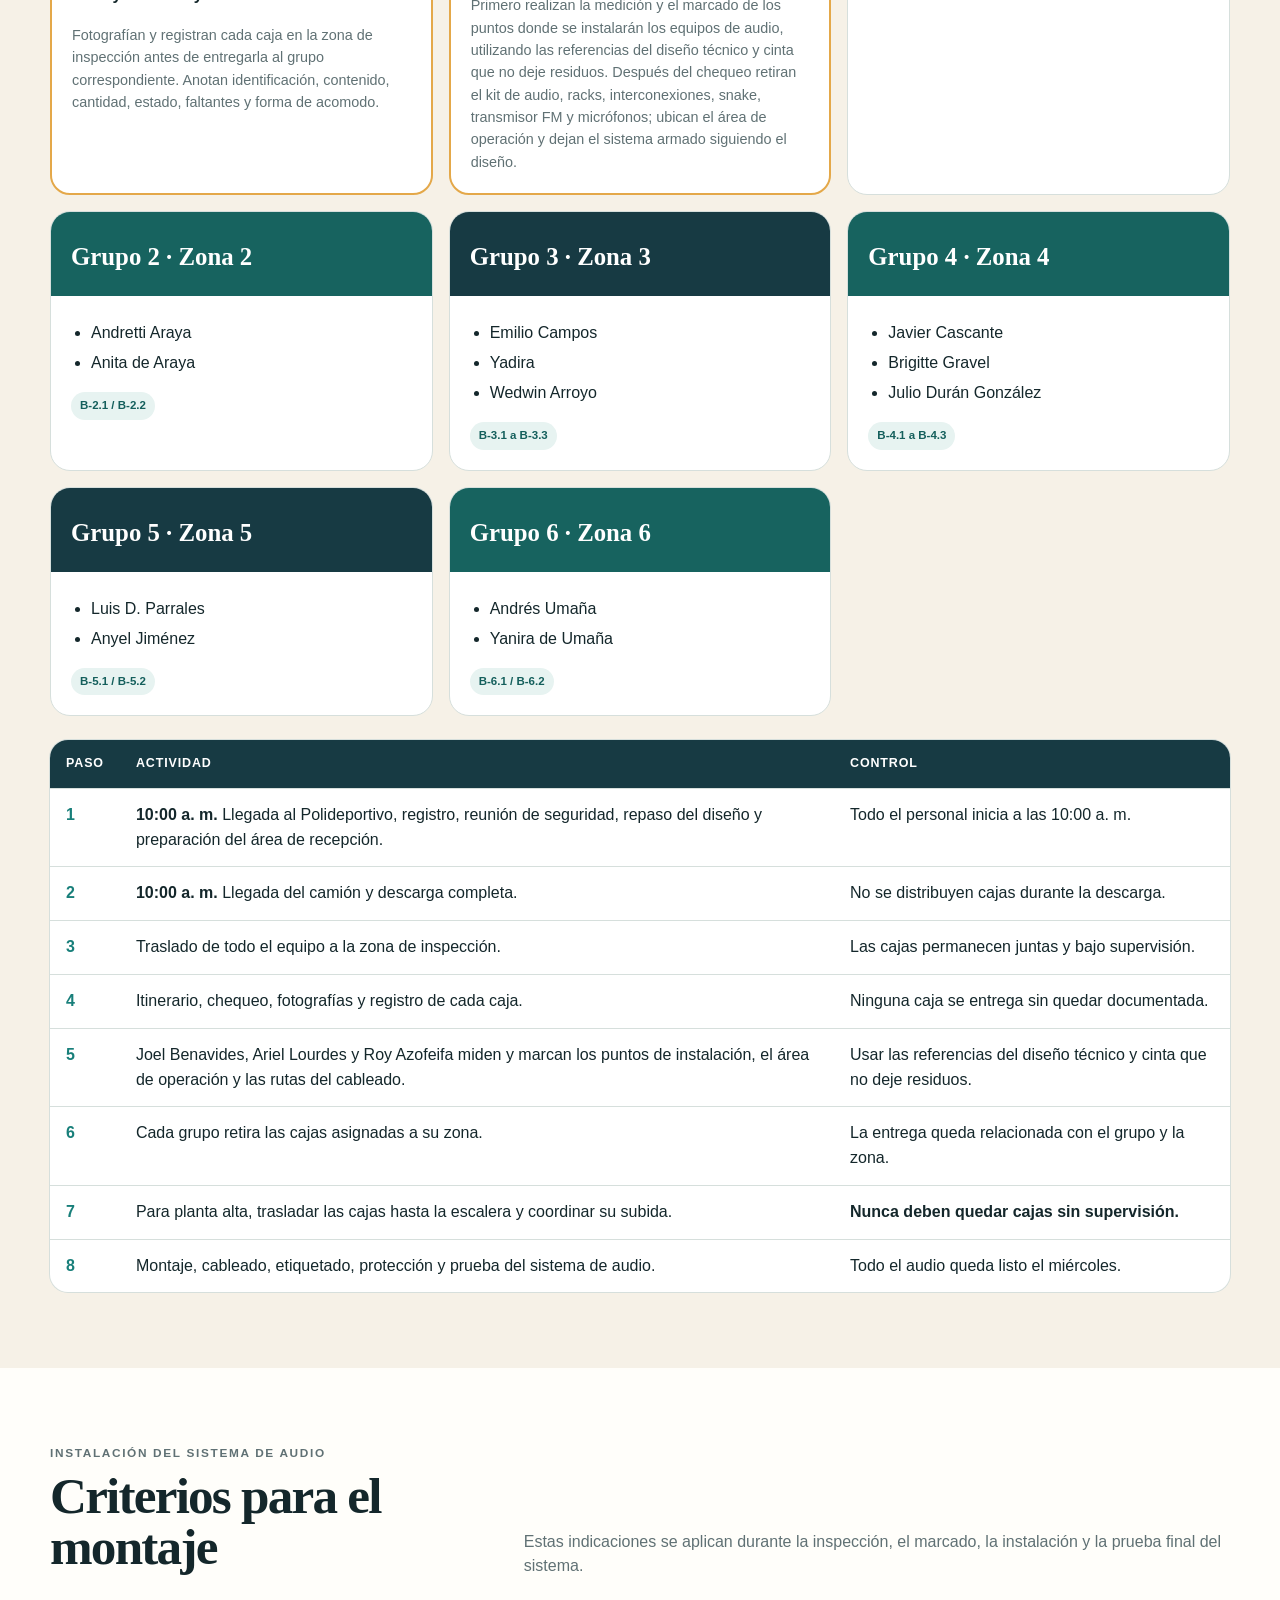
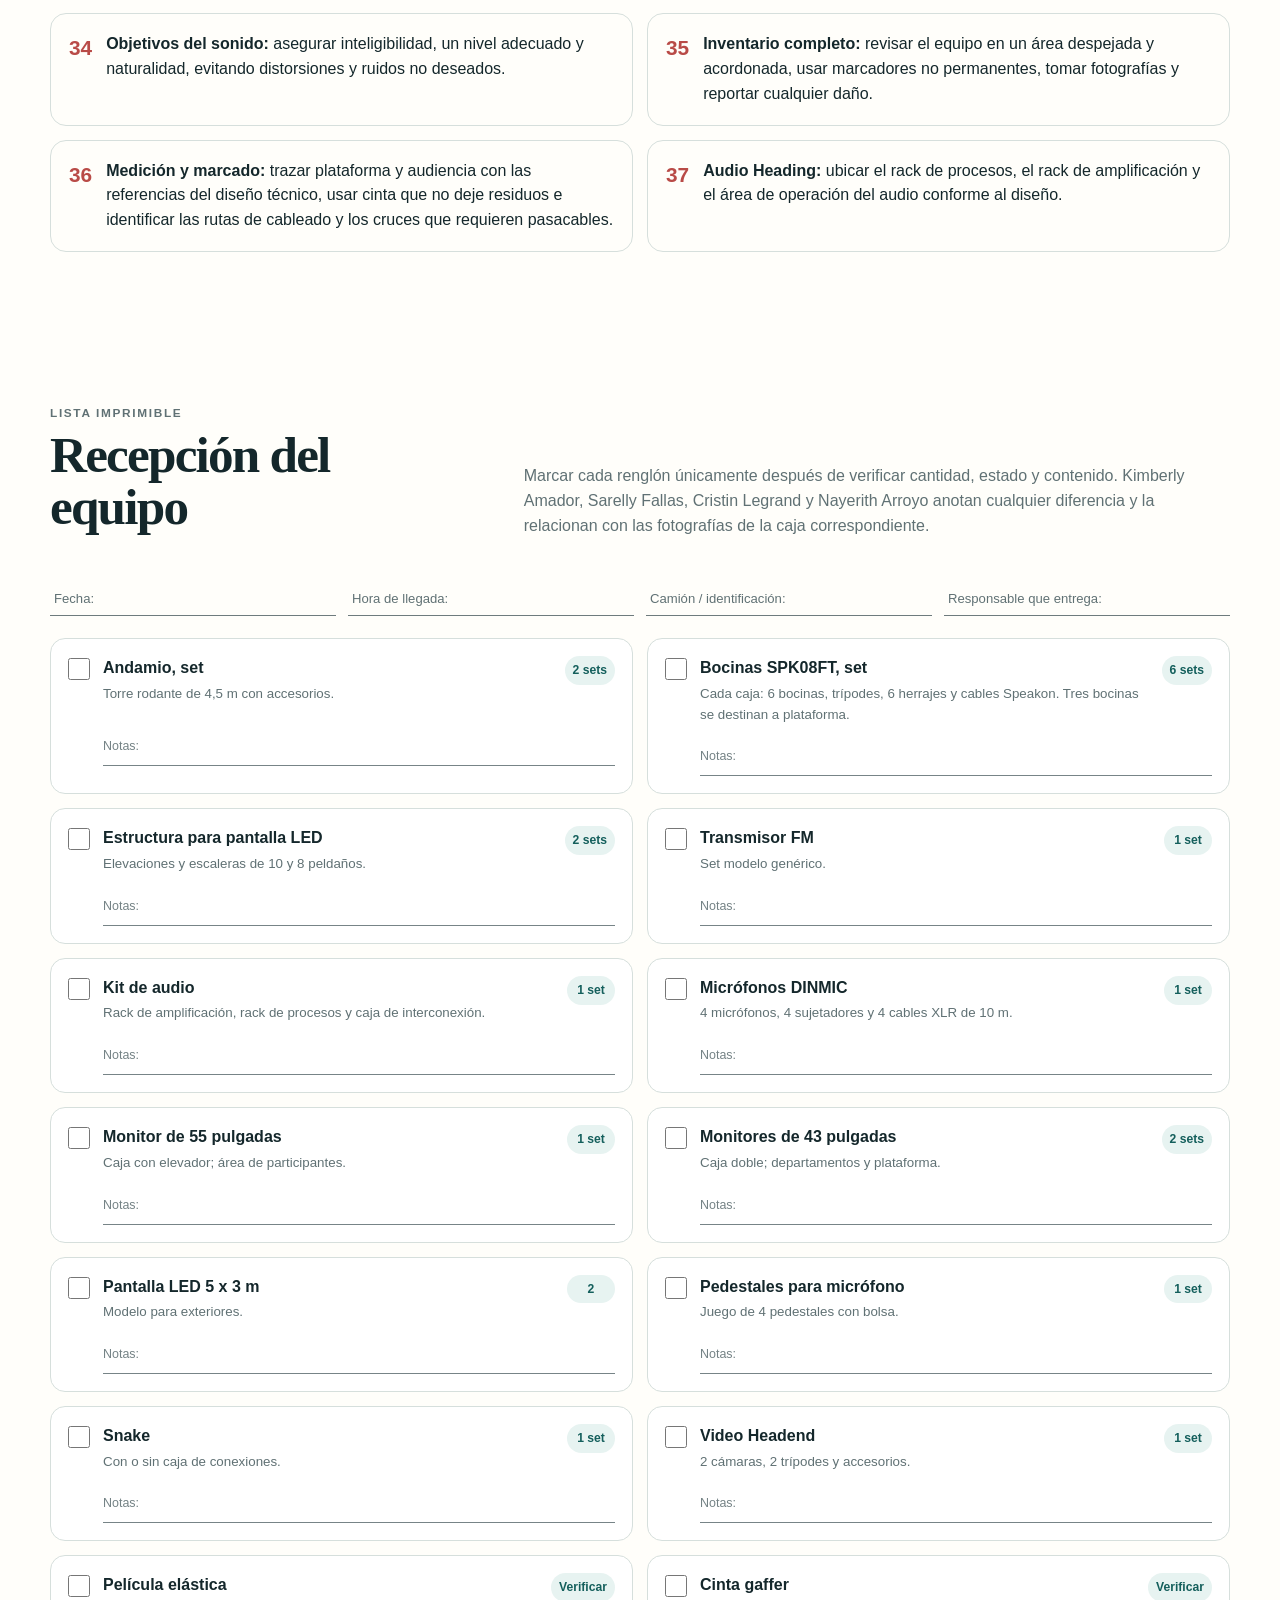
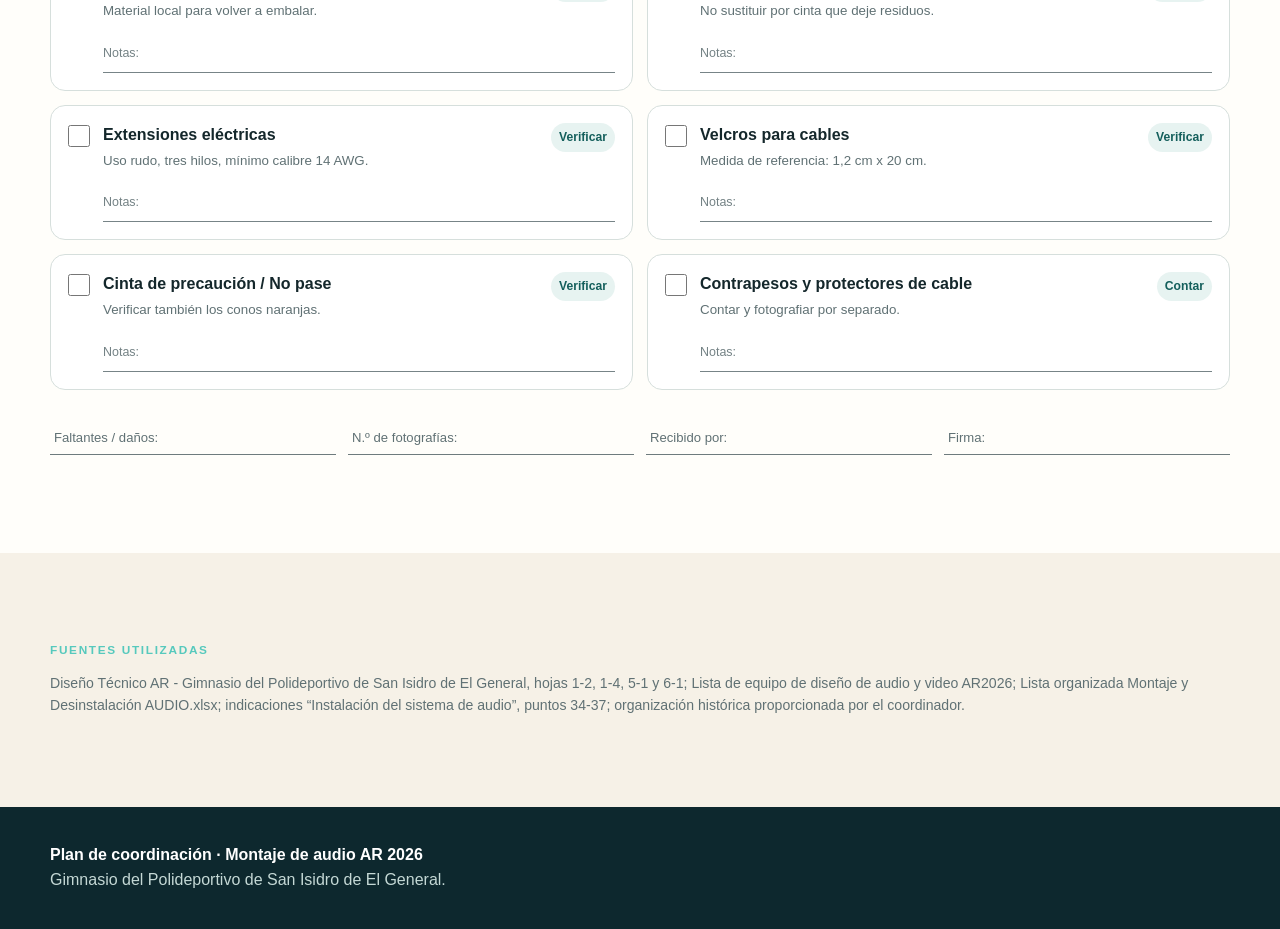
==== commit 9af00452: "Eliminar sección de seguridad Quita por completo la sección de cuidados de seguridad, mantiene la in" ====
--- a/index.html
+++ b/index.html
@@ -16,7 +16,7 @@
     <div style="height:18px"></div>
     <div class="teams">
       <article class="team special"><div class="team-top"><h3>Itinerario y Chequeo</h3></div><div class="team-body"><ul><li><b>Kimberly Amador</b></li><li><b>Sarelly Fallas</b></li><li><b>Cristin Legrand</b></li><li><b>Nayerith Arroyo</b></li></ul><p class="task">Fotografían y registran cada caja en la zona de inspección antes de entregarla al grupo correspondiente. Anotan identificación, contenido, cantidad, estado, faltantes y forma de acomodo.</p></div></article>
-      <article class="team special"><div class="team-top"><h3>Audio Headend</h3></div><div class="team-body"><ul><li><b>Joel Benavides</b></li><li><b>Ariel Lourdes</b></li><li><b>Roy Azofeifa</b></li></ul><p class="task">Primero realizan la medición y el marcado de los puntos donde se instalarán los equipos de audio, utilizando las referencias del diseño técnico y cinta que no deje residuos. Después del chequeo retiran el kit de audio, racks, interconexiones, snake, transmisor FM y micrófonos; ubican el área de operación y dejan el sistema armado siguiendo el diseño.</p></div></article>
+      <article class="team special"><div class="team-top"><h3>Audio Heading</h3></div><div class="team-body"><ul><li><b>Joel Benavides</b></li><li><b>Ariel Lourdes</b></li><li><b>Roy Azofeifa</b></li></ul><p class="task">Primero realizan la medición y el marcado de los puntos donde se instalarán los equipos de audio, utilizando las referencias del diseño técnico y cinta que no deje residuos. Después del chequeo retiran el kit de audio, racks, interconexiones, snake, transmisor FM y micrófonos; ubican el área de operación y dejan el sistema armado siguiendo el diseño.</p></div></article>
       <article class="team"><div class="team-top"><h3>Grupo 1 · Zona 1</h3></div><div class="team-body"><ul><li>Gabriela de Benavides</li><li>Carlos Alberto</li></ul><span class="tag">B-1.1 / B-1.2</span></div></article>
       <article class="team"><div class="team-top"><h3>Grupo 2 · Zona 2</h3></div><div class="team-body"><ul><li>Andretti Araya</li><li>Anita de Araya</li></ul><span class="tag">B-2.1 / B-2.2</span></div></article>
       <article class="team"><div class="team-top"><h3>Grupo 3 · Zona 3</h3></div><div class="team-body"><ul><li>Emilio Campos</li><li>Yadira</li><li>Wedwin Arroyo</li></ul><span class="tag">B-3.1 a B-3.3</span></div></article>
@@ -28,9 +28,7 @@
     <table class="schedule"><thead><tr><th>Paso</th><th>Actividad</th><th>Control</th></tr></thead><tbody><tr><td>1</td><td><b>10:00 a. m.</b> Llegada al Polideportivo, registro, reunión de seguridad, repaso del diseño y preparación del área de recepción.</td><td>Todo el personal inicia a las 10:00 a. m.</td></tr><tr><td>2</td><td><b>10:00 a. m.</b> Llegada del camión y descarga completa.</td><td>No se distribuyen cajas durante la descarga.</td></tr><tr><td>3</td><td>Traslado de todo el equipo a la zona de inspección.</td><td>Las cajas permanecen juntas y bajo supervisión.</td></tr><tr><td>4</td><td>Itinerario, chequeo, fotografías y registro de cada caja.</td><td>Ninguna caja se entrega sin quedar documentada.</td></tr><tr><td>5</td><td>Joel Benavides, Ariel Lourdes y Roy Azofeifa miden y marcan los puntos de instalación, el área de operación y las rutas del cableado.</td><td>Usar las referencias del diseño técnico y cinta que no deje residuos.</td></tr><tr><td>6</td><td>Cada grupo retira las cajas asignadas a su zona.</td><td>La entrega queda relacionada con el grupo y la zona.</td></tr><tr><td>7</td><td>Para planta alta, trasladar las cajas hasta la escalera y coordinar su subida.</td><td><b>Nunca deben quedar cajas sin supervisión.</b></td></tr><tr><td>8</td><td>Montaje, cableado, etiquetado, protección y prueba del sistema de audio.</td><td>Todo el audio queda listo el miércoles.</td></tr></tbody></table>
   </div></section>
 
-  <section class="section"><div class="shell"><div class="section-head"><div><p class="kicker">Instalación del sistema de audio</p><h2>Criterios para el montaje</h2></div><p>Estas indicaciones se aplican durante la inspección, el marcado, la instalación y la prueba final del sistema.</p></div><div class="safety"><article><b>34</b><p><strong>Objetivos del sonido:</strong> asegurar inteligibilidad, un nivel adecuado y naturalidad, evitando distorsiones y ruidos no deseados.</p></article><article><b>35</b><p><strong>Inventario completo:</strong> revisar el equipo en un área despejada y acordonada, usar marcadores no permanentes, tomar fotografías y reportar cualquier daño.</p></article><article><b>36</b><p><strong>Medición y marcado:</strong> trazar plataforma y audiencia con las referencias del diseño técnico, usar cinta que no deje residuos e identificar las rutas de cableado y los cruces que requieren pasacables.</p></article><article><b>37</b><p><strong>Audio Headend:</strong> ubicar el rack de procesos, el rack de amplificación y el área de operación del audio conforme al diseño.</p></article></div></div></section>
-
-  <section class="section alt"><div class="shell"><div class="section-head"><div><p class="kicker">Seguridad</p><h2>Cuidados esenciales para trabajar con seguridad</h2></div><p>Estas recomendaciones salen directamente del diseño técnico y nos ayudan a proteger a los voluntarios, el equipo y a quienes utilizarán el lugar.</p></div><div class="safety"><article><b>01</b><p>El <strong>electricista calificado ya asignado en el otro grupo</strong> conecta los PDU al tablero.</p></article><article><b>02</b><p>Altura de referencia: 2,5 m en piso y 3,0 m en gradería; la inclinación apunta hacia la penúltima fila.</p></article><article><b>03</b><p>Si se reciben contrapesos, colocar tres por cada trípode. Delimitar cualquier zona de riesgo.</p></article><article><b>04</b><p>Usar protectores en cruces peatonales; si no alcanzan, priorizar mayor tránsito y usar únicamente cinta gaffer.</p></article><article><b>05</b><p>Confirmar tierra física común antes de conectar o encender racks, headend o pantallas.</p></article><article><b>06</b><p>Prueba de cobertura objetivo entre 65 y 85 dB, ajustada al ruido ambiental y sin modificar el diseño sin aprobación.</p></article></div></div></section>
+  <section class="section"><div class="shell"><div class="section-head"><div><p class="kicker">Instalación del sistema de audio</p><h2>Criterios para el montaje</h2></div><p>Estas indicaciones se aplican durante la inspección, el marcado, la instalación y la prueba final del sistema.</p></div><div class="safety"><article><b>34</b><p><strong>Objetivos del sonido:</strong> asegurar inteligibilidad, un nivel adecuado y naturalidad, evitando distorsiones y ruidos no deseados.</p></article><article><b>35</b><p><strong>Inventario completo:</strong> revisar el equipo en un área despejada y acordonada, usar marcadores no permanentes, tomar fotografías y reportar cualquier daño.</p></article><article><b>36</b><p><strong>Medición y marcado:</strong> trazar plataforma y audiencia con las referencias del diseño técnico, usar cinta que no deje residuos e identificar las rutas de cableado y los cruces que requieren pasacables.</p></article><article><b>37</b><p><strong>Audio Heading:</strong> ubicar el rack de procesos, el rack de amplificación y el área de operación del audio conforme al diseño.</p></article></div></div></section>
 
   <section class="section"><div class="shell"><div class="section-head"><div><p class="kicker">Lista imprimible</p><h2>Recepción del equipo</h2></div><p>Marcar cada renglón únicamente después de verificar cantidad, estado y contenido. Kimberly Amador, Sarelly Fallas, Cristin Legrand y Nayerith Arroyo anotan cualquier diferencia y la relacionan con las fotografías de la caja correspondiente.</p></div>
     <div class="log-fields"><div>Fecha:</div><div>Hora de llegada:</div><div>Camión / identificación:</div><div>Responsable que entrega:</div></div>
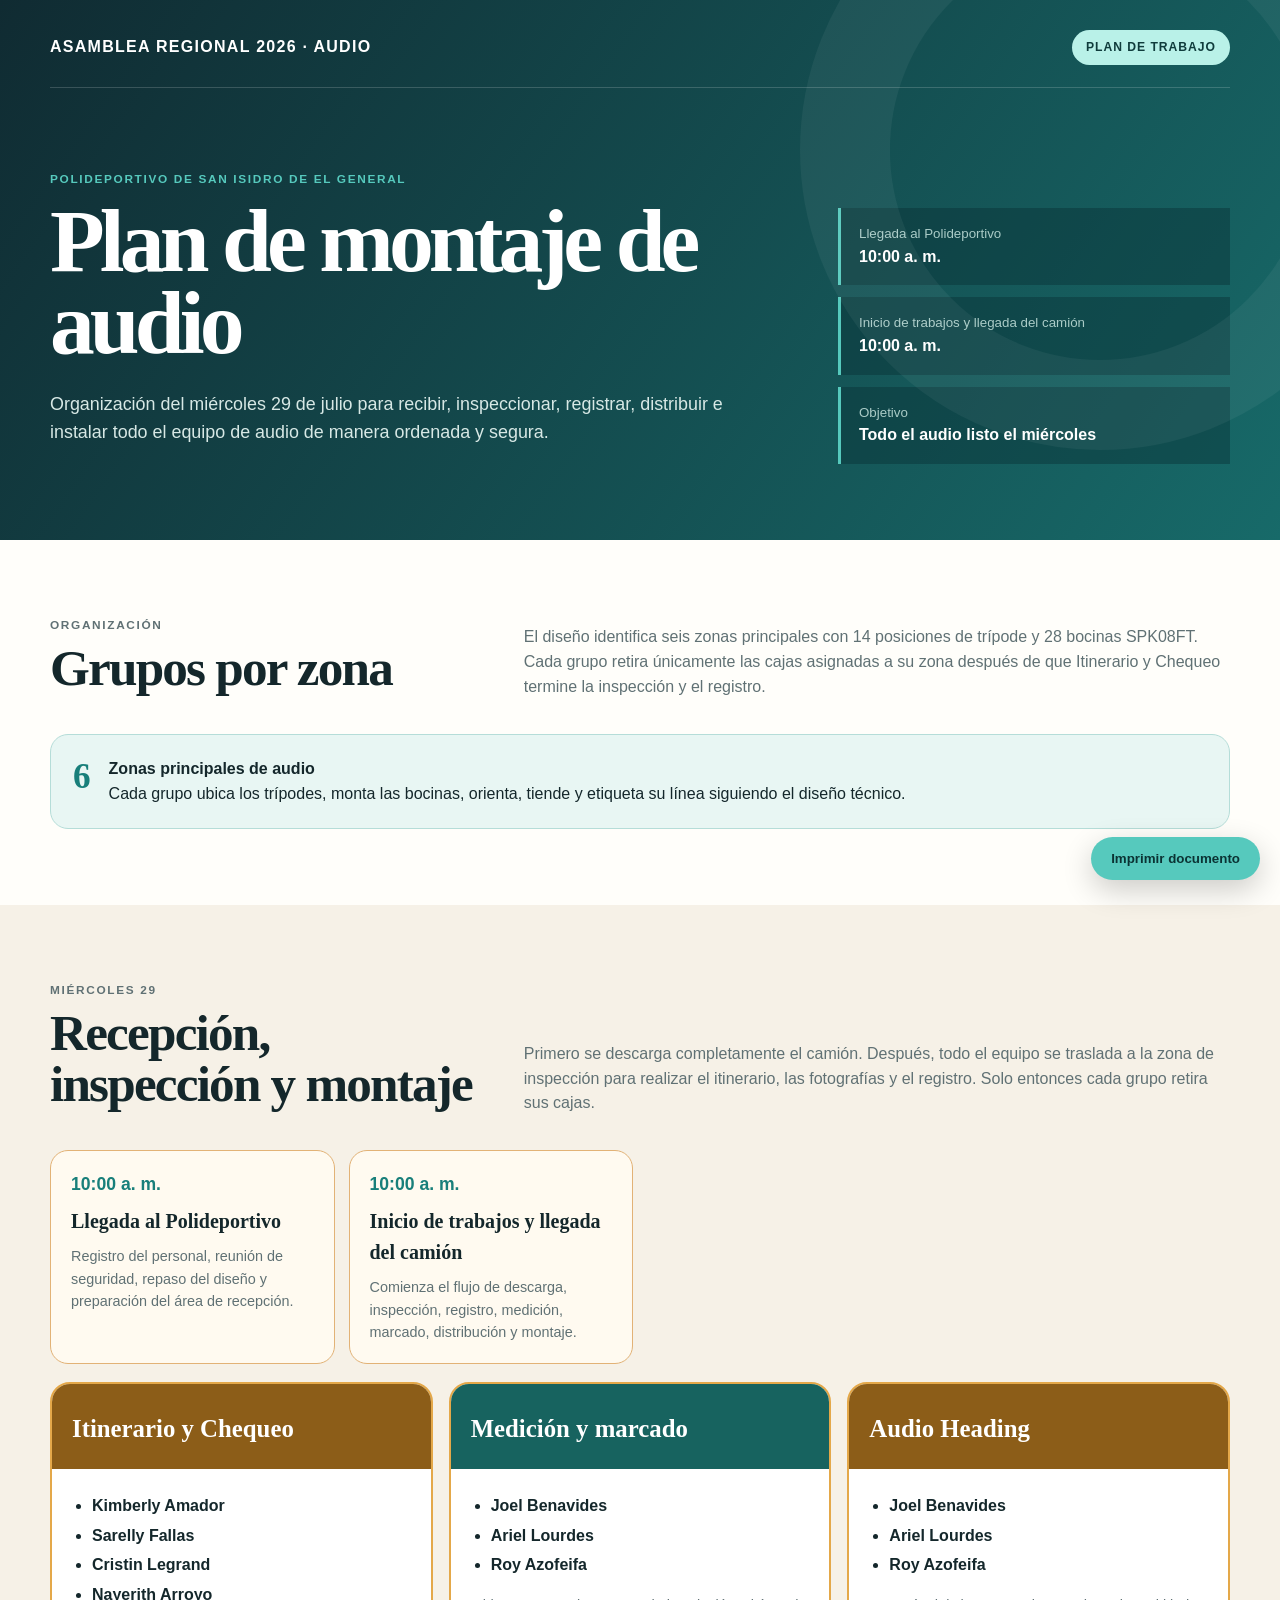
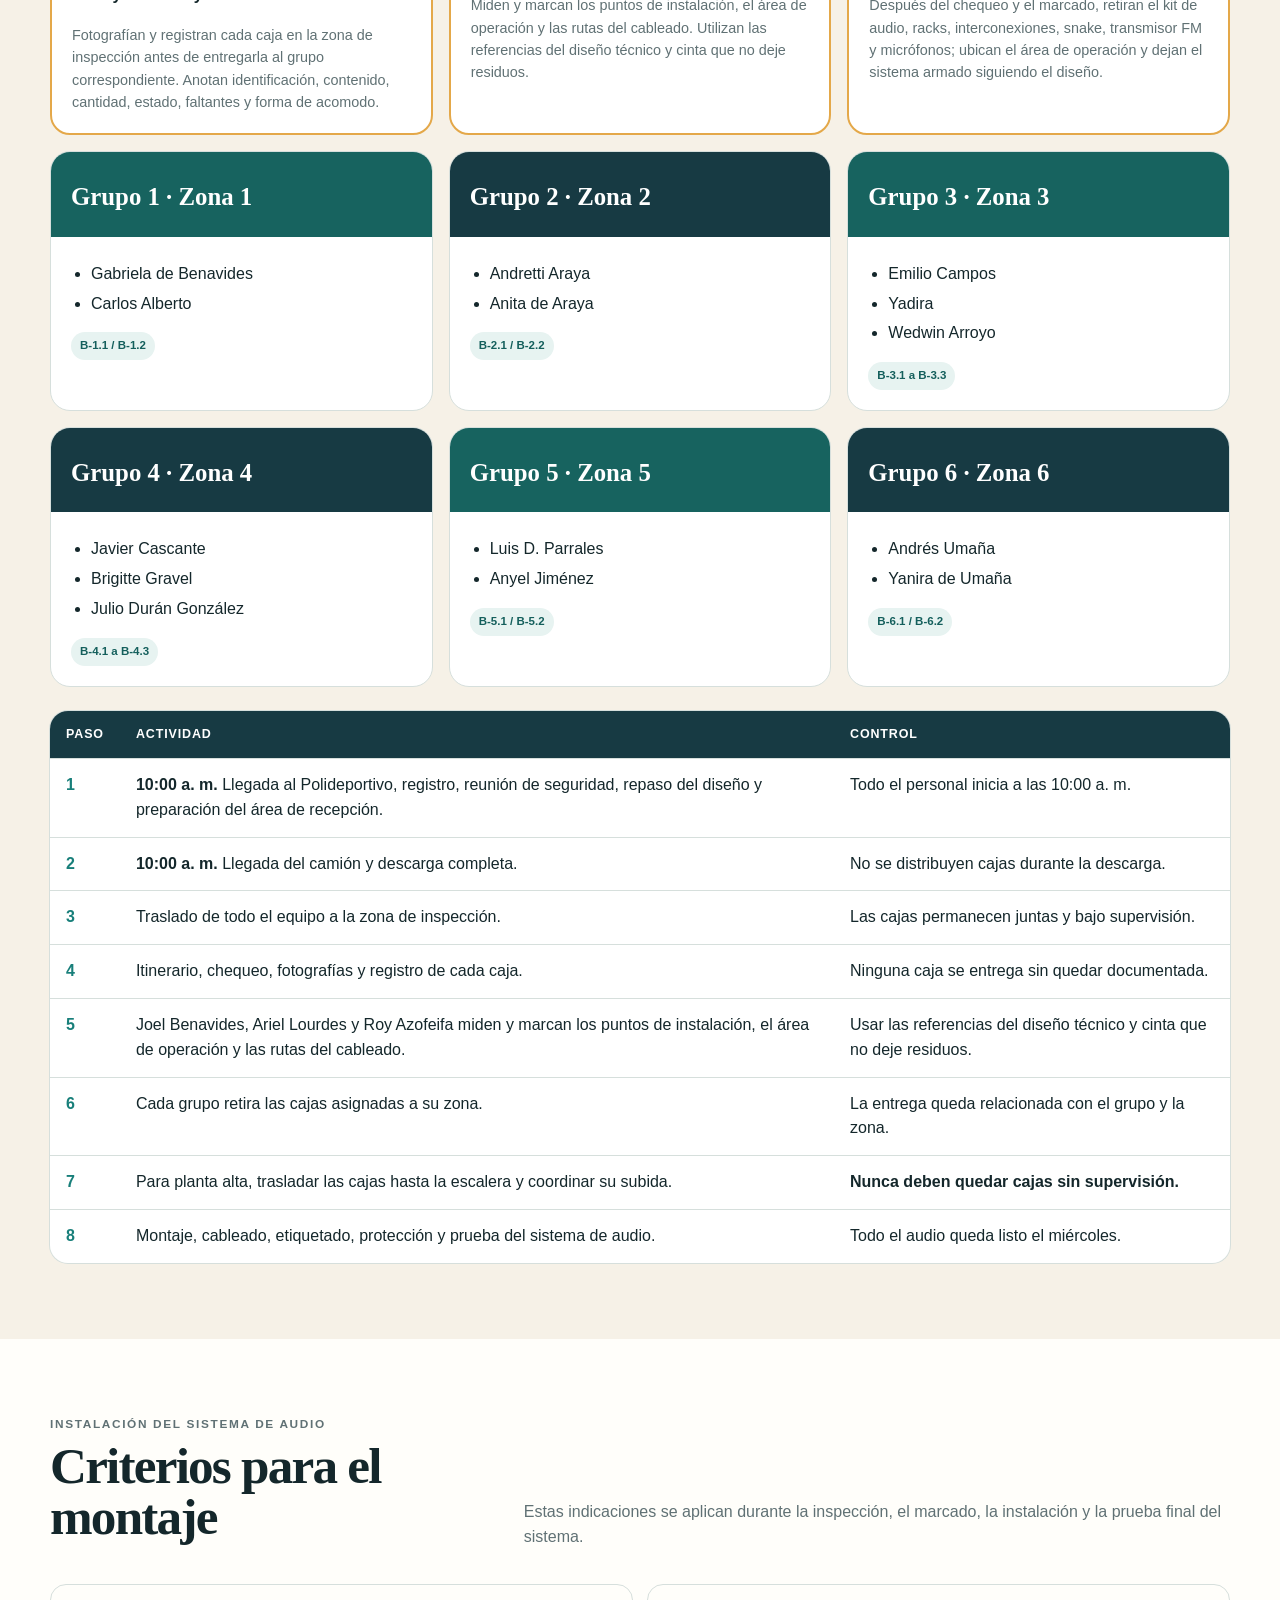
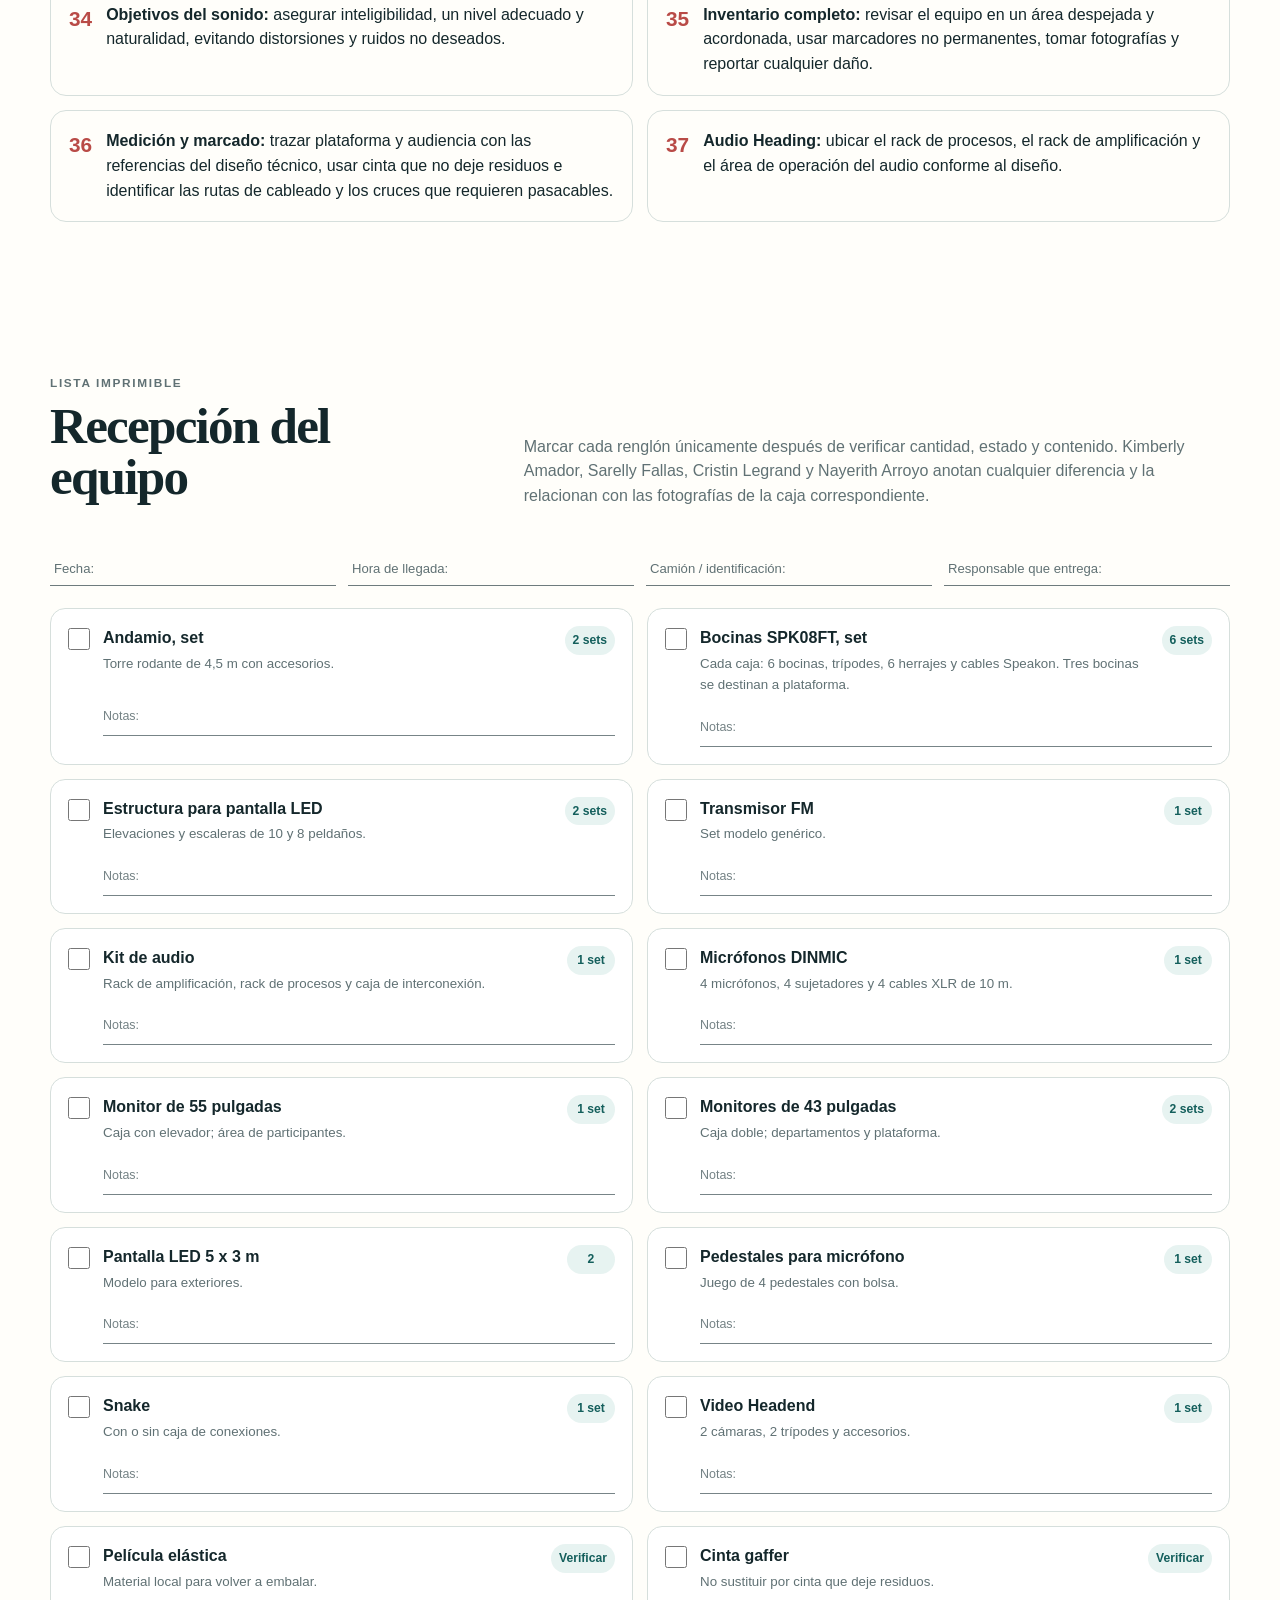
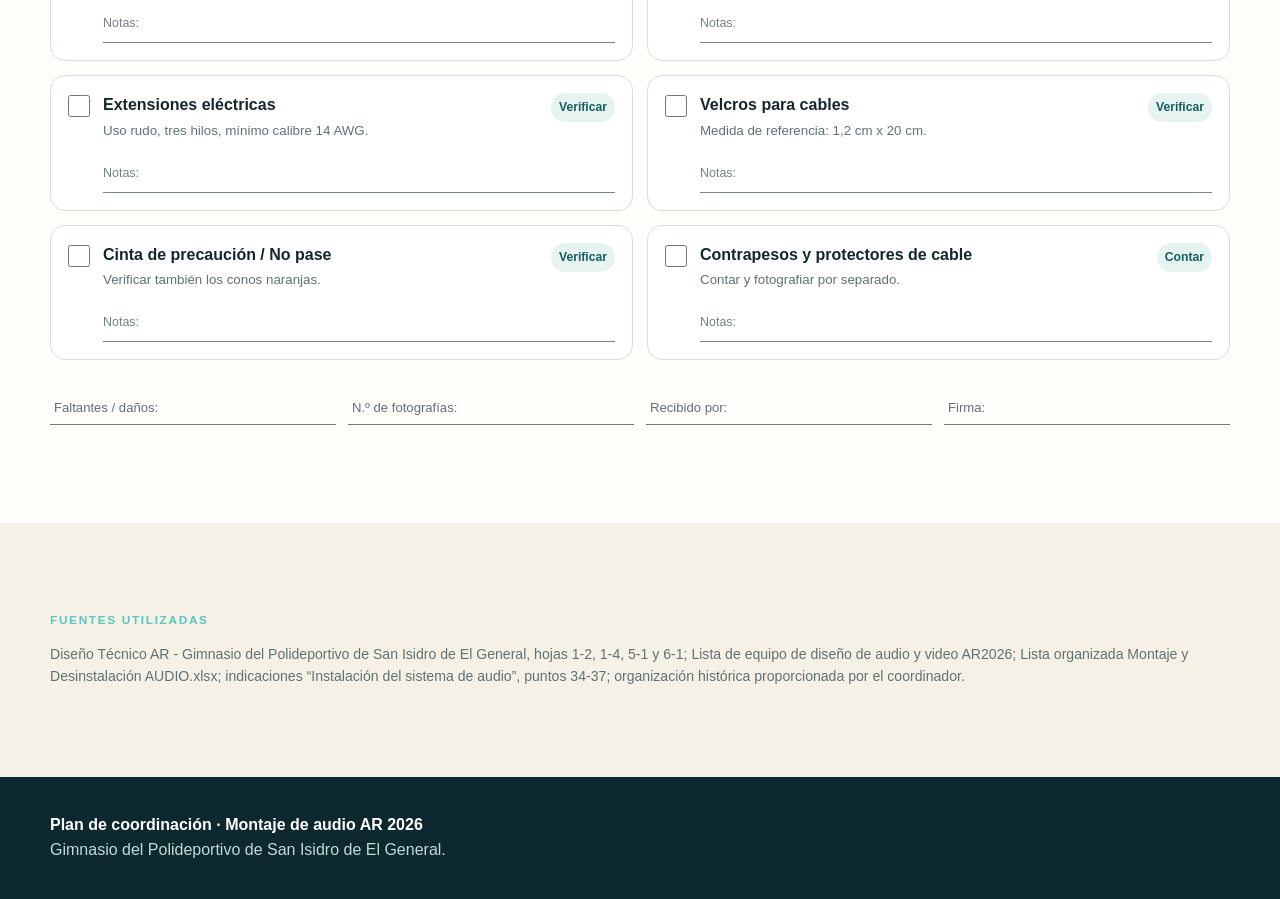
==== commit b6401ea7: "Destacar medición y marcado Agrega una tarjeta independiente de Medición y marcado después de Itiner" ====
--- a/index.html
+++ b/index.html
@@ -16,7 +16,8 @@
     <div style="height:18px"></div>
     <div class="teams">
       <article class="team special"><div class="team-top"><h3>Itinerario y Chequeo</h3></div><div class="team-body"><ul><li><b>Kimberly Amador</b></li><li><b>Sarelly Fallas</b></li><li><b>Cristin Legrand</b></li><li><b>Nayerith Arroyo</b></li></ul><p class="task">Fotografían y registran cada caja en la zona de inspección antes de entregarla al grupo correspondiente. Anotan identificación, contenido, cantidad, estado, faltantes y forma de acomodo.</p></div></article>
-      <article class="team special"><div class="team-top"><h3>Audio Heading</h3></div><div class="team-body"><ul><li><b>Joel Benavides</b></li><li><b>Ariel Lourdes</b></li><li><b>Roy Azofeifa</b></li></ul><p class="task">Primero realizan la medición y el marcado de los puntos donde se instalarán los equipos de audio, utilizando las referencias del diseño técnico y cinta que no deje residuos. Después del chequeo retiran el kit de audio, racks, interconexiones, snake, transmisor FM y micrófonos; ubican el área de operación y dejan el sistema armado siguiendo el diseño.</p></div></article>
+      <article class="team special"><div class="team-top"><h3>Medición y marcado</h3></div><div class="team-body"><ul><li><b>Joel Benavides</b></li><li><b>Ariel Lourdes</b></li><li><b>Roy Azofeifa</b></li></ul><p class="task">Miden y marcan los puntos de instalación, el área de operación y las rutas del cableado. Utilizan las referencias del diseño técnico y cinta que no deje residuos.</p></div></article>
+      <article class="team special"><div class="team-top"><h3>Audio Heading</h3></div><div class="team-body"><ul><li><b>Joel Benavides</b></li><li><b>Ariel Lourdes</b></li><li><b>Roy Azofeifa</b></li></ul><p class="task">Después del chequeo y el marcado, retiran el kit de audio, racks, interconexiones, snake, transmisor FM y micrófonos; ubican el área de operación y dejan el sistema armado siguiendo el diseño.</p></div></article>
       <article class="team"><div class="team-top"><h3>Grupo 1 · Zona 1</h3></div><div class="team-body"><ul><li>Gabriela de Benavides</li><li>Carlos Alberto</li></ul><span class="tag">B-1.1 / B-1.2</span></div></article>
       <article class="team"><div class="team-top"><h3>Grupo 2 · Zona 2</h3></div><div class="team-body"><ul><li>Andretti Araya</li><li>Anita de Araya</li></ul><span class="tag">B-2.1 / B-2.2</span></div></article>
       <article class="team"><div class="team-top"><h3>Grupo 3 · Zona 3</h3></div><div class="team-body"><ul><li>Emilio Campos</li><li>Yadira</li><li>Wedwin Arroyo</li></ul><span class="tag">B-3.1 a B-3.3</span></div></article>
@@ -56,7 +57,7 @@
   </div></section>
 
 
-  <section class="section alt source-section"><div class="shell sources"><p class="kicker">Fuentes utilizadas</p><p>Diseño Técnico AR - Gimnasio del Polideportivo de San Isidro de El General, hojas 1-2, 1-4, 5-1 y 6-1; Lista de equipo de diseño de audio y video AR2026; Lista organizada Montaje y Desinstalación AUDIO.xlsx; indicaciones “Instalación del sistema de audio”, puntos 34-37; organización histórica proporcionada por el coordinador.</p></div></section>
+  <section class="section alt source-section"><div class="shell sources"><p class="kicker">Fuentes utilizadas</p><p>Diseño Técnico AR - Gimnasio del Polideportivo de San Isidro de El General, hojas 1-2, 1-4, 5-1 y 6-1; Lista de equipo de diseño de audio y video AR2026; Lista organizada Montaje y Desinstalación AUDIO.xlsx; indicaciones “Instalación del sistema de audio”, puntos 34-37; organización histórica proporcionada por el coordinador.</p><p class="print-footer"><strong>Plan de coordinación · Montaje de audio AR 2026</strong><br>Gimnasio del Polideportivo de San Isidro de El General.</p></div></section>
   <footer><div class="shell"><strong>Plan de coordinación · Montaje de audio AR 2026</strong><br>Gimnasio del Polideportivo de San Isidro de El General.</div></footer>
   <button class="print" id="printButton" type="button">Imprimir documento</button>
   <script src="script.js"></script>
--- a/styles.css
+++ b/styles.css
@@ -2,4 +2,7 @@
 
 .checklist-grid{display:grid;grid-template-columns:repeat(2,1fr);gap:14px}.check-item{display:grid;grid-template-columns:auto 1fr auto;gap:13px;align-items:start;padding:17px;border:1px solid var(--line);border-radius:15px;background:#fff}.check-item:after{content:"Notas:";grid-column:2/4;min-height:28px;padding-top:9px;border-bottom:1px solid #778487;color:#748285;font-size:.78rem}.check-item input{width:22px;height:22px;margin:2px 0;accent-color:var(--teal)}.check-item strong,.check-item small{display:block}.check-item small{color:var(--muted);margin-top:3px}.qty{min-width:48px;text-align:center;background:#e7f3f1;color:#145f5c;padding:5px 8px;border-radius:999px;font-size:.76rem;font-weight:900}.log-fields{display:grid;grid-template-columns:repeat(4,1fr);gap:12px;margin:22px 0}.log-fields div{border-bottom:1px solid #6e7b7d;padding:16px 4px 6px;color:var(--muted);font-size:.82rem}@media(max-width:700px){.checklist-grid,.log-fields{grid-template-columns:1fr}}@media print{.check-item input{appearance:none;border:1.5px solid #111;border-radius:2px;background:#fff}.checklist-grid{grid-template-columns:repeat(2,1fr)}.check-item{padding:10px}.check-item:after{min-height:24px}.log-fields{grid-template-columns:repeat(4,1fr)}}
 
-@media print{.section{padding:22px 0}.check-item{padding:7px}.check-item:after{min-height:18px;padding-top:5px}.source-section{padding:10px 0;break-inside:avoid}.sources{font-size:8pt;line-height:1.25}.sources p{margin:3px 0}footer{padding:10px 0;break-inside:avoid;font-size:8.5pt}}
+@media print{body{font-size:10.5pt}.section{padding:18px 0}.check-item{padding:5px}.check-item:after{min-height:14px;padding-top:3px}.source-section{padding:6px 0;break-inside:avoid}.sources{font-size:7.8pt;line-height:1.2}.sources p{margin:2px 0}footer{padding:6px 0;break-inside:avoid;font-size:8.2pt}}
+
+.print-footer{display:none}
+@media print{.print-footer{display:block;margin-top:5px!important;padding-top:5px;border-top:1px solid var(--line);color:var(--navy)}footer{display:none}}
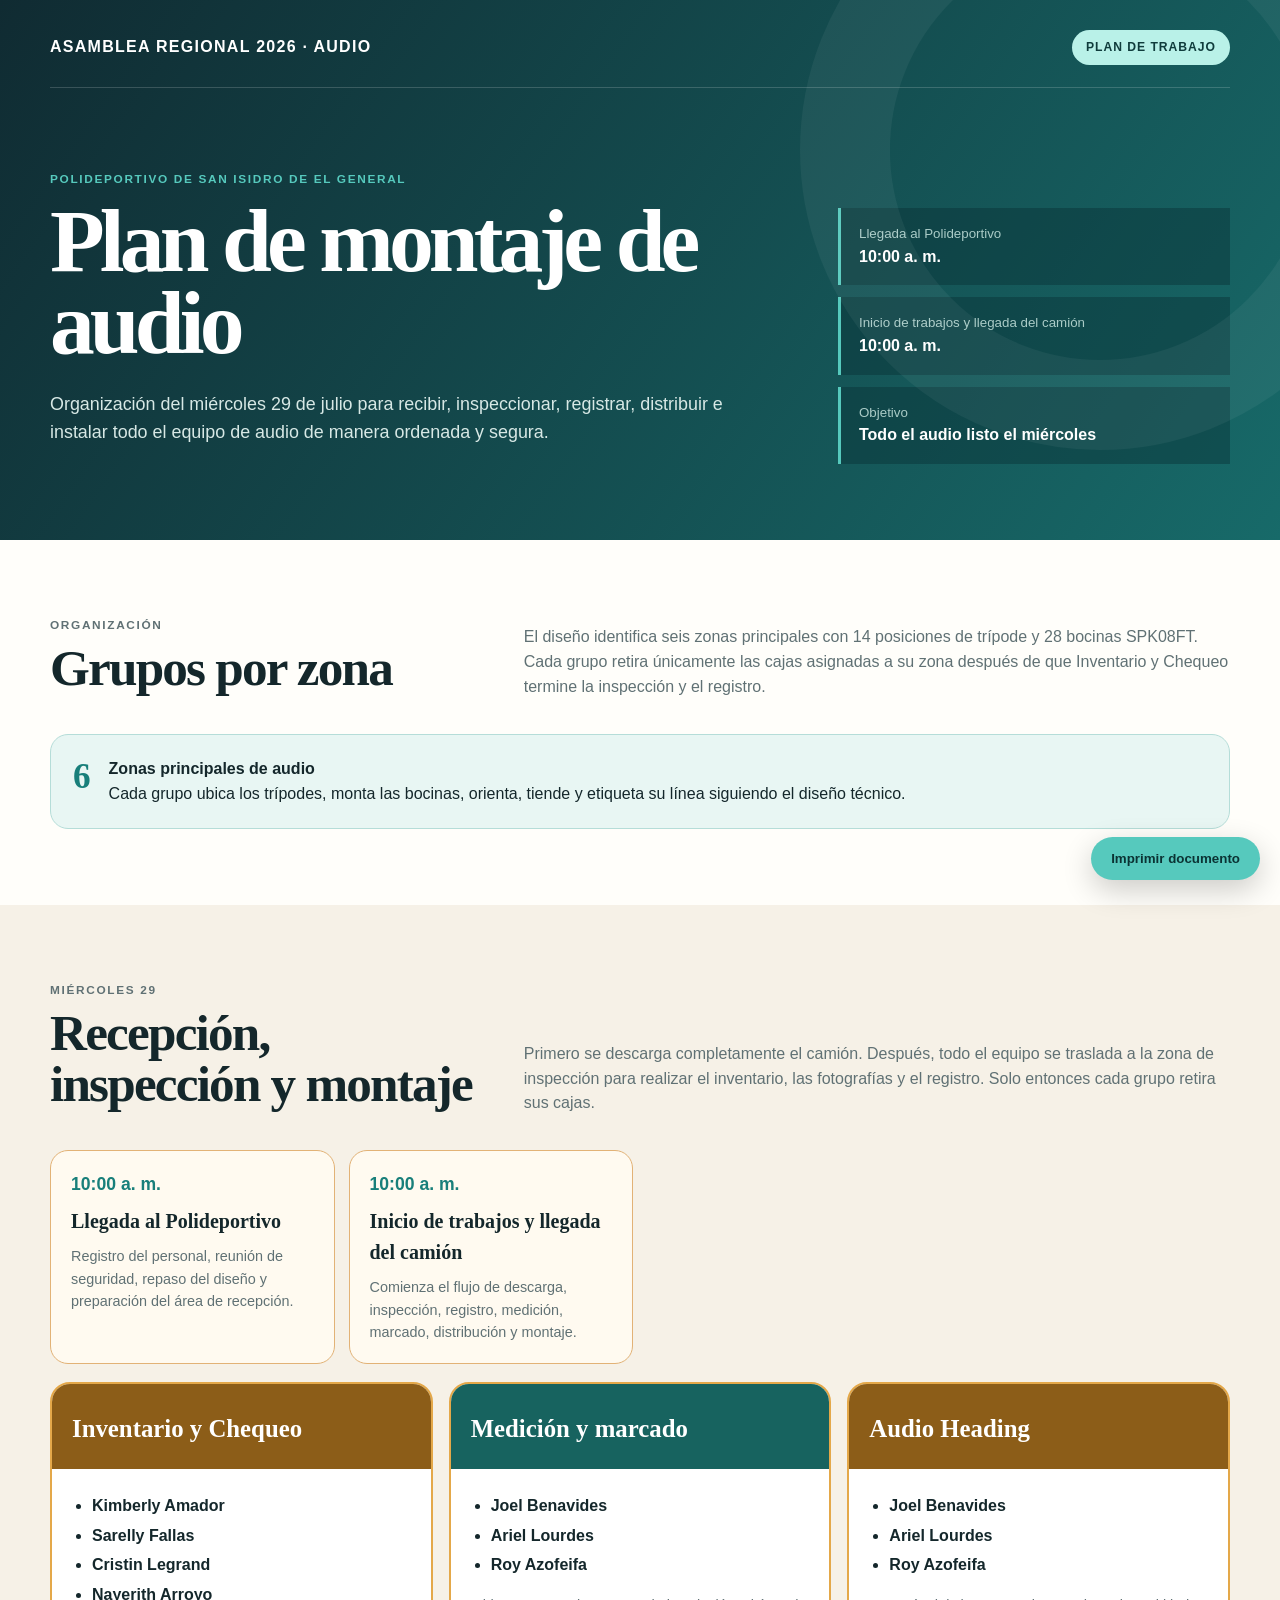
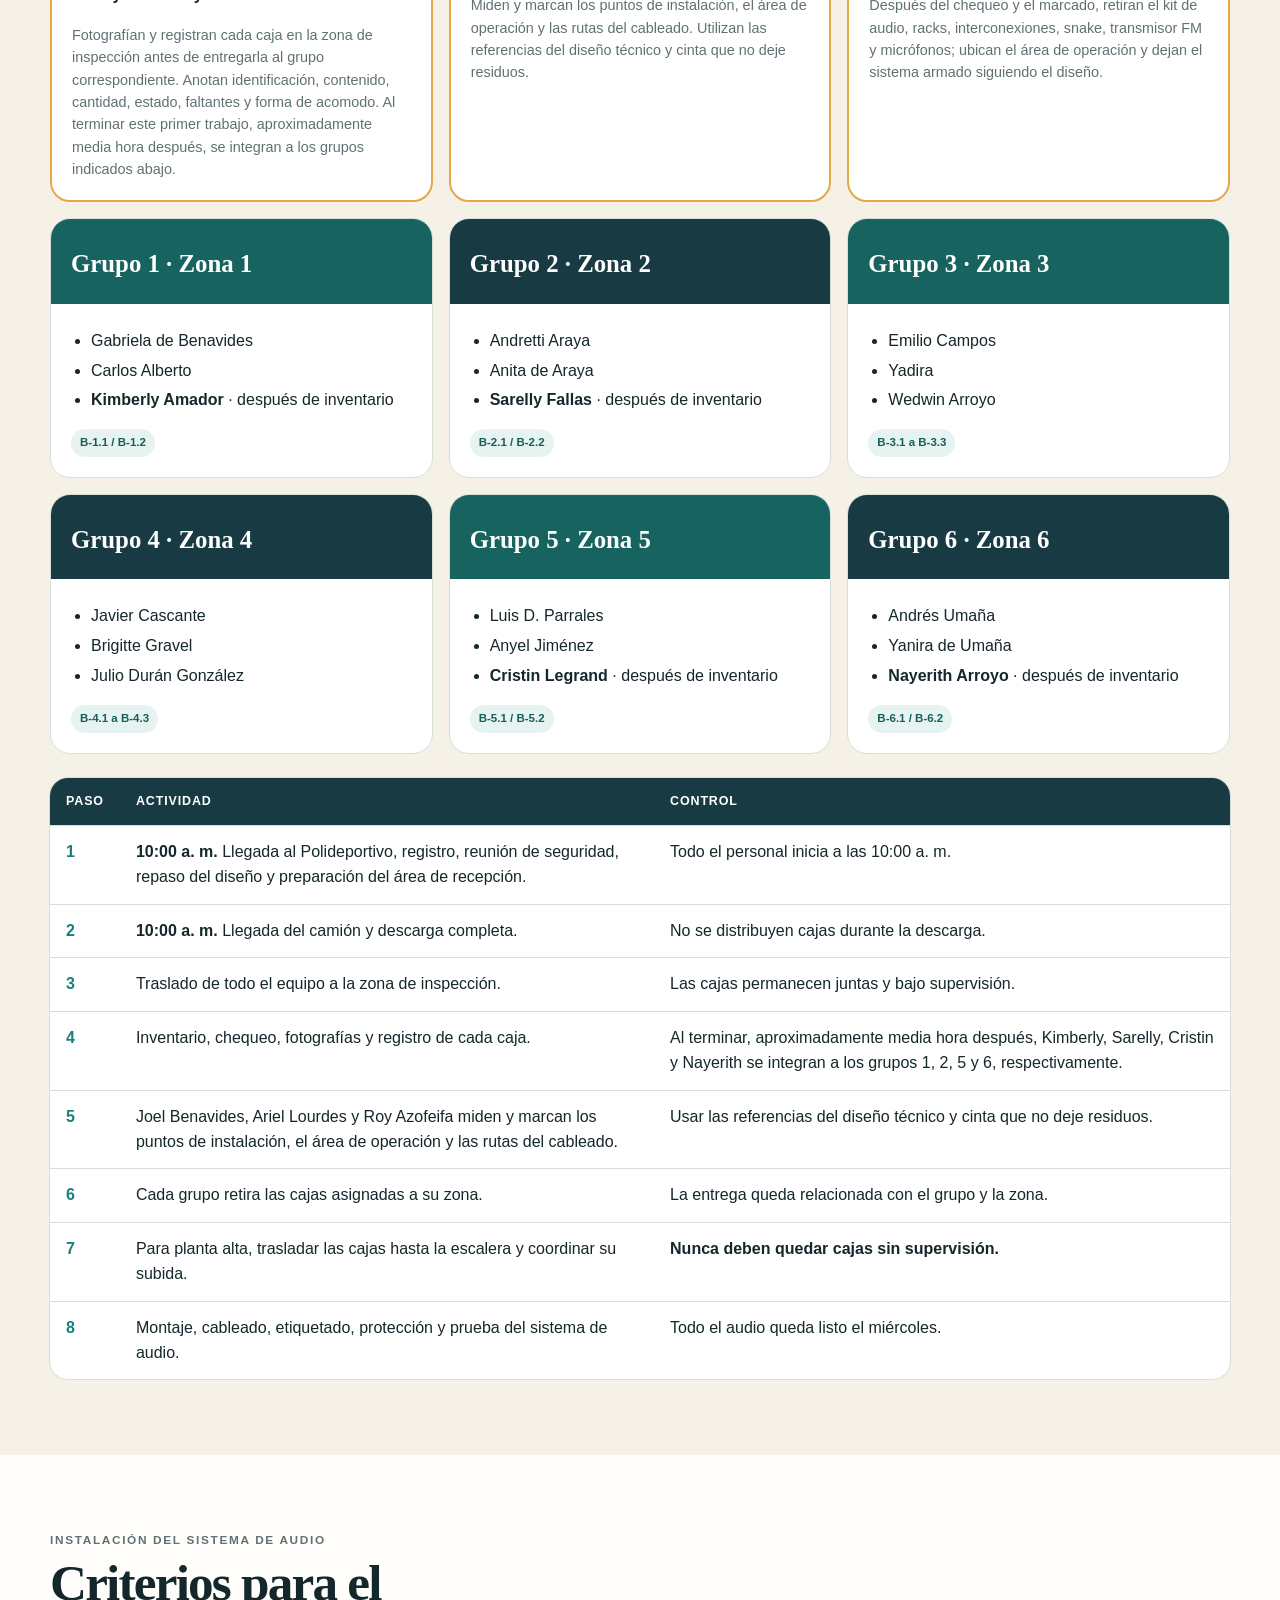
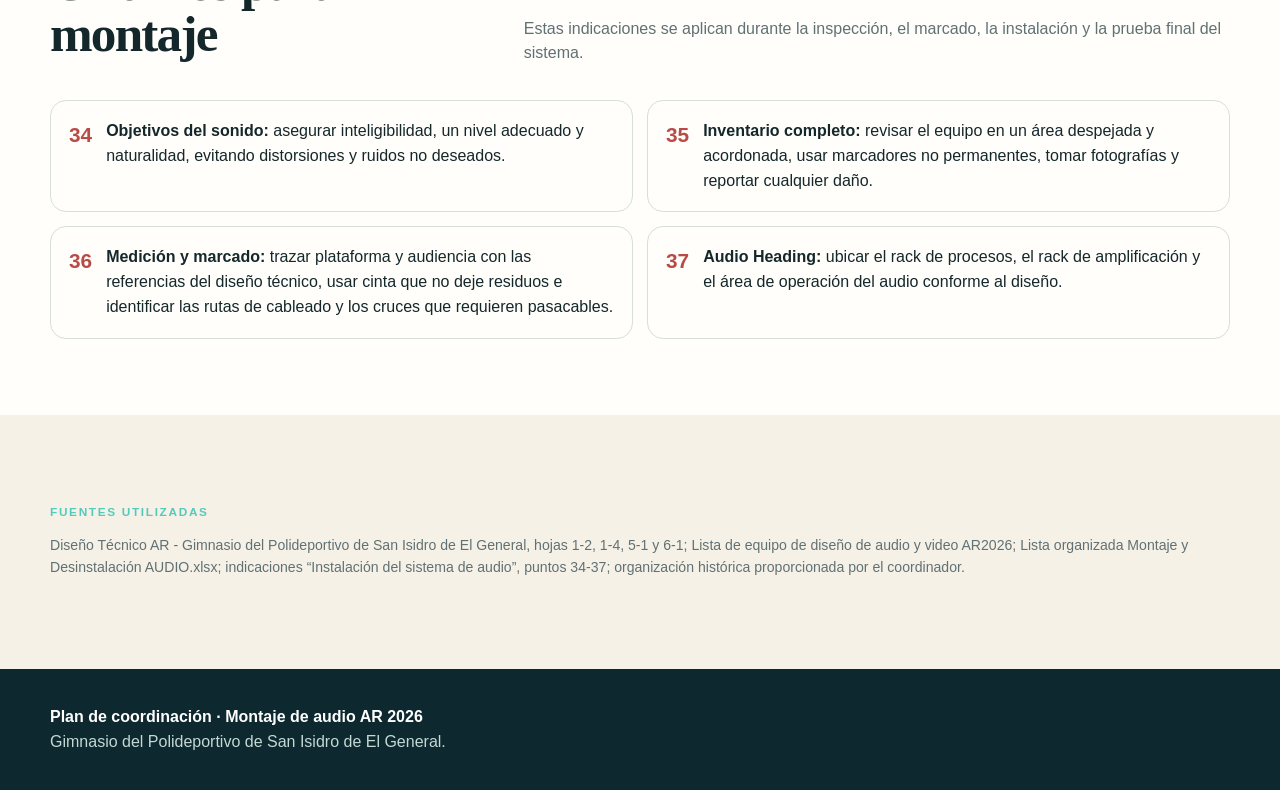
==== commit 1b28f6cd: "Actualizar inventario y grupos Cambia Itinerario por Inventario, elimina la sección Recepción del eq" ====
--- a/index.html
+++ b/index.html
@@ -9,53 +9,27 @@
 <body>
   <header class="hero"><div class="shell"><div class="brand"><strong>ASAMBLEA REGIONAL 2026 · AUDIO</strong><span class="status">Plan de trabajo</span></div><div class="hero-grid"><div><p class="eyebrow">Polideportivo de San Isidro de El General</p><h1>Plan de montaje de audio</h1><p class="lead">Organización del miércoles 29 de julio para recibir, inspeccionar, registrar, distribuir e instalar todo el equipo de audio de manera ordenada y segura.</p></div><div class="hero-facts"><div><small>Llegada al Polideportivo</small><b>10:00 a. m.</b></div><div><small>Inicio de trabajos y llegada del camión</small><b>10:00 a. m.</b></div><div><small>Objetivo</small><b>Todo el audio listo el miércoles</b></div></div></div></div></header>
 
-  <section class="section"><div class="shell"><div class="section-head"><div><p class="kicker">Organización</p><h2>Grupos por zona</h2></div><p>El diseño identifica seis zonas principales con 14 posiciones de trípode y 28 bocinas SPK08FT. Cada grupo retira únicamente las cajas asignadas a su zona después de que Itinerario y Chequeo termine la inspección y el registro.</p></div><div class="callout"><div class="num">6</div><p><b>Zonas principales de audio</b><br>Cada grupo ubica los trípodes, monta las bocinas, orienta, tiende y etiqueta su línea siguiendo el diseño técnico.</p></div></div></section>
+  <section class="section"><div class="shell"><div class="section-head"><div><p class="kicker">Organización</p><h2>Grupos por zona</h2></div><p>El diseño identifica seis zonas principales con 14 posiciones de trípode y 28 bocinas SPK08FT. Cada grupo retira únicamente las cajas asignadas a su zona después de que Inventario y Chequeo termine la inspección y el registro.</p></div><div class="callout"><div class="num">6</div><p><b>Zonas principales de audio</b><br>Cada grupo ubica los trípodes, monta las bocinas, orienta, tiende y etiqueta su línea siguiendo el diseño técnico.</p></div></div></section>
 
-  <section class="section alt"><div class="shell"><div class="section-head"><div><p class="kicker">Miércoles 29</p><h2>Recepción, inspección y montaje</h2></div><p>Primero se descarga completamente el camión. Después, todo el equipo se traslada a la zona de inspección para realizar el itinerario, las fotografías y el registro. Solo entonces cada grupo retira sus cajas.</p></div>
+  <section class="section alt"><div class="shell"><div class="section-head"><div><p class="kicker">Miércoles 29</p><h2>Recepción, inspección y montaje</h2></div><p>Primero se descarga completamente el camión. Después, todo el equipo se traslada a la zona de inspección para realizar el inventario, las fotografías y el registro. Solo entonces cada grupo retira sus cajas.</p></div>
     <div class="timeline"><article class="time-card critical"><time>10:00 a. m.</time><h3>Llegada al Polideportivo</h3><p>Registro del personal, reunión de seguridad, repaso del diseño y preparación del área de recepción.</p></article><article class="time-card critical"><time>10:00 a. m.</time><h3>Inicio de trabajos y llegada del camión</h3><p>Comienza el flujo de descarga, inspección, registro, medición, marcado, distribución y montaje.</p></article></div>
     <div style="height:18px"></div>
     <div class="teams">
-      <article class="team special"><div class="team-top"><h3>Itinerario y Chequeo</h3></div><div class="team-body"><ul><li><b>Kimberly Amador</b></li><li><b>Sarelly Fallas</b></li><li><b>Cristin Legrand</b></li><li><b>Nayerith Arroyo</b></li></ul><p class="task">Fotografían y registran cada caja en la zona de inspección antes de entregarla al grupo correspondiente. Anotan identificación, contenido, cantidad, estado, faltantes y forma de acomodo.</p></div></article>
+      <article class="team special"><div class="team-top"><h3>Inventario y Chequeo</h3></div><div class="team-body"><ul><li><b>Kimberly Amador</b></li><li><b>Sarelly Fallas</b></li><li><b>Cristin Legrand</b></li><li><b>Nayerith Arroyo</b></li></ul><p class="task">Fotografían y registran cada caja en la zona de inspección antes de entregarla al grupo correspondiente. Anotan identificación, contenido, cantidad, estado, faltantes y forma de acomodo. Al terminar este primer trabajo, aproximadamente media hora después, se integran a los grupos indicados abajo.</p></div></article>
       <article class="team special"><div class="team-top"><h3>Medición y marcado</h3></div><div class="team-body"><ul><li><b>Joel Benavides</b></li><li><b>Ariel Lourdes</b></li><li><b>Roy Azofeifa</b></li></ul><p class="task">Miden y marcan los puntos de instalación, el área de operación y las rutas del cableado. Utilizan las referencias del diseño técnico y cinta que no deje residuos.</p></div></article>
       <article class="team special"><div class="team-top"><h3>Audio Heading</h3></div><div class="team-body"><ul><li><b>Joel Benavides</b></li><li><b>Ariel Lourdes</b></li><li><b>Roy Azofeifa</b></li></ul><p class="task">Después del chequeo y el marcado, retiran el kit de audio, racks, interconexiones, snake, transmisor FM y micrófonos; ubican el área de operación y dejan el sistema armado siguiendo el diseño.</p></div></article>
-      <article class="team"><div class="team-top"><h3>Grupo 1 · Zona 1</h3></div><div class="team-body"><ul><li>Gabriela de Benavides</li><li>Carlos Alberto</li></ul><span class="tag">B-1.1 / B-1.2</span></div></article>
-      <article class="team"><div class="team-top"><h3>Grupo 2 · Zona 2</h3></div><div class="team-body"><ul><li>Andretti Araya</li><li>Anita de Araya</li></ul><span class="tag">B-2.1 / B-2.2</span></div></article>
+      <article class="team"><div class="team-top"><h3>Grupo 1 · Zona 1</h3></div><div class="team-body"><ul><li>Gabriela de Benavides</li><li>Carlos Alberto</li><li><b>Kimberly Amador</b> · después de inventario</li></ul><span class="tag">B-1.1 / B-1.2</span></div></article>
+      <article class="team"><div class="team-top"><h3>Grupo 2 · Zona 2</h3></div><div class="team-body"><ul><li>Andretti Araya</li><li>Anita de Araya</li><li><b>Sarelly Fallas</b> · después de inventario</li></ul><span class="tag">B-2.1 / B-2.2</span></div></article>
       <article class="team"><div class="team-top"><h3>Grupo 3 · Zona 3</h3></div><div class="team-body"><ul><li>Emilio Campos</li><li>Yadira</li><li>Wedwin Arroyo</li></ul><span class="tag">B-3.1 a B-3.3</span></div></article>
       <article class="team"><div class="team-top"><h3>Grupo 4 · Zona 4</h3></div><div class="team-body"><ul><li>Javier Cascante</li><li>Brigitte Gravel</li><li>Julio Durán González</li></ul><span class="tag">B-4.1 a B-4.3</span></div></article>
-      <article class="team"><div class="team-top"><h3>Grupo 5 · Zona 5</h3></div><div class="team-body"><ul><li>Luis D. Parrales</li><li>Anyel Jiménez</li></ul><span class="tag">B-5.1 / B-5.2</span></div></article>
-      <article class="team"><div class="team-top"><h3>Grupo 6 · Zona 6</h3></div><div class="team-body"><ul><li>Andrés Umaña</li><li>Yanira de Umaña</li></ul><span class="tag">B-6.1 / B-6.2</span></div></article>
+      <article class="team"><div class="team-top"><h3>Grupo 5 · Zona 5</h3></div><div class="team-body"><ul><li>Luis D. Parrales</li><li>Anyel Jiménez</li><li><b>Cristin Legrand</b> · después de inventario</li></ul><span class="tag">B-5.1 / B-5.2</span></div></article>
+      <article class="team"><div class="team-top"><h3>Grupo 6 · Zona 6</h3></div><div class="team-body"><ul><li>Andrés Umaña</li><li>Yanira de Umaña</li><li><b>Nayerith Arroyo</b> · después de inventario</li></ul><span class="tag">B-6.1 / B-6.2</span></div></article>
     </div>
     <div style="height:24px"></div>
-    <table class="schedule"><thead><tr><th>Paso</th><th>Actividad</th><th>Control</th></tr></thead><tbody><tr><td>1</td><td><b>10:00 a. m.</b> Llegada al Polideportivo, registro, reunión de seguridad, repaso del diseño y preparación del área de recepción.</td><td>Todo el personal inicia a las 10:00 a. m.</td></tr><tr><td>2</td><td><b>10:00 a. m.</b> Llegada del camión y descarga completa.</td><td>No se distribuyen cajas durante la descarga.</td></tr><tr><td>3</td><td>Traslado de todo el equipo a la zona de inspección.</td><td>Las cajas permanecen juntas y bajo supervisión.</td></tr><tr><td>4</td><td>Itinerario, chequeo, fotografías y registro de cada caja.</td><td>Ninguna caja se entrega sin quedar documentada.</td></tr><tr><td>5</td><td>Joel Benavides, Ariel Lourdes y Roy Azofeifa miden y marcan los puntos de instalación, el área de operación y las rutas del cableado.</td><td>Usar las referencias del diseño técnico y cinta que no deje residuos.</td></tr><tr><td>6</td><td>Cada grupo retira las cajas asignadas a su zona.</td><td>La entrega queda relacionada con el grupo y la zona.</td></tr><tr><td>7</td><td>Para planta alta, trasladar las cajas hasta la escalera y coordinar su subida.</td><td><b>Nunca deben quedar cajas sin supervisión.</b></td></tr><tr><td>8</td><td>Montaje, cableado, etiquetado, protección y prueba del sistema de audio.</td><td>Todo el audio queda listo el miércoles.</td></tr></tbody></table>
+    <table class="schedule"><thead><tr><th>Paso</th><th>Actividad</th><th>Control</th></tr></thead><tbody><tr><td>1</td><td><b>10:00 a. m.</b> Llegada al Polideportivo, registro, reunión de seguridad, repaso del diseño y preparación del área de recepción.</td><td>Todo el personal inicia a las 10:00 a. m.</td></tr><tr><td>2</td><td><b>10:00 a. m.</b> Llegada del camión y descarga completa.</td><td>No se distribuyen cajas durante la descarga.</td></tr><tr><td>3</td><td>Traslado de todo el equipo a la zona de inspección.</td><td>Las cajas permanecen juntas y bajo supervisión.</td></tr><tr><td>4</td><td>Inventario, chequeo, fotografías y registro de cada caja.</td><td>Al terminar, aproximadamente media hora después, Kimberly, Sarelly, Cristin y Nayerith se integran a los grupos 1, 2, 5 y 6, respectivamente.</td></tr><tr><td>5</td><td>Joel Benavides, Ariel Lourdes y Roy Azofeifa miden y marcan los puntos de instalación, el área de operación y las rutas del cableado.</td><td>Usar las referencias del diseño técnico y cinta que no deje residuos.</td></tr><tr><td>6</td><td>Cada grupo retira las cajas asignadas a su zona.</td><td>La entrega queda relacionada con el grupo y la zona.</td></tr><tr><td>7</td><td>Para planta alta, trasladar las cajas hasta la escalera y coordinar su subida.</td><td><b>Nunca deben quedar cajas sin supervisión.</b></td></tr><tr><td>8</td><td>Montaje, cableado, etiquetado, protección y prueba del sistema de audio.</td><td>Todo el audio queda listo el miércoles.</td></tr></tbody></table>
   </div></section>
 
   <section class="section"><div class="shell"><div class="section-head"><div><p class="kicker">Instalación del sistema de audio</p><h2>Criterios para el montaje</h2></div><p>Estas indicaciones se aplican durante la inspección, el marcado, la instalación y la prueba final del sistema.</p></div><div class="safety"><article><b>34</b><p><strong>Objetivos del sonido:</strong> asegurar inteligibilidad, un nivel adecuado y naturalidad, evitando distorsiones y ruidos no deseados.</p></article><article><b>35</b><p><strong>Inventario completo:</strong> revisar el equipo en un área despejada y acordonada, usar marcadores no permanentes, tomar fotografías y reportar cualquier daño.</p></article><article><b>36</b><p><strong>Medición y marcado:</strong> trazar plataforma y audiencia con las referencias del diseño técnico, usar cinta que no deje residuos e identificar las rutas de cableado y los cruces que requieren pasacables.</p></article><article><b>37</b><p><strong>Audio Heading:</strong> ubicar el rack de procesos, el rack de amplificación y el área de operación del audio conforme al diseño.</p></article></div></div></section>
-
-  <section class="section"><div class="shell"><div class="section-head"><div><p class="kicker">Lista imprimible</p><h2>Recepción del equipo</h2></div><p>Marcar cada renglón únicamente después de verificar cantidad, estado y contenido. Kimberly Amador, Sarelly Fallas, Cristin Legrand y Nayerith Arroyo anotan cualquier diferencia y la relacionan con las fotografías de la caja correspondiente.</p></div>
-    <div class="log-fields"><div>Fecha:</div><div>Hora de llegada:</div><div>Camión / identificación:</div><div>Responsable que entrega:</div></div>
-    <div class="checklist-grid">
-      <label class="check-item"><input type="checkbox"><span><strong>Andamio, set</strong><small>Torre rodante de 4,5 m con accesorios.</small></span><span class="qty">2 sets</span></label>
-      <label class="check-item"><input type="checkbox"><span><strong>Bocinas SPK08FT, set</strong><small>Cada caja: 6 bocinas, trípodes, 6 herrajes y cables Speakon. Tres bocinas se destinan a plataforma.</small></span><span class="qty">6 sets</span></label>
-      <label class="check-item"><input type="checkbox"><span><strong>Estructura para pantalla LED</strong><small>Elevaciones y escaleras de 10 y 8 peldaños.</small></span><span class="qty">2 sets</span></label>
-      <label class="check-item"><input type="checkbox"><span><strong>Transmisor FM</strong><small>Set modelo genérico.</small></span><span class="qty">1 set</span></label>
-      <label class="check-item"><input type="checkbox"><span><strong>Kit de audio</strong><small>Rack de amplificación, rack de procesos y caja de interconexión.</small></span><span class="qty">1 set</span></label>
-      <label class="check-item"><input type="checkbox"><span><strong>Micrófonos DINMIC</strong><small>4 micrófonos, 4 sujetadores y 4 cables XLR de 10 m.</small></span><span class="qty">1 set</span></label>
-      <label class="check-item"><input type="checkbox"><span><strong>Monitor de 55 pulgadas</strong><small>Caja con elevador; área de participantes.</small></span><span class="qty">1 set</span></label>
-      <label class="check-item"><input type="checkbox"><span><strong>Monitores de 43 pulgadas</strong><small>Caja doble; departamentos y plataforma.</small></span><span class="qty">2 sets</span></label>
-      <label class="check-item"><input type="checkbox"><span><strong>Pantalla LED 5 x 3 m</strong><small>Modelo para exteriores.</small></span><span class="qty">2</span></label>
-      <label class="check-item"><input type="checkbox"><span><strong>Pedestales para micrófono</strong><small>Juego de 4 pedestales con bolsa.</small></span><span class="qty">1 set</span></label>
-      <label class="check-item"><input type="checkbox"><span><strong>Snake</strong><small>Con o sin caja de conexiones.</small></span><span class="qty">1 set</span></label>
-      <label class="check-item"><input type="checkbox"><span><strong>Video Headend</strong><small>2 cámaras, 2 trípodes y accesorios.</small></span><span class="qty">1 set</span></label>
-      <label class="check-item"><input type="checkbox"><span><strong>Película elástica</strong><small>Material local para volver a embalar.</small></span><span class="qty">Verificar</span></label>
-      <label class="check-item"><input type="checkbox"><span><strong>Cinta gaffer</strong><small>No sustituir por cinta que deje residuos.</small></span><span class="qty">Verificar</span></label>
-      <label class="check-item"><input type="checkbox"><span><strong>Extensiones eléctricas</strong><small>Uso rudo, tres hilos, mínimo calibre 14 AWG.</small></span><span class="qty">Verificar</span></label>
-      <label class="check-item"><input type="checkbox"><span><strong>Velcros para cables</strong><small>Medida de referencia: 1,2 cm x 20 cm.</small></span><span class="qty">Verificar</span></label>
-      <label class="check-item"><input type="checkbox"><span><strong>Cinta de precaución / No pase</strong><small>Verificar también los conos naranjas.</small></span><span class="qty">Verificar</span></label>
-      <label class="check-item"><input type="checkbox"><span><strong>Contrapesos y protectores de cable</strong><small>Contar y fotografiar por separado.</small></span><span class="qty">Contar</span></label>
-    </div>
-    <div class="log-fields"><div>Faltantes / daños:</div><div>N.º de fotografías:</div><div>Recibido por:</div><div>Firma:</div></div>
-  </div></section>
-
 
   <section class="section alt source-section"><div class="shell sources"><p class="kicker">Fuentes utilizadas</p><p>Diseño Técnico AR - Gimnasio del Polideportivo de San Isidro de El General, hojas 1-2, 1-4, 5-1 y 6-1; Lista de equipo de diseño de audio y video AR2026; Lista organizada Montaje y Desinstalación AUDIO.xlsx; indicaciones “Instalación del sistema de audio”, puntos 34-37; organización histórica proporcionada por el coordinador.</p><p class="print-footer"><strong>Plan de coordinación · Montaje de audio AR 2026</strong><br>Gimnasio del Polideportivo de San Isidro de El General.</p></div></section>
   <footer><div class="shell"><strong>Plan de coordinación · Montaje de audio AR 2026</strong><br>Gimnasio del Polideportivo de San Isidro de El General.</div></footer>
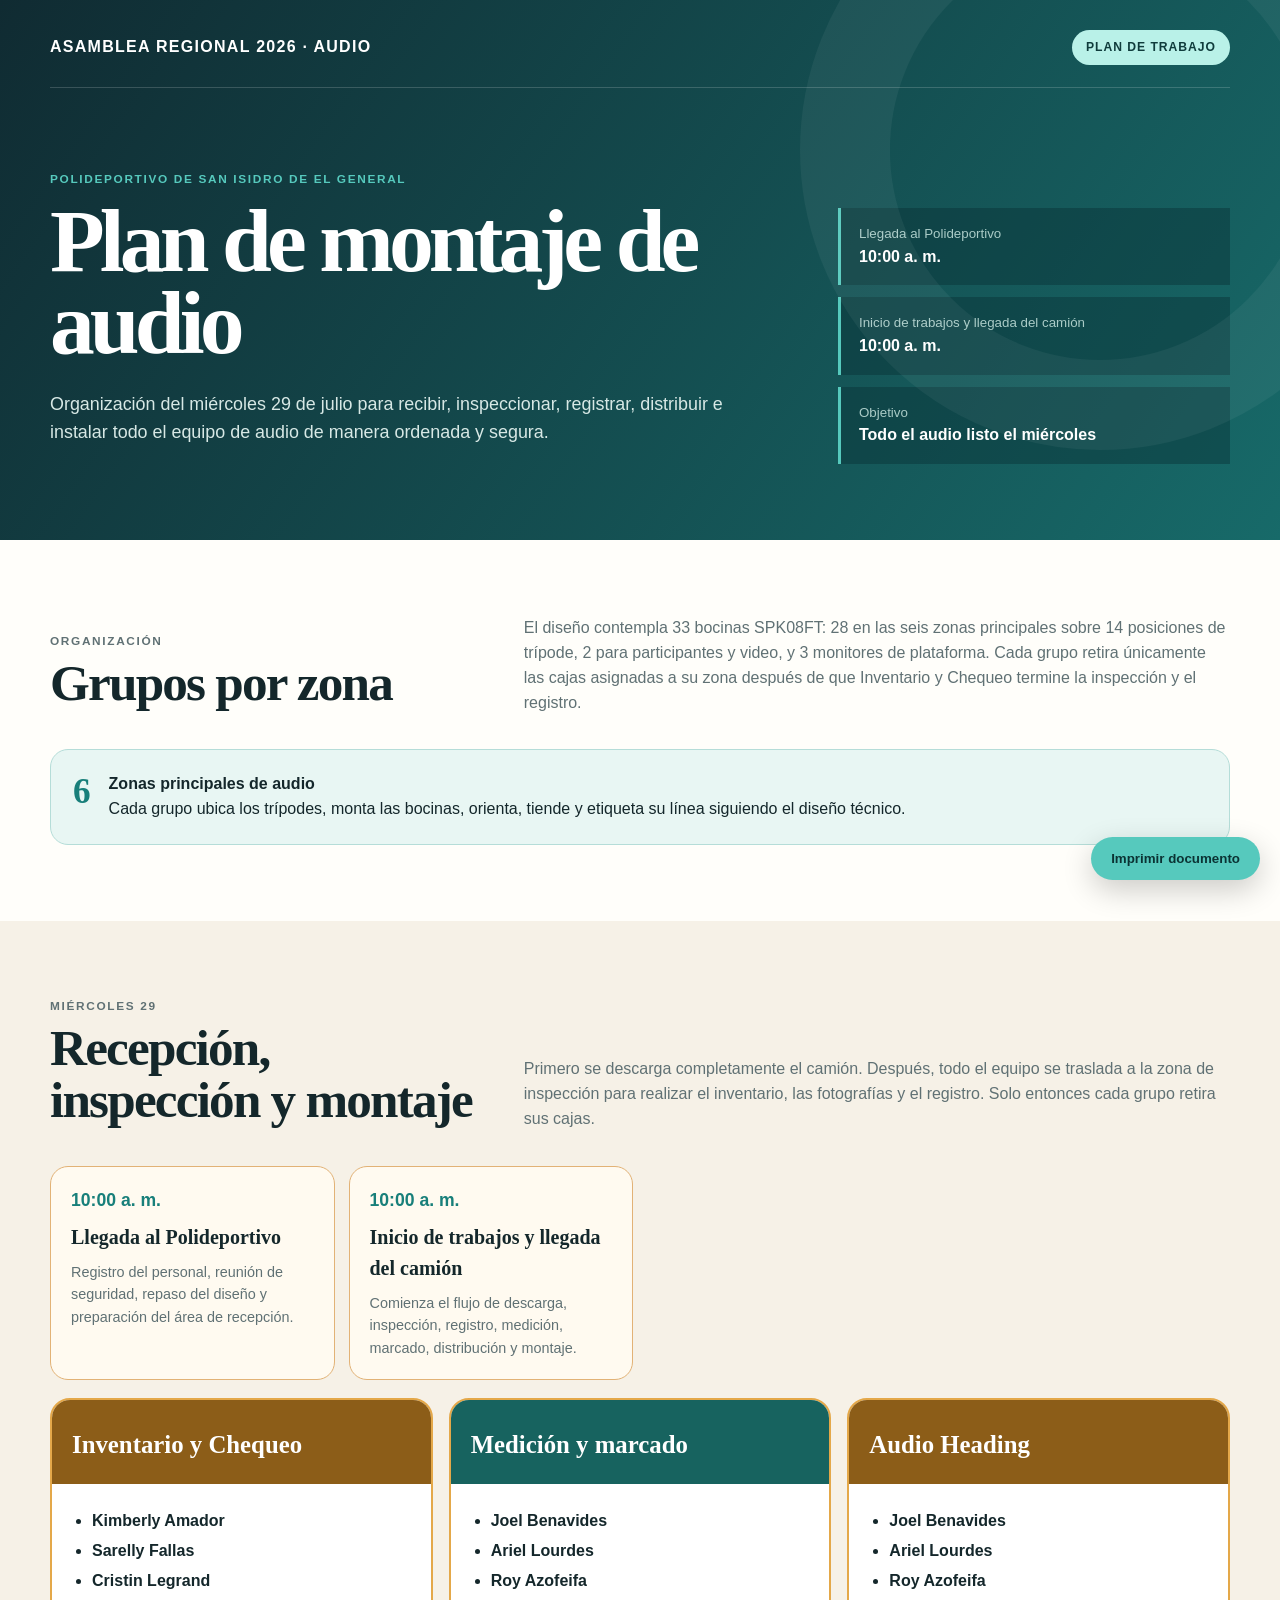
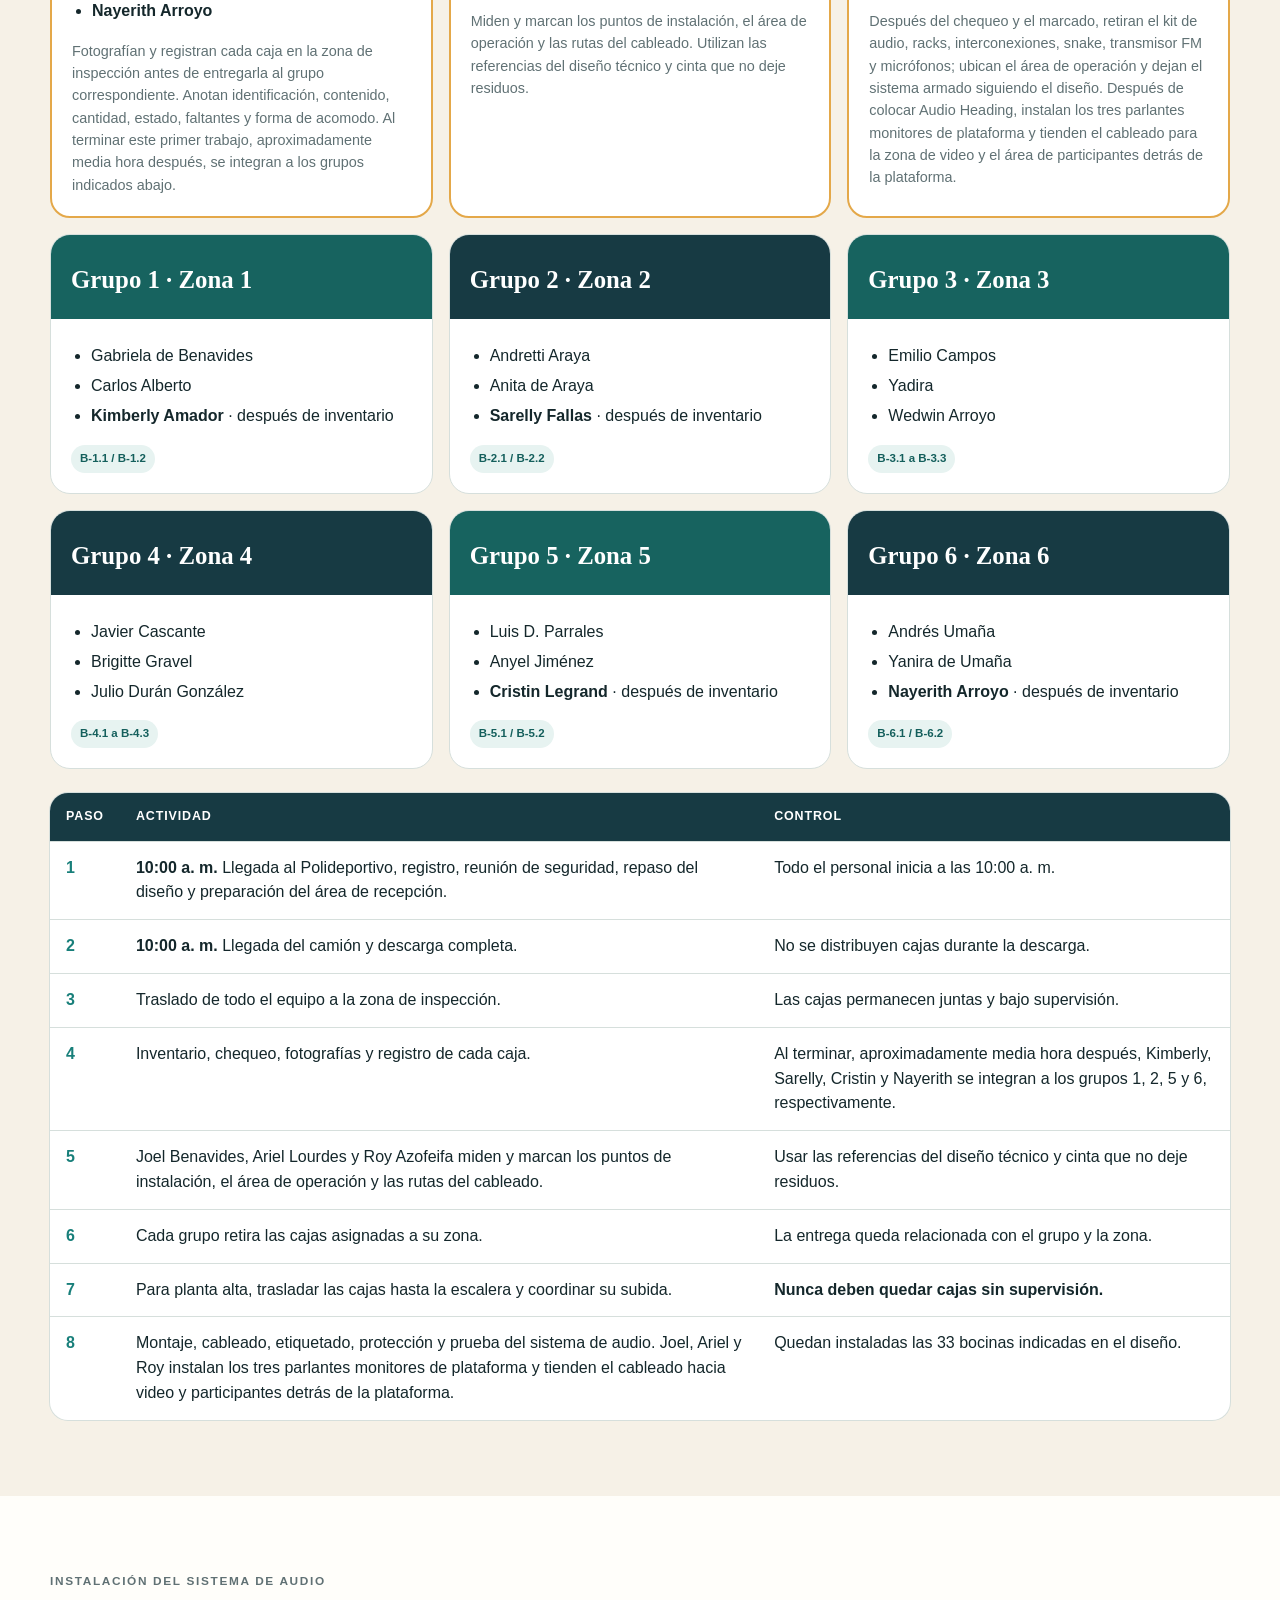
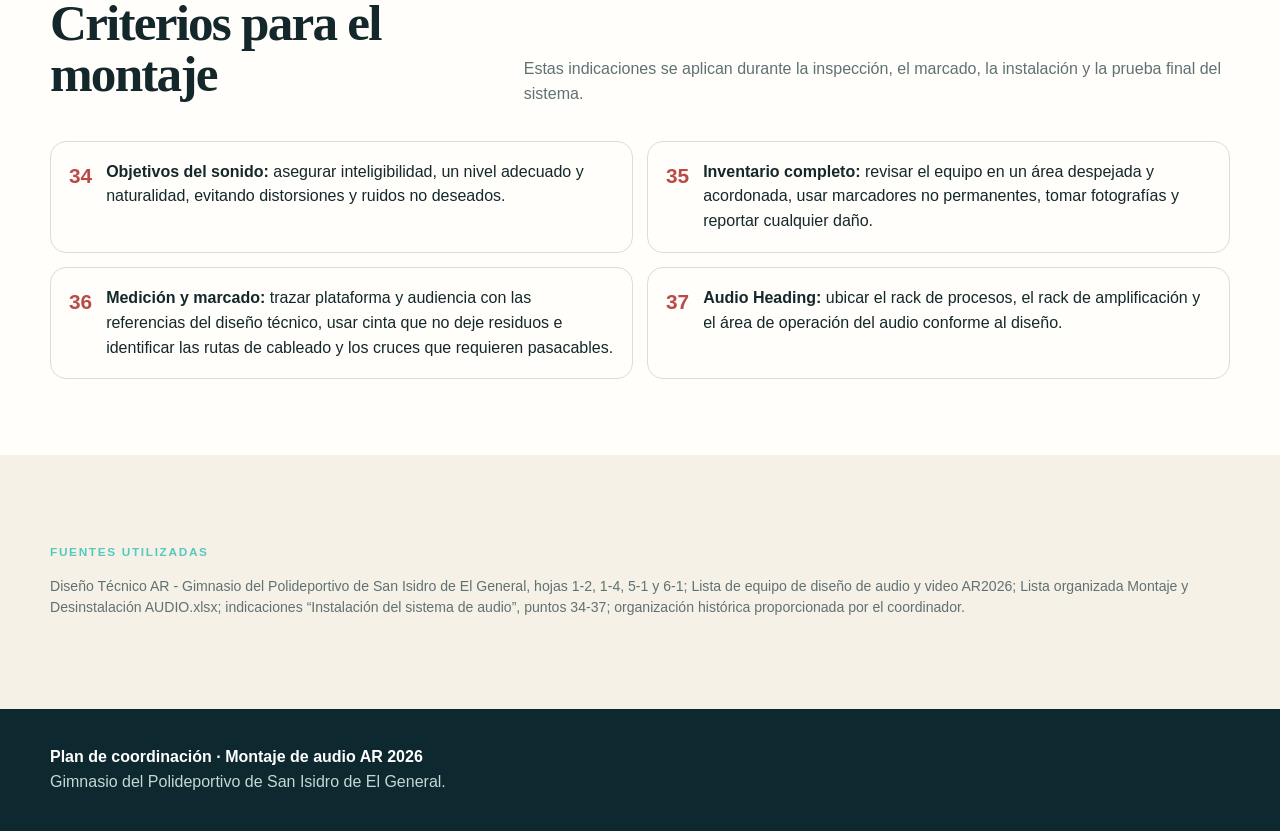
==== commit dea5b756: "Corregir total de bocinas y tareas de audio Confirma 33 bocinas instaladas: 28 en zonas, 2 para part" ====
--- a/index.html
+++ b/index.html
@@ -9,7 +9,7 @@
 <body>
   <header class="hero"><div class="shell"><div class="brand"><strong>ASAMBLEA REGIONAL 2026 · AUDIO</strong><span class="status">Plan de trabajo</span></div><div class="hero-grid"><div><p class="eyebrow">Polideportivo de San Isidro de El General</p><h1>Plan de montaje de audio</h1><p class="lead">Organización del miércoles 29 de julio para recibir, inspeccionar, registrar, distribuir e instalar todo el equipo de audio de manera ordenada y segura.</p></div><div class="hero-facts"><div><small>Llegada al Polideportivo</small><b>10:00 a. m.</b></div><div><small>Inicio de trabajos y llegada del camión</small><b>10:00 a. m.</b></div><div><small>Objetivo</small><b>Todo el audio listo el miércoles</b></div></div></div></div></header>
 
-  <section class="section"><div class="shell"><div class="section-head"><div><p class="kicker">Organización</p><h2>Grupos por zona</h2></div><p>El diseño identifica seis zonas principales con 14 posiciones de trípode y 28 bocinas SPK08FT. Cada grupo retira únicamente las cajas asignadas a su zona después de que Inventario y Chequeo termine la inspección y el registro.</p></div><div class="callout"><div class="num">6</div><p><b>Zonas principales de audio</b><br>Cada grupo ubica los trípodes, monta las bocinas, orienta, tiende y etiqueta su línea siguiendo el diseño técnico.</p></div></div></section>
+  <section class="section"><div class="shell"><div class="section-head"><div><p class="kicker">Organización</p><h2>Grupos por zona</h2></div><p>El diseño contempla 33 bocinas SPK08FT: 28 en las seis zonas principales sobre 14 posiciones de trípode, 2 para participantes y video, y 3 monitores de plataforma. Cada grupo retira únicamente las cajas asignadas a su zona después de que Inventario y Chequeo termine la inspección y el registro.</p></div><div class="callout"><div class="num">6</div><p><b>Zonas principales de audio</b><br>Cada grupo ubica los trípodes, monta las bocinas, orienta, tiende y etiqueta su línea siguiendo el diseño técnico.</p></div></div></section>
 
   <section class="section alt"><div class="shell"><div class="section-head"><div><p class="kicker">Miércoles 29</p><h2>Recepción, inspección y montaje</h2></div><p>Primero se descarga completamente el camión. Después, todo el equipo se traslada a la zona de inspección para realizar el inventario, las fotografías y el registro. Solo entonces cada grupo retira sus cajas.</p></div>
     <div class="timeline"><article class="time-card critical"><time>10:00 a. m.</time><h3>Llegada al Polideportivo</h3><p>Registro del personal, reunión de seguridad, repaso del diseño y preparación del área de recepción.</p></article><article class="time-card critical"><time>10:00 a. m.</time><h3>Inicio de trabajos y llegada del camión</h3><p>Comienza el flujo de descarga, inspección, registro, medición, marcado, distribución y montaje.</p></article></div>
@@ -17,7 +17,7 @@
     <div class="teams">
       <article class="team special"><div class="team-top"><h3>Inventario y Chequeo</h3></div><div class="team-body"><ul><li><b>Kimberly Amador</b></li><li><b>Sarelly Fallas</b></li><li><b>Cristin Legrand</b></li><li><b>Nayerith Arroyo</b></li></ul><p class="task">Fotografían y registran cada caja en la zona de inspección antes de entregarla al grupo correspondiente. Anotan identificación, contenido, cantidad, estado, faltantes y forma de acomodo. Al terminar este primer trabajo, aproximadamente media hora después, se integran a los grupos indicados abajo.</p></div></article>
       <article class="team special"><div class="team-top"><h3>Medición y marcado</h3></div><div class="team-body"><ul><li><b>Joel Benavides</b></li><li><b>Ariel Lourdes</b></li><li><b>Roy Azofeifa</b></li></ul><p class="task">Miden y marcan los puntos de instalación, el área de operación y las rutas del cableado. Utilizan las referencias del diseño técnico y cinta que no deje residuos.</p></div></article>
-      <article class="team special"><div class="team-top"><h3>Audio Heading</h3></div><div class="team-body"><ul><li><b>Joel Benavides</b></li><li><b>Ariel Lourdes</b></li><li><b>Roy Azofeifa</b></li></ul><p class="task">Después del chequeo y el marcado, retiran el kit de audio, racks, interconexiones, snake, transmisor FM y micrófonos; ubican el área de operación y dejan el sistema armado siguiendo el diseño.</p></div></article>
+      <article class="team special"><div class="team-top"><h3>Audio Heading</h3></div><div class="team-body"><ul><li><b>Joel Benavides</b></li><li><b>Ariel Lourdes</b></li><li><b>Roy Azofeifa</b></li></ul><p class="task">Después del chequeo y el marcado, retiran el kit de audio, racks, interconexiones, snake, transmisor FM y micrófonos; ubican el área de operación y dejan el sistema armado siguiendo el diseño. Después de colocar Audio Heading, instalan los tres parlantes monitores de plataforma y tienden el cableado para la zona de video y el área de participantes detrás de la plataforma.</p></div></article>
       <article class="team"><div class="team-top"><h3>Grupo 1 · Zona 1</h3></div><div class="team-body"><ul><li>Gabriela de Benavides</li><li>Carlos Alberto</li><li><b>Kimberly Amador</b> · después de inventario</li></ul><span class="tag">B-1.1 / B-1.2</span></div></article>
       <article class="team"><div class="team-top"><h3>Grupo 2 · Zona 2</h3></div><div class="team-body"><ul><li>Andretti Araya</li><li>Anita de Araya</li><li><b>Sarelly Fallas</b> · después de inventario</li></ul><span class="tag">B-2.1 / B-2.2</span></div></article>
       <article class="team"><div class="team-top"><h3>Grupo 3 · Zona 3</h3></div><div class="team-body"><ul><li>Emilio Campos</li><li>Yadira</li><li>Wedwin Arroyo</li></ul><span class="tag">B-3.1 a B-3.3</span></div></article>
@@ -26,7 +26,7 @@
       <article class="team"><div class="team-top"><h3>Grupo 6 · Zona 6</h3></div><div class="team-body"><ul><li>Andrés Umaña</li><li>Yanira de Umaña</li><li><b>Nayerith Arroyo</b> · después de inventario</li></ul><span class="tag">B-6.1 / B-6.2</span></div></article>
     </div>
     <div style="height:24px"></div>
-    <table class="schedule"><thead><tr><th>Paso</th><th>Actividad</th><th>Control</th></tr></thead><tbody><tr><td>1</td><td><b>10:00 a. m.</b> Llegada al Polideportivo, registro, reunión de seguridad, repaso del diseño y preparación del área de recepción.</td><td>Todo el personal inicia a las 10:00 a. m.</td></tr><tr><td>2</td><td><b>10:00 a. m.</b> Llegada del camión y descarga completa.</td><td>No se distribuyen cajas durante la descarga.</td></tr><tr><td>3</td><td>Traslado de todo el equipo a la zona de inspección.</td><td>Las cajas permanecen juntas y bajo supervisión.</td></tr><tr><td>4</td><td>Inventario, chequeo, fotografías y registro de cada caja.</td><td>Al terminar, aproximadamente media hora después, Kimberly, Sarelly, Cristin y Nayerith se integran a los grupos 1, 2, 5 y 6, respectivamente.</td></tr><tr><td>5</td><td>Joel Benavides, Ariel Lourdes y Roy Azofeifa miden y marcan los puntos de instalación, el área de operación y las rutas del cableado.</td><td>Usar las referencias del diseño técnico y cinta que no deje residuos.</td></tr><tr><td>6</td><td>Cada grupo retira las cajas asignadas a su zona.</td><td>La entrega queda relacionada con el grupo y la zona.</td></tr><tr><td>7</td><td>Para planta alta, trasladar las cajas hasta la escalera y coordinar su subida.</td><td><b>Nunca deben quedar cajas sin supervisión.</b></td></tr><tr><td>8</td><td>Montaje, cableado, etiquetado, protección y prueba del sistema de audio.</td><td>Todo el audio queda listo el miércoles.</td></tr></tbody></table>
+    <table class="schedule"><thead><tr><th>Paso</th><th>Actividad</th><th>Control</th></tr></thead><tbody><tr><td>1</td><td><b>10:00 a. m.</b> Llegada al Polideportivo, registro, reunión de seguridad, repaso del diseño y preparación del área de recepción.</td><td>Todo el personal inicia a las 10:00 a. m.</td></tr><tr><td>2</td><td><b>10:00 a. m.</b> Llegada del camión y descarga completa.</td><td>No se distribuyen cajas durante la descarga.</td></tr><tr><td>3</td><td>Traslado de todo el equipo a la zona de inspección.</td><td>Las cajas permanecen juntas y bajo supervisión.</td></tr><tr><td>4</td><td>Inventario, chequeo, fotografías y registro de cada caja.</td><td>Al terminar, aproximadamente media hora después, Kimberly, Sarelly, Cristin y Nayerith se integran a los grupos 1, 2, 5 y 6, respectivamente.</td></tr><tr><td>5</td><td>Joel Benavides, Ariel Lourdes y Roy Azofeifa miden y marcan los puntos de instalación, el área de operación y las rutas del cableado.</td><td>Usar las referencias del diseño técnico y cinta que no deje residuos.</td></tr><tr><td>6</td><td>Cada grupo retira las cajas asignadas a su zona.</td><td>La entrega queda relacionada con el grupo y la zona.</td></tr><tr><td>7</td><td>Para planta alta, trasladar las cajas hasta la escalera y coordinar su subida.</td><td><b>Nunca deben quedar cajas sin supervisión.</b></td></tr><tr><td>8</td><td>Montaje, cableado, etiquetado, protección y prueba del sistema de audio. Joel, Ariel y Roy instalan los tres parlantes monitores de plataforma y tienden el cableado hacia video y participantes detrás de la plataforma.</td><td>Quedan instaladas las 33 bocinas indicadas en el diseño.</td></tr></tbody></table>
   </div></section>
 
   <section class="section"><div class="shell"><div class="section-head"><div><p class="kicker">Instalación del sistema de audio</p><h2>Criterios para el montaje</h2></div><p>Estas indicaciones se aplican durante la inspección, el marcado, la instalación y la prueba final del sistema.</p></div><div class="safety"><article><b>34</b><p><strong>Objetivos del sonido:</strong> asegurar inteligibilidad, un nivel adecuado y naturalidad, evitando distorsiones y ruidos no deseados.</p></article><article><b>35</b><p><strong>Inventario completo:</strong> revisar el equipo en un área despejada y acordonada, usar marcadores no permanentes, tomar fotografías y reportar cualquier daño.</p></article><article><b>36</b><p><strong>Medición y marcado:</strong> trazar plataforma y audiencia con las referencias del diseño técnico, usar cinta que no deje residuos e identificar las rutas de cableado y los cruces que requieren pasacables.</p></article><article><b>37</b><p><strong>Audio Heading:</strong> ubicar el rack de procesos, el rack de amplificación y el área de operación del audio conforme al diseño.</p></article></div></div></section>
